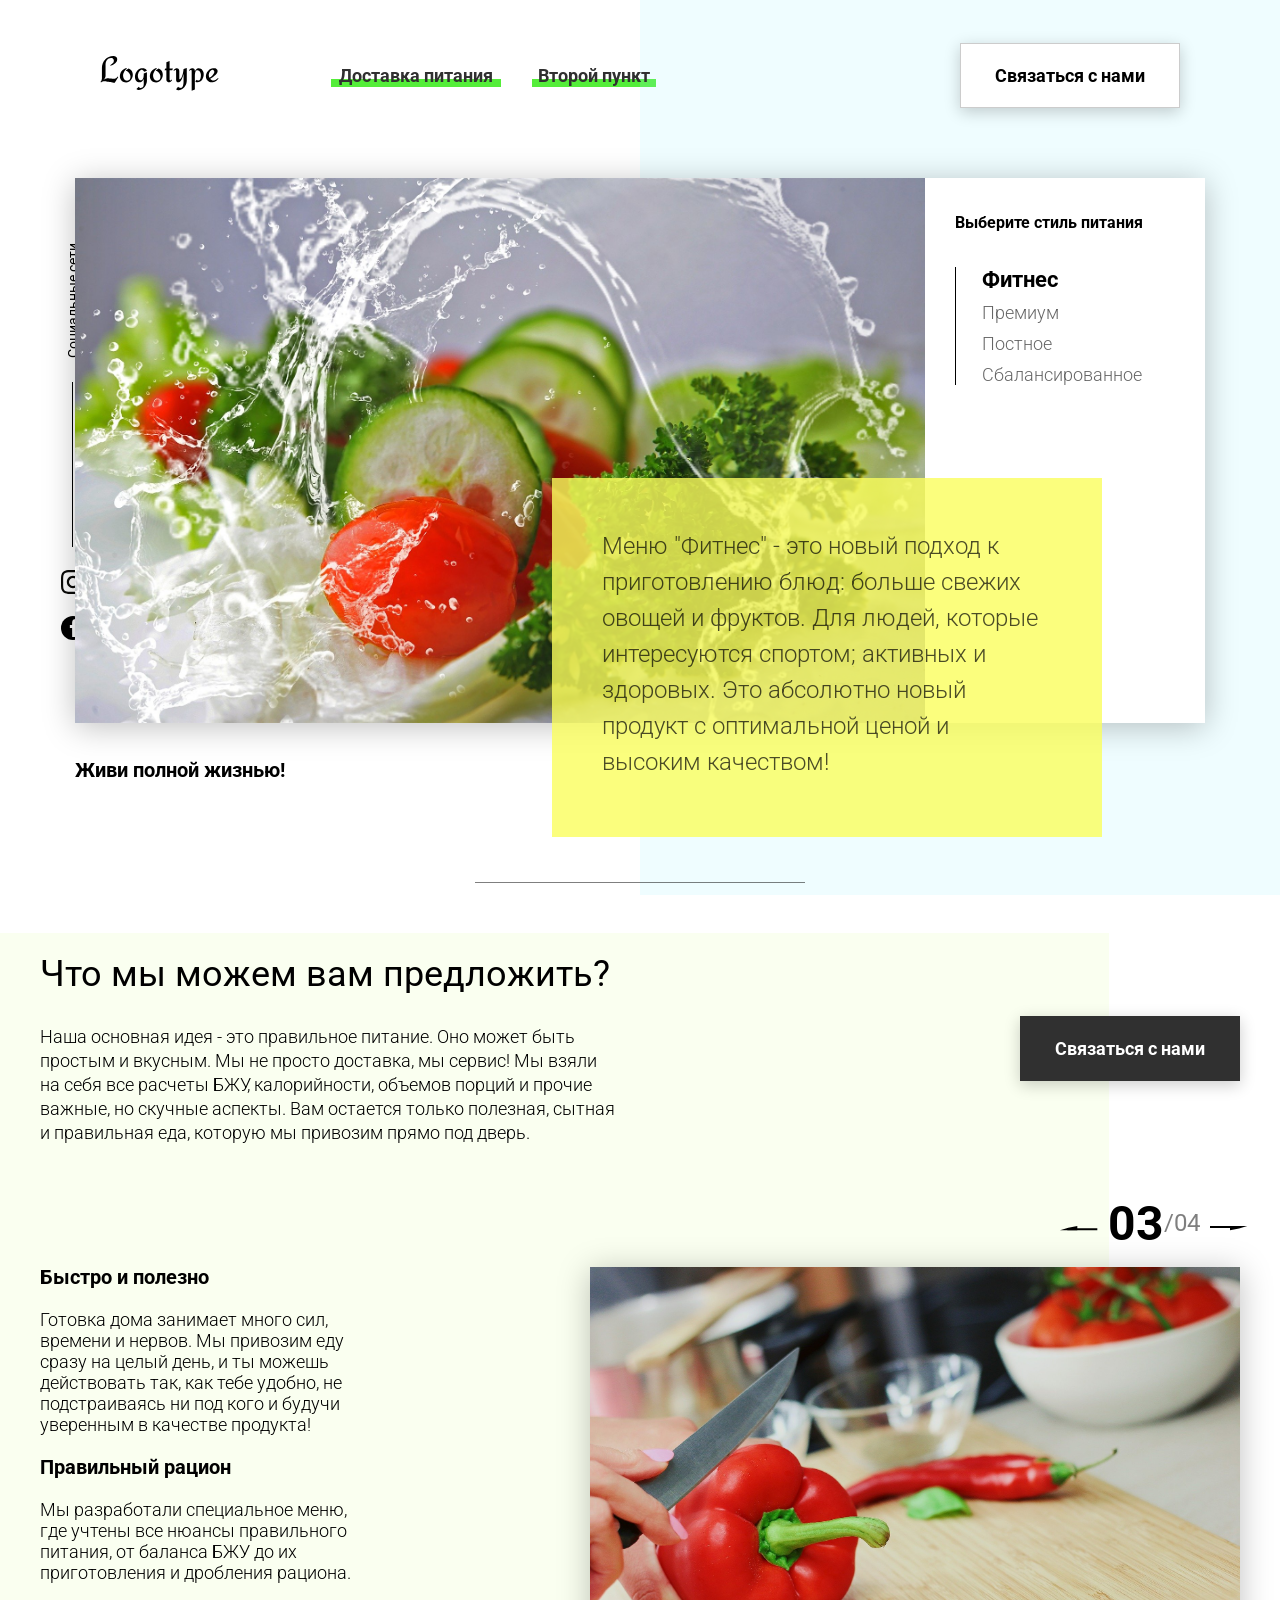
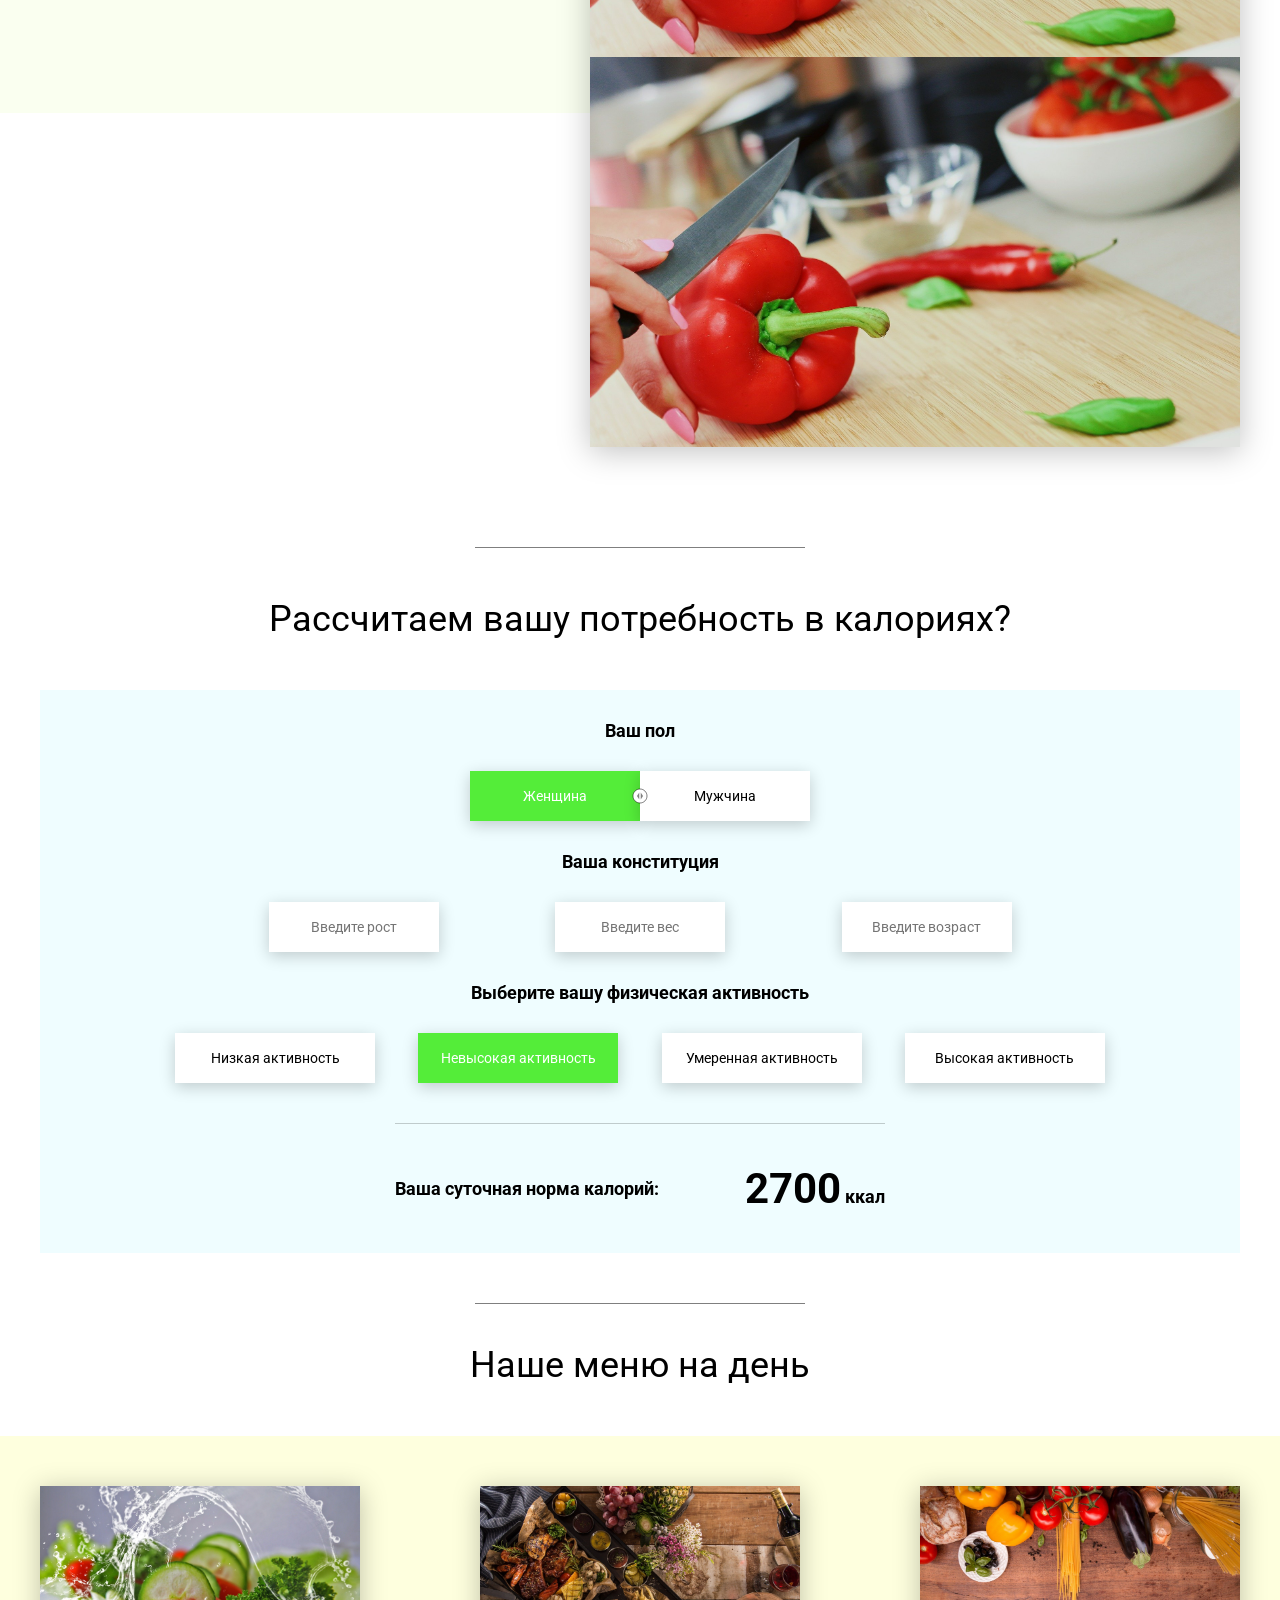
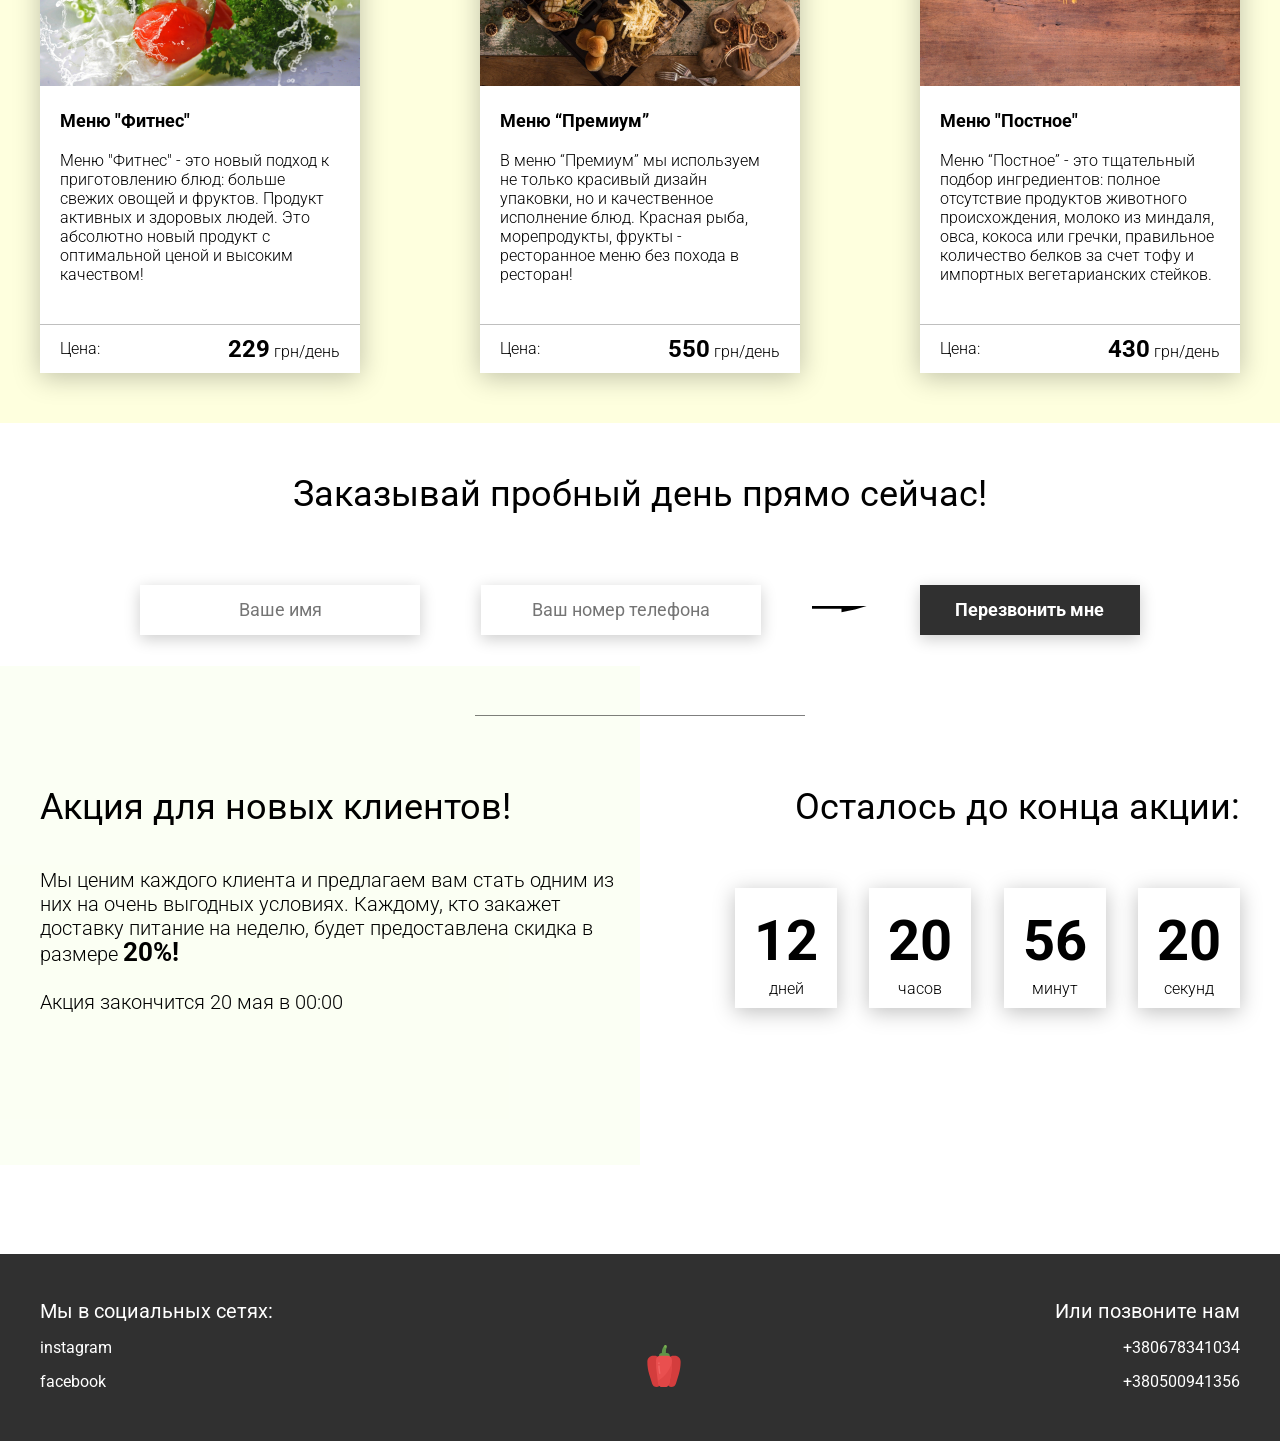
==== index.html @ 1042a73d "12.12 12.12" ====
<!DOCTYPE html>
<html lang="en">
<head>
    <meta charset="UTF-8">
    <meta name="viewport" content="width=device-width, initial-scale=1.0">
    <title>Food</title>
    <link rel="stylesheet" href="css/style.css">
</head>
<body>
    <header class="header">
        <div class="header__left-block">
            <div class="header__logo">
                <img src="icons/logo.svg" alt="Логотип">
            </div>
            <nav class="header__links">
                <a href="#" class="header__link">Доставка питания</a>
                <a href="#" class="header__link">Второй пункт</a>
            </nav>
        </div>
        <div class="header__right-block">
            <button data-modal class="btn btn_white">Связаться с нами</button>
        </div>
    </header>
    <div class="sidepanel">
        <div class="sidepanel__text"><span>Социальные сети</span></div>
        <div class="sidepanel__divider"></div>
        <a href="#" class="sidepanel__icon">
            <img src="icons/instagram.svg" alt="instagram">
        </a>
        <a href="#" class="sidepanel__icon">
            <img src="icons/facebook.svg" alt="facebook">
        </a>
    </div>

    <div class="preview">
        <div class="bgc_blue"></div>
        <div class="container">
            <div class="tabcontainer">
                <div class="tabcontent">
                    <img src="img/tabs/vegy.jpg" alt="vegy">
                    <div class="tabcontent__descr">
                        Меню "Фитнес" - это новый подход к приготовлению блюд: больше свежих овощей и фруктов. Для людей, которые интересуются спортом; активных и здоровых. Это абсолютно новый продукт с оптимальной ценой и высоким качеством!
                    </div>
                </div>
                <div class="tabcontent">
                    <img src="img/tabs/elite.jpg" alt="elite">
                    <div class="tabcontent__descr">
                        Меню “Премиум” - мы используем не только красивый дизайн упаковки, но и качественное исполнение блюд. Красная рыба, морепродукты, фрукты - ресторанное меню без похода в ресторан!                                     
                    </div>
                </div>
                <div class="tabcontent">
                    <img src="img/tabs/post.jpg" alt="post">
                    <div class="tabcontent__descr">
                        Наше специальное “Постное меню” - это тщательный подбор ингредиентов: полное отсутствие продуктов животного происхождения. Полная гармония с собой и природой в каждом элементе! Все будет Ом!                                     
                    </div>
                </div>
                <div class="tabcontent">
                    <img src="img/tabs/vegy.jpg" alt="vegy">
                    <div class="tabcontent__descr">
                        Меню "Сбалансированное" - это соответствие вашего рациона всем научным рекомендациям. Мы тщательно просчитываем вашу потребность в к/б/ж/у и создаем лучшие блюда для вас.
                    </div>
                </div>
                <div class="tabheader">
                    <h3>Выберите стиль питания</h3>
                    <div class="tabheader__items">
                        <div class="tabheader__item tabheader__item_active">Фитнес</div>
                        <div class="tabheader__item">Премиум</div>
                        <div class="tabheader__item">Постное</div>
                        <div class="tabheader__item">Сбалансированное</div>
                    </div>
                </div>
            </div>
            <div class="preview__life">Живи полной жизнью!</div>
        </div>
    </div>

    <div class="divider"></div>

    <div class="offer">
        <div class="bgc_y"></div>
        <div class="container">
            <div class="offer__text">
                <h2 class="title">Что мы можем вам предложить?</h2>
                <div class="offer__descr">
                    Наша основная идея - это правильное питание. Оно может быть простым и вкусным. Мы не просто доставка, мы сервис! Мы взяли на себя все расчеты БЖУ, калорийности, объемов порций и прочие важные, но скучные аспекты. Вам остается только полезная, сытная и правильная еда, которую мы привозим прямо под дверь.
                </div>
            </div>
            <div class="offer__action">
                <button data-modal class="btn btn_dark">Связаться с нами</button>
            </div>
        </div>
        <div class="container">
            <div class="offer__advantages">
                <h2>Быстро и полезно</h2>
                <div class="offer__advantages-text">
                    Готовка дома занимает много сил, времени и нервов. Мы привозим еду сразу на целый день, и ты можешь действовать так, как тебе удобно, не подстраиваясь ни под кого и будучи уверенным в качестве продукта!
                </div>
                <h2>Правильный рацион</h2>
                <div class="offer__advantages-text">
                    Мы разработали специальное меню, где учтены все нюансы правильного питания, от баланса БЖУ до их приготовления и дробления рациона.
                </div>
            </div>
            <div class="offer__slider">
                <div class="offer__slider-counter">
                    <div class="offer__slider-prev">
                        <img src="icons/left.svg" alt="prev">
                    </div>
                    <span id="current">03</span>
                    /
                    <span id="total">04</span>
                    <div class="offer__slider-next">
                        <img src="icons/right.svg" alt="next">
                    </div>
                </div>
                <div class="offer__slider-wrapper">
                    <div class="offer__slide">
                        <img src="img/slider/pepper.jpg" alt="pepper">
                    </div>
                    <div class="offer__slide">
                        <img src="img/slider/pepper.jpg" alt="pepper">
                    </div>
                </div>
            </div>
        </div>
    </div>

    <div class="divider"></div>

    <div class="calculating">
        <div class="container">
            <h2 class="title">Рассчитаем вашу потребность в калориях?
            </h2>
            <div class="calculating__field">
                <div class="calculating__subtitle">
                    Ваш пол
                </div>
                <div class="calculating__choose" id="gender">
                    <div id="female"  class="calculating__choose-item calculating__choose-item_active">Женщина</div>
                    <div id="male" class="calculating__choose-item">Мужчина</div>
                </div>

                <div class="calculating__subtitle">
                    Ваша конституция
                </div>
                <div class="calculating__choose calculating__choose_medium">
                    <input type="text" id="height" placeholder="Введите рост" class="calculating__choose-item">
                    <input type="text" id="weight" placeholder="Введите вес"  class="calculating__choose-item">
                    <input type="text" id="age" placeholder="Введите возраст" class="calculating__choose-item">
                </div>

                <div class="calculating__subtitle">
                    Выберите вашу физическая активность
                </div>
                <div class="calculating__choose calculating__choose_big">
                    <div data-ratio="1.2" id="low" class="calculating__choose-item">Низкая активность </div>
                    <div data-ratio="1.375" id="small"  class="calculating__choose-item calculating__choose-item_active">Невысокая активность</div>
                    <div data-ratio="1.55" id="medium" class="calculating__choose-item">Умеренная активность</div>
                    <div data-ratio="1.725" id="high" class="calculating__choose-item">Высокая активность</div>
                </div>

                <div class="calculating__divider"></div>

                <div class="calculating__total">
                    <div class="calculating__subtitle">
                        Ваша суточная норма калорий:
                    </div>
                    <div class="calculating__result">
                        <span>2700</span> ккал
                    </div>
                </div>
            </div>
        </div>
    </div>

    <div class="divider"></div>

    <div class="menu">
        <h2 class="title">Наше меню на день</h2>

        <div class="menu__field">
            <div class="container">
                <div class="menu__item">
                    <img src="img/tabs/vegy.jpg" alt="vegy">
                    <h3 class="menu__item-subtitle">Меню "Фитнес"</h3>
                    <div class="menu__item-descr">Меню "Фитнес" - это новый подход к приготовлению блюд: больше свежих овощей и фруктов. Продукт активных и здоровых людей. Это абсолютно новый продукт с оптимальной ценой и высоким качеством!</div>
                    <div class="menu__item-divider"></div>
                    <div class="menu__item-price">
                        <div class="menu__item-cost">Цена:</div>
                        <div class="menu__item-total"><span>229</span> грн/день</div>
                    </div>
                </div>
                <div class="menu__item">
                    <img src="img/tabs/elite.jpg" alt="elite">
                    <h3 class="menu__item-subtitle">Меню “Премиум”</h3>
                    <div class="menu__item-descr">В меню “Премиум” мы используем не только красивый дизайн упаковки, но и качественное исполнение блюд. Красная рыба, морепродукты, фрукты - ресторанное меню без похода в ресторан!</div>
                    <div class="menu__item-divider"></div>
                    <div class="menu__item-price">
                        <div class="menu__item-cost">Цена:</div>
                        <div class="menu__item-total"><span>550</span> грн/день</div>
                    </div>
                </div>
                <div class="menu__item">
                    <img src="img/tabs/post.jpg" alt="post">
                    <h3 class="menu__item-subtitle">Меню "Постное"</h3>
                    <div class="menu__item-descr">Меню “Постное” - это тщательный подбор ингредиентов: полное отсутствие продуктов животного происхождения, молоко из миндаля, овса, кокоса или гречки, правильное количество белков за счет тофу и импортных вегетарианских стейков. </div>
                    <div class="menu__item-divider"></div>
                    <div class="menu__item-price">
                        <div class="menu__item-cost">Цена:</div>
                        <div class="menu__item-total"><span>430</span> грн/день</div>
                    </div>
                </div>
            </div>
        </div>
    </div>

    <div class="order">
        <div class="container">
            <div class="title">Заказывай пробный день прямо сейчас!</div>
            <form action="#" class="order__form">
                <input required placeholder="Ваше имя" name="name" type="text" class="order__input">
                <input required placeholder="Ваш номер телефона" name="phone" type="phone" class="order__input">
                <img src="icons/right.svg" alt="right">
                <button class="btn btn_dark btn_min">Перезвонить мне</button>
            </form>
        </div>
    </div>

    <div class="divider"></div>

    <div class="promotion">
        <div class="bgc_y"></div>
        <div class="container">
            <div class="promotion__text">
                <div class="title">Акция для новых клиентов!</div>
                <div class="promotion__descr">
                    Мы ценим каждого клиента и предлагаем вам стать одним из них на очень выгодных условиях. 
                    Каждому, кто закажет доставку питание на неделю, будет предоставлена скидка в размере <span>20%!</span>
                    <br><br>
                    Акция закончится 20 мая в 00:00
                </div>
            </div>
            <div class="promotion__timer">
                <div class="title">Осталось до конца акции:</div>
                <div class="timer">
                    <div class="timer__block">
                        <span id="days">12</span>
                        дней
                    </div>
                    <div class="timer__block">
                        <span id="hours">20</span>
                        часов
                    </div>
                    <div class="timer__block">
                        <span id="minutes">56</span>
                        минут
                    </div>
                    <div class="timer__block">
                        <span id="seconds">20</span>
                        секунд
                    </div>
                </div>
            </div>
        </div>
    </div>

    <footer class="footer">
        <div class="container">
            <div class="social">
                <div class="subtitle">Мы в социальных сетях:</div>
                <a href="#" class="link">instagram</a>
                <a href="#" class="link">facebook</a>
            </div>
            <div class="pepper">
                <img src="icons/veg.svg" alt="pepper">
            </div>
            <div class="call">
                <div class="subtitle">Или позвоните нам</div>
                <a href="#" class="link">+380678341034</a>
                <a href="#" class="link">+380500941356</a>
            </div>
        </div>
    </footer>

    <div class="modal">
        <div class="modal__dialog">
            <div class="modal__content">
                <form action="#">
                    <div data-close class="modal__close">&times;</div>
                    <div class="modal__title">Мы свяжемся с вами как можно быстрее!</div>
                    <input required placeholder="Ваше имя" name="name" type="text" class="modal__input">
                    <input required placeholder="Ваш номер телефона" name="phone" type="phone" class="modal__input">
                    <button class="btn btn_dark btn_min">Перезвонить мне</button>
                </form>
            </div>
        </div>
    </div>
    <script src="js/script.js"></script>
</body>
</html>
---- css/style.css ----
@import url(https://fonts.googleapis.com/css?family=Roboto:300,400,700&display=swap&subset=cyrillic-ext);*{box-sizing:border-box;margin:0;padding:0;font-family:Roboto,sans-serif}a{text-decoration:none}.btn{width:220px;height:65px;display:flex;justify-content:center;align-items:center;background-color:#fff;font-size:18px;font-weight:700;border:1px solid rgba(0,0,0,.2);box-shadow:0 4px 15px rgba(0,0,0,.2);cursor:pointer;transition:.3s all;outline:0}.btn_white{background-color:#fff}.btn_dark{background-color:#303030;color:#fff;border:none}.btn_min{height:50px}.btn:hover{box-shadow:0 4px 30px rgba(0,0,0,.3)}.container{max-width:1200px;margin:0 auto}.divider{width:330px;height:1px;margin:0 auto;background-color:rgba(0,0,0,.5)}.title{font-size:36px;font-weight:400}.header{display:flex;justify-content:space-between;align-items:center;height:150px;padding:0 100px}.header__left-block{display:flex;justify-content:space-between;min-width:550px}.header__logo{max-width:170px}.header__logo img{width:100%}.header__links{display:flex;align-items:center}.header__link{position:relative;margin-right:45px;font-weight:700;font-size:18px;color:#303030}.header__link:after{content:'';position:absolute;display:block;width:110%;left:-5%;bottom:-1px;z-index:-1;height:8px;background:#54ed39}.header__link:last-child{margin-right:0}.sidepanel{position:fixed;left:60px;top:240px;height:400px;width:25px;display:flex;flex-direction:column;justify-content:space-between;align-items:center}.sidepanel__text{width:120px;height:120px;font-size:14px}.sidepanel__text span{display:flex;transform:rotate(-90deg) translateX(-50px)}.sidepanel__divider{width:1px;height:165px;background-color:#000}.sidepanel__icon{width:24px;height:24px}.sidepanel__icon img{width:100%}.preview{padding:28px 0 100px 0;position:relative}.preview__life{font-weight:700;font-size:20px;margin-left:35px;margin-top:35px}.bgc_blue{position:absolute;right:0;top:-155px;width:50vw;height:900px;background:rgba(146,242,255,.15);z-index:-1}.tabcontainer{display:flex;width:1130px;margin:0 auto;box-shadow:0 4px 30px rgba(0,0,0,.25)}.tabcontent{width:850px;position:relative}.tabcontent img{width:100%;height:100%;object-fit:cover}.tabcontent__descr{position:absolute;top:300px;right:-177px;width:550px;height:359px;background:rgba(251,254,93,.8);padding:50px;font-size:24px;font-weight:300;line-height:36px;color:rgba(0,0,0,.7)}.tabheader{width:280px;padding:35px 30px;background-color:#fff}.tabheader h3{font-weight:700;font-size:16px}.tabheader__items{margin-top:35px;padding-left:26px;border-left:1px solid #000}.tabheader__item{font-weight:700;font-size:18px;font-weight:300;margin-top:10px;color:rgba(0,0,0,.6);cursor:pointer;transition:.3s all}.tabheader__item_active{color:#000;font-size:22px;font-weight:700}.offer{padding:70px 0 100px 0;position:relative}.offer .container{display:flex;justify-content:space-between}.offer .bgc_y{position:absolute;width:1109px;height:780px;background:rgba(243,255,222,.45);z-index:-1;top:50px}.offer__text{width:580px}.offer__descr{font-size:18px;margin-top:30px;font-weight:300;line-height:24px}.offer__action{display:flex;align-items:center;justify-content:flex-end}.offer__advantages{width:330px;margin-top:50px}.offer__advantages h2{font-weight:700;font-size:20px;margin-top:20px}.offer__advantages h2:first-child{margin-top:70px}.offer__advantages-text{margin-top:20px;font-size:18px;font-weight:300;line-height:21px}.offer__slider{width:650px;margin-top:50px;display:flex;flex-direction:column;align-items:flex-end}.offer__slider-counter{display:flex;width:180px;align-items:center;font-size:24px;color:rgba(0,0,0,.5)}.offer__slider-wrapper{width:100%;margin-top:15px;box-shadow:0 4px 30px rgba(0,0,0,.25)}.offer__slider-prev{margin-right:10px;cursor:pointer}.offer__slider-next{margin-left:10px;cursor:pointer}.offer__slider #current{font-size:48px;font-weight:700;color:#000}.offer__slide{width:100%;height:390px}.offer__slide img{width:100%;height:100%;object-fit:cover}.calculating{padding:50px 0}.calculating .title{text-align:center}.calculating__field{width:100%;margin-top:50px;background:rgba(146,242,255,.15);padding:30px 0 40px 0}.calculating__subtitle{text-align:center;font-size:18px;font-weight:700;margin-top:30px}.calculating__subtitle:first-child{margin-top:0}.calculating #gender:after{content:'';position:absolute;top:50%;transform:translateY(-50%);display:block;width:16px;height:16px;background:url(../icons/switch.svg) center center/cover no-repeat}.calculating__choose{position:relative;display:flex;margin-top:30px;justify-content:center}.calculating__choose-item{display:flex;align-items:center;justify-content:center;width:170px;height:50px;padding:0 10px;background:#fff;box-shadow:0 4px 15px rgba(0,0,0,.2);border:none;text-align:center;font-size:14px;cursor:pointer;outline:0;transition:.3s all}.calculating__choose-item_active{color:#fff;background-color:#54ed39}.calculating__choose_medium{width:743px;justify-content:space-between;margin:30px auto 0 auto}.calculating__choose_big{width:930px;justify-content:space-between;margin:30px auto 0 auto}.calculating__choose_big .calculating__choose-item{width:200px}.calculating__divider{width:490px;height:1px;margin:40px auto;background-color:rgba(0,0,0,.2)}.calculating__total{width:490px;margin:0 auto;display:flex;justify-content:space-between;align-items:center}.calculating__result{font-size:18px;font-weight:700}.calculating__result span{font-size:42px}.menu{padding:40px 0 50px 0}.menu .container{display:flex;justify-content:space-between;align-items:flex-start}.menu .title{text-align:center}.menu__field{margin-top:50px;padding:50px 0;width:100%;background:rgba(249,254,126,.25)}.menu__item{width:320px;min-height:450px;background:#fff;box-shadow:0 4px 25px rgba(0,0,0,.25);font-size:16px;font-weight:300}.menu__item img{width:100%;height:200px;object-fit:cover}.menu__item-subtitle{font-weight:700;font-size:18px;padding:0 20px;margin-top:20px}.menu__item-descr{margin-top:20px;padding:0 20px}.menu__item-divider{width:100%;height:1px;background-color:rgba(0,0,0,.25);margin-top:40px}.menu__item-price{display:flex;justify-content:space-between;align-items:center;padding:10px 20px}.menu__item-price span{font-size:24px;font-weight:700}.order{padding-bottom:80px}.order .title{text-align:center}.order__form{margin-top:70px;padding:0 100px;display:flex;justify-content:space-between;align-items:center}.order__form img{transform:scale(1.5)}.order__input{width:280px;height:50px;background:#fff;box-shadow:0 4px 15px rgba(0,0,0,.2);border:none;font-size:18px;text-align:center;padding:0 20px;outline:0}.promotion{padding:70px 0 240px 0;position:relative}.promotion .container{display:flex}.promotion .bgc_y{position:absolute;width:50%;height:499px;background:rgba(243,255,222,.35);z-index:-1;top:-50px;left:0}.promotion__text{width:50%}.promotion__descr{margin-top:40px;font-size:20px;line-height:24px;font-weight:300}.promotion__descr span{font-weight:700;font-size:26px}.promotion__timer{width:50%}.promotion__timer .title{text-align:right}.promotion__timer .timer{margin-top:60px;padding-left:95px;display:flex;justify-content:space-between;align-items:center}.promotion__timer .timer__block{width:102px;height:120px;background:#fff;box-shadow:0 4px 20px rgba(0,0,0,.25);font-size:16px;font-weight:300;text-align:center}.promotion__timer .timer__block span{display:block;margin-top:20px;margin-bottom:5px;font-size:56px;font-weight:700}.footer{min-height:180px;background-color:#303030;padding:45px 0 50px 0;color:#fff}.footer .container{height:100%;display:flex;justify-content:space-between;align-items:flex-end}.footer .subtitle{font-size:20px}.footer .link{display:block;margin-top:15px;font-size:16px;color:#fff}.footer .call{text-align:right}.modal{position:fixed;top:0;left:0;z-index:1050;display:none;width:100%;height:100%;overflow:hidden;background-color:rgba(0,0,0,.5)}.modal__dialog{max-width:500px;margin:40px auto}.modal__content{position:relative;width:100%;padding:40px;background-color:#fff;border:1px solid rgba(0,0,0,.2);border-radius:4px;max-height:80vh;overflow-y:auto}.modal__close{position:absolute;top:8px;right:14px;font-size:30px;color:#000;opacity:.5;font-weight:700;border:none;background-color:transparent;cursor:pointer}.modal__title{text-align:center;font-size:22px;text-transform:uppercase}.modal__input{display:block;margin:20px auto 20px auto;width:280px;height:50px;background:#fff;box-shadow:0 4px 15px rgba(0,0,0,.2);border:none;font-size:18px;text-align:center;padding:0 20px;outline:0}.modal .btn{display:block;width:280px;margin:0 auto}
.show{
    display: block;
}
.hide{
    display:none;
}
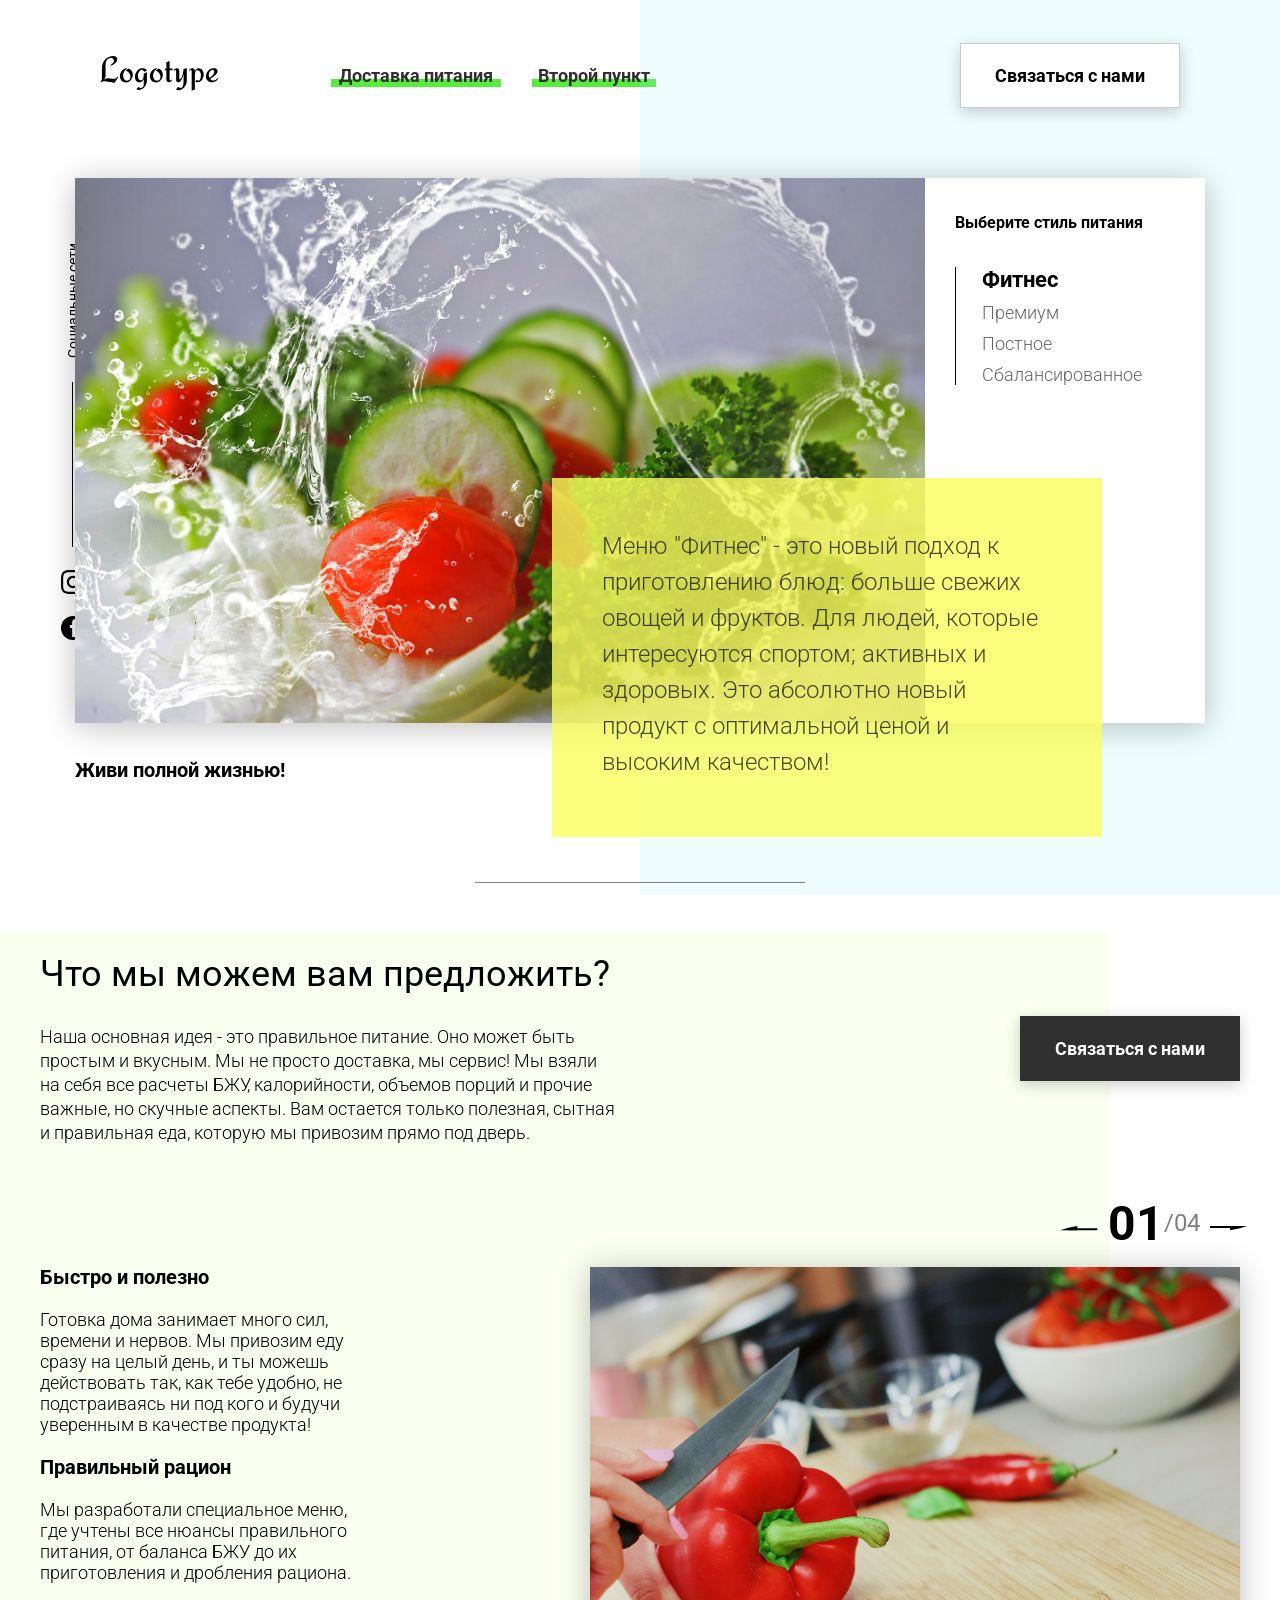
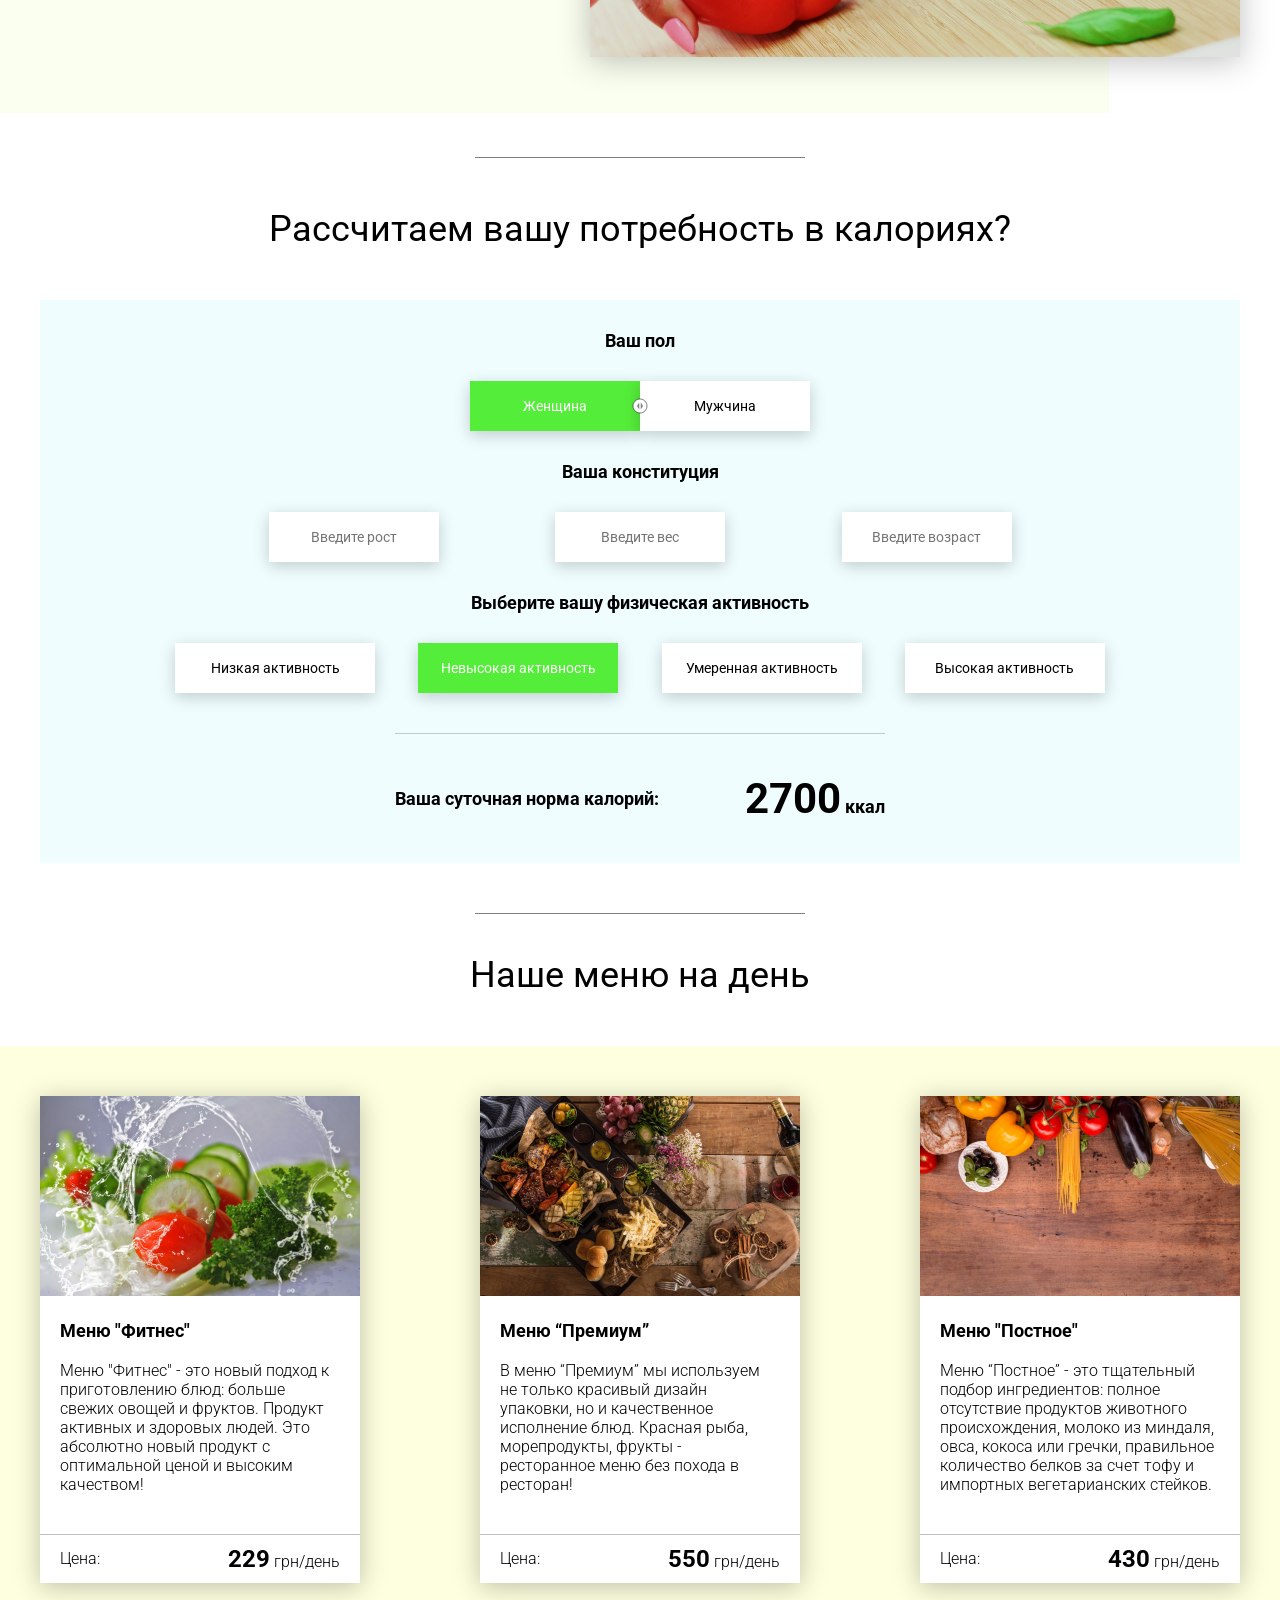
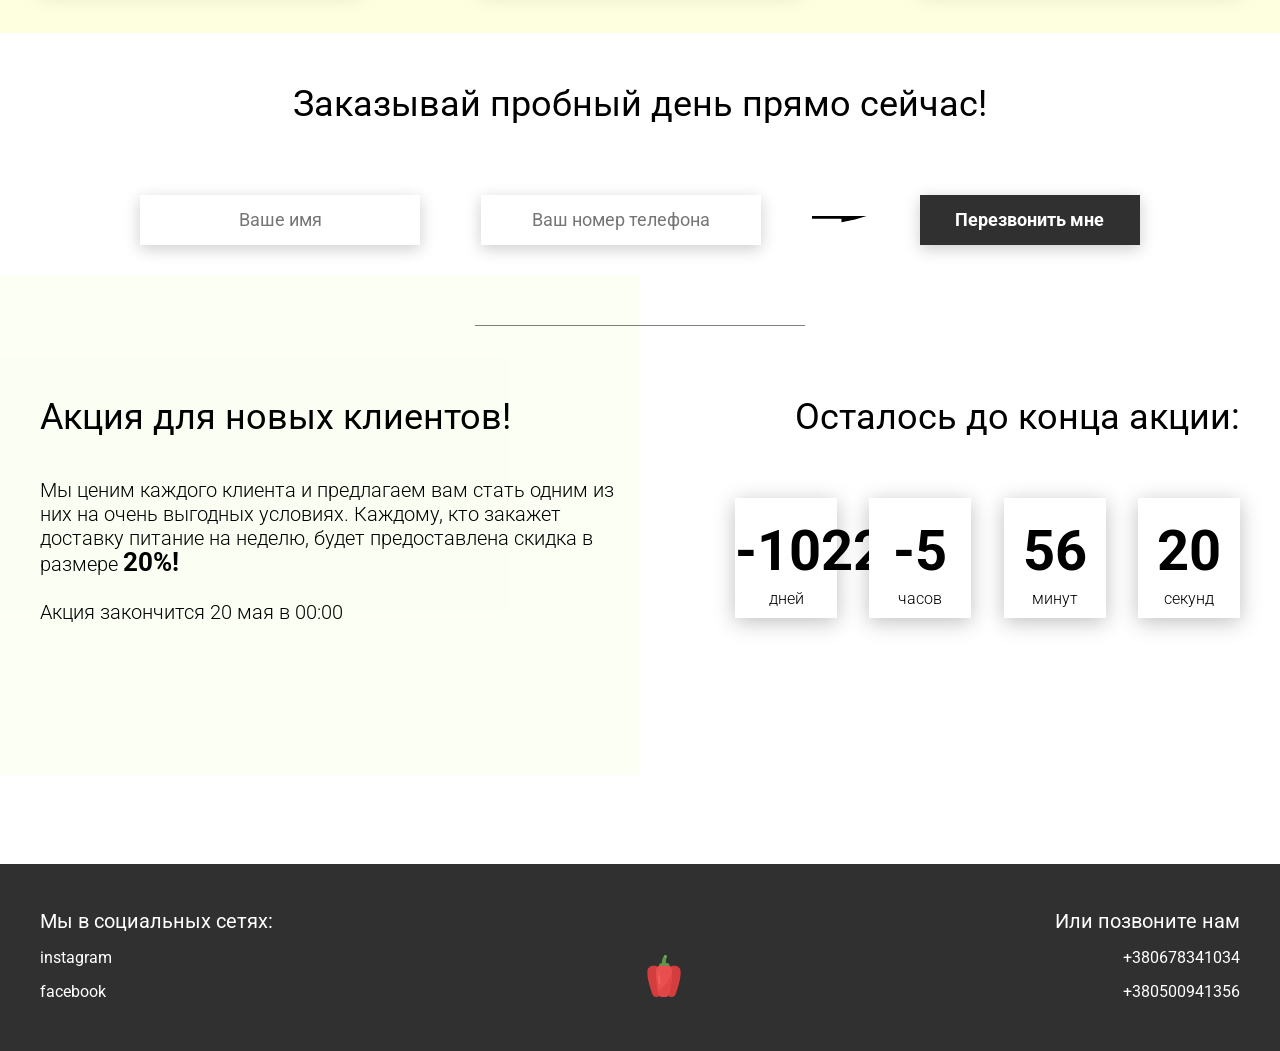
==== commit ce54985a: "фикс по скнинам фикс по скнинам" ====
--- a/index.html
+++ b/index.html
@@ -112,12 +112,18 @@
                         <img src="icons/right.svg" alt="next">
                     </div>
                 </div>
-                <div class="offer__slider-wrapper">
+                 <div class="offer__slider-wrapper">
                     <div class="offer__slide">
-                        <img src="img/slider/pepper.jpg" alt="pepper">
+                        <img src="img/slider/pepper.jpg" alt="расроложение прочитай">
                     </div>
                     <div class="offer__slide">
-                        <img src="img/slider/pepper.jpg" alt="pepper">
+                        <img src="img/slider/food-12.jpg" alt="расроложение прочитай">
+                    </div>
+                    <div class="offer__slide">
+                        <img src="img/slider/olive-oil.jpg" alt="расроложение прочитай">
+                    </div>
+                    <div class="offer__slide">
+                        <img src="img/slider/paprika.jpg" alt="расроложение прочитай">
                     </div>
                 </div>
             </div>
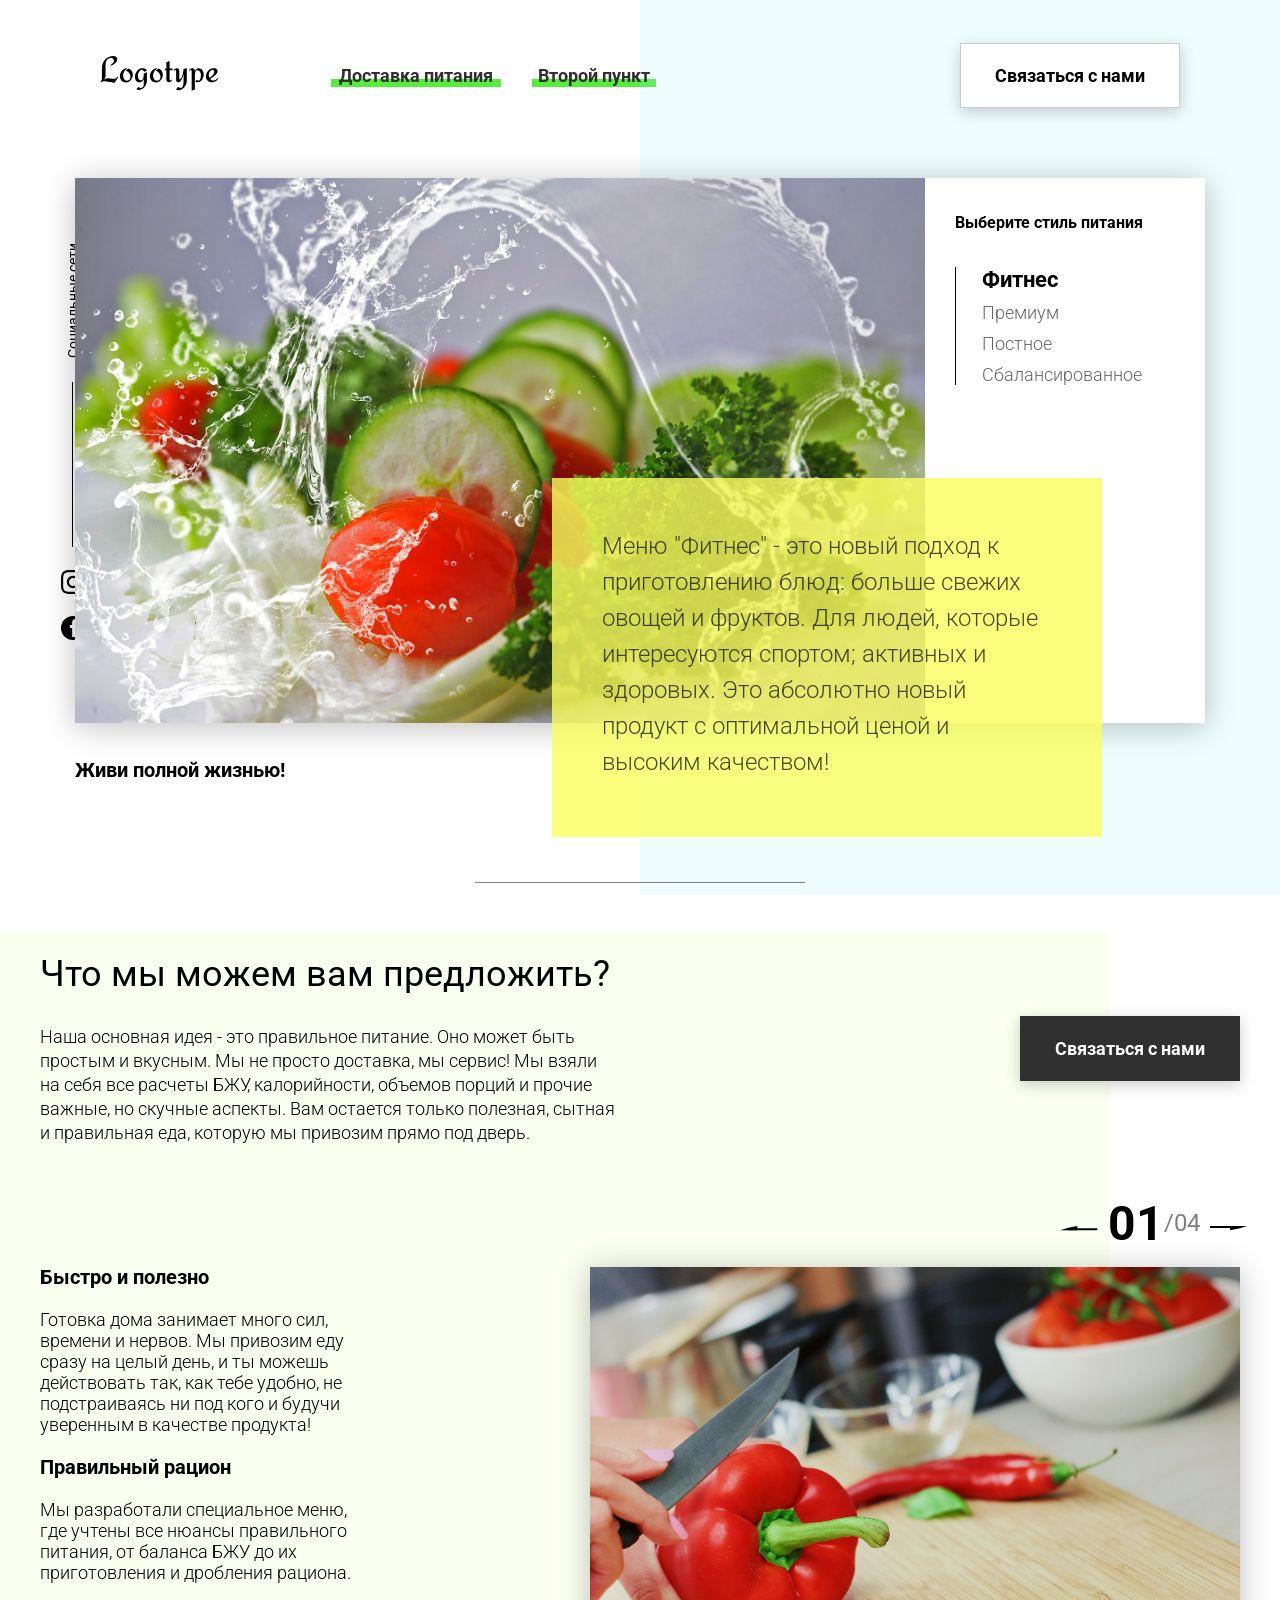
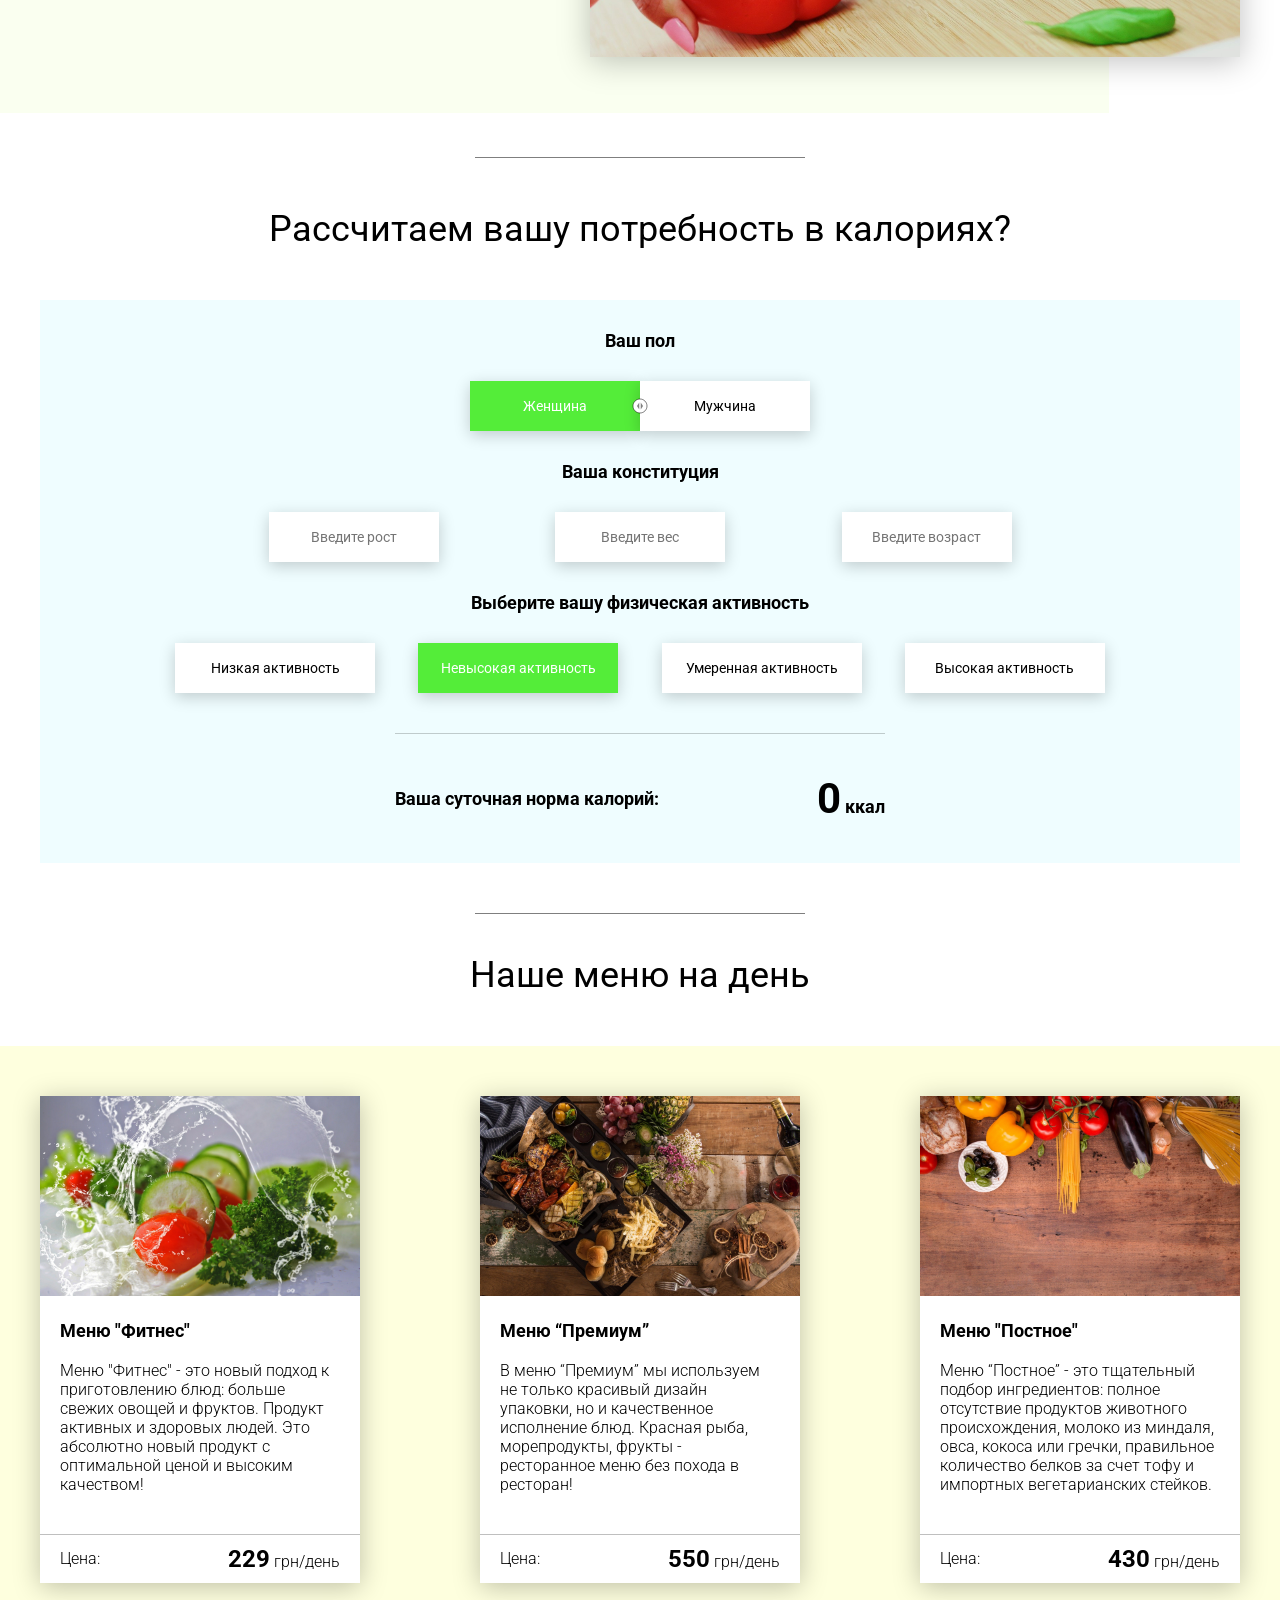
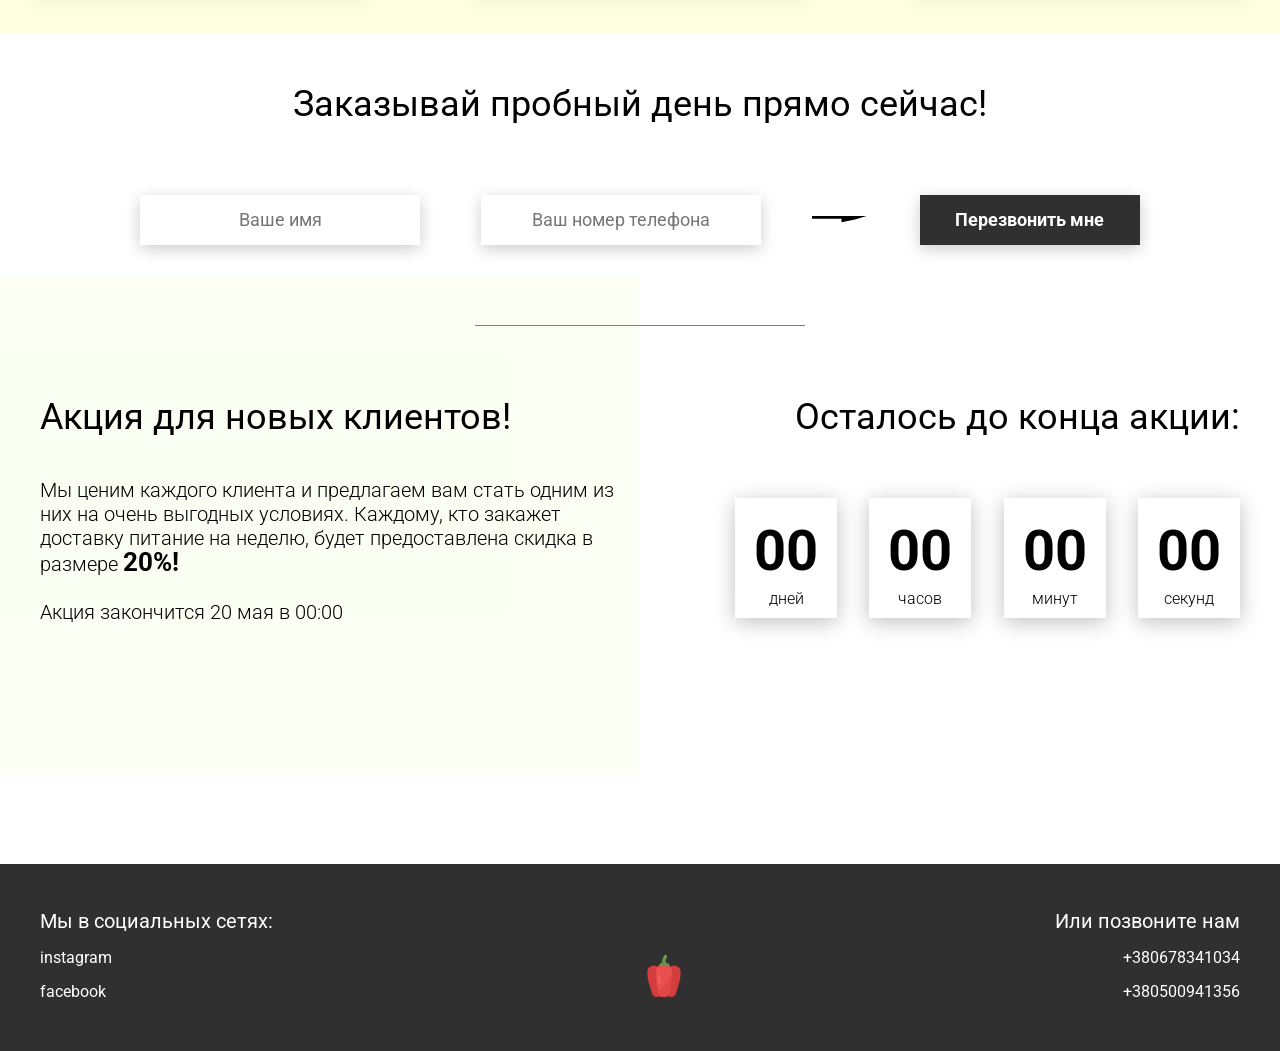
==== commit 55336e8f: "не знаю не играл ааааааааааааааааааааааа" ====
--- a/index.html
+++ b/index.html
@@ -112,18 +112,18 @@
                         <img src="icons/right.svg" alt="next">
                     </div>
                 </div>
-                 <div class="offer__slider-wrapper">
+                <div class="offer__slider-wrapper">
                     <div class="offer__slide">
-                        <img src="img/slider/pepper.jpg" alt="расроложение прочитай">
+                        <img src="img/slider/pepper.jpg" alt="pepper">
                     </div>
                     <div class="offer__slide">
-                        <img src="img/slider/food-12.jpg" alt="расроложение прочитай">
+                        <img src="img/slider/food-12.jpg" alt="food-12">
                     </div>
                     <div class="offer__slide">
-                        <img src="img/slider/olive-oil.jpg" alt="расроложение прочитай">
+                        <img src="img/slider/olive-oil.jpg" alt="olive-oil">
                     </div>
                     <div class="offer__slide">
-                        <img src="img/slider/paprika.jpg" alt="расроложение прочитай">
+                        <img src="img/slider/paprika.jpg" alt="paprika">
                     </div>
                 </div>
             </div>
--- a/css/style.css
+++ b/css/style.css
@@ -1,7 +1,7 @@
-@import url(https://fonts.googleapis.com/css?family=Roboto:300,400,700&display=swap&subset=cyrillic-ext);*{box-sizing:border-box;margin:0;padding:0;font-family:Roboto,sans-serif}a{text-decoration:none}.btn{width:220px;height:65px;display:flex;justify-content:center;align-items:center;background-color:#fff;font-size:18px;font-weight:700;border:1px solid rgba(0,0,0,.2);box-shadow:0 4px 15px rgba(0,0,0,.2);cursor:pointer;transition:.3s all;outline:0}.btn_white{background-color:#fff}.btn_dark{background-color:#303030;color:#fff;border:none}.btn_min{height:50px}.btn:hover{box-shadow:0 4px 30px rgba(0,0,0,.3)}.container{max-width:1200px;margin:0 auto}.divider{width:330px;height:1px;margin:0 auto;background-color:rgba(0,0,0,.5)}.title{font-size:36px;font-weight:400}.header{display:flex;justify-content:space-between;align-items:center;height:150px;padding:0 100px}.header__left-block{display:flex;justify-content:space-between;min-width:550px}.header__logo{max-width:170px}.header__logo img{width:100%}.header__links{display:flex;align-items:center}.header__link{position:relative;margin-right:45px;font-weight:700;font-size:18px;color:#303030}.header__link:after{content:'';position:absolute;display:block;width:110%;left:-5%;bottom:-1px;z-index:-1;height:8px;background:#54ed39}.header__link:last-child{margin-right:0}.sidepanel{position:fixed;left:60px;top:240px;height:400px;width:25px;display:flex;flex-direction:column;justify-content:space-between;align-items:center}.sidepanel__text{width:120px;height:120px;font-size:14px}.sidepanel__text span{display:flex;transform:rotate(-90deg) translateX(-50px)}.sidepanel__divider{width:1px;height:165px;background-color:#000}.sidepanel__icon{width:24px;height:24px}.sidepanel__icon img{width:100%}.preview{padding:28px 0 100px 0;position:relative}.preview__life{font-weight:700;font-size:20px;margin-left:35px;margin-top:35px}.bgc_blue{position:absolute;right:0;top:-155px;width:50vw;height:900px;background:rgba(146,242,255,.15);z-index:-1}.tabcontainer{display:flex;width:1130px;margin:0 auto;box-shadow:0 4px 30px rgba(0,0,0,.25)}.tabcontent{width:850px;position:relative}.tabcontent img{width:100%;height:100%;object-fit:cover}.tabcontent__descr{position:absolute;top:300px;right:-177px;width:550px;height:359px;background:rgba(251,254,93,.8);padding:50px;font-size:24px;font-weight:300;line-height:36px;color:rgba(0,0,0,.7)}.tabheader{width:280px;padding:35px 30px;background-color:#fff}.tabheader h3{font-weight:700;font-size:16px}.tabheader__items{margin-top:35px;padding-left:26px;border-left:1px solid #000}.tabheader__item{font-weight:700;font-size:18px;font-weight:300;margin-top:10px;color:rgba(0,0,0,.6);cursor:pointer;transition:.3s all}.tabheader__item_active{color:#000;font-size:22px;font-weight:700}.offer{padding:70px 0 100px 0;position:relative}.offer .container{display:flex;justify-content:space-between}.offer .bgc_y{position:absolute;width:1109px;height:780px;background:rgba(243,255,222,.45);z-index:-1;top:50px}.offer__text{width:580px}.offer__descr{font-size:18px;margin-top:30px;font-weight:300;line-height:24px}.offer__action{display:flex;align-items:center;justify-content:flex-end}.offer__advantages{width:330px;margin-top:50px}.offer__advantages h2{font-weight:700;font-size:20px;margin-top:20px}.offer__advantages h2:first-child{margin-top:70px}.offer__advantages-text{margin-top:20px;font-size:18px;font-weight:300;line-height:21px}.offer__slider{width:650px;margin-top:50px;display:flex;flex-direction:column;align-items:flex-end}.offer__slider-counter{display:flex;width:180px;align-items:center;font-size:24px;color:rgba(0,0,0,.5)}.offer__slider-wrapper{width:100%;margin-top:15px;box-shadow:0 4px 30px rgba(0,0,0,.25)}.offer__slider-prev{margin-right:10px;cursor:pointer}.offer__slider-next{margin-left:10px;cursor:pointer}.offer__slider #current{font-size:48px;font-weight:700;color:#000}.offer__slide{width:100%;height:390px}.offer__slide img{width:100%;height:100%;object-fit:cover}.calculating{padding:50px 0}.calculating .title{text-align:center}.calculating__field{width:100%;margin-top:50px;background:rgba(146,242,255,.15);padding:30px 0 40px 0}.calculating__subtitle{text-align:center;font-size:18px;font-weight:700;margin-top:30px}.calculating__subtitle:first-child{margin-top:0}.calculating #gender:after{content:'';position:absolute;top:50%;transform:translateY(-50%);display:block;width:16px;height:16px;background:url(../icons/switch.svg) center center/cover no-repeat}.calculating__choose{position:relative;display:flex;margin-top:30px;justify-content:center}.calculating__choose-item{display:flex;align-items:center;justify-content:center;width:170px;height:50px;padding:0 10px;background:#fff;box-shadow:0 4px 15px rgba(0,0,0,.2);border:none;text-align:center;font-size:14px;cursor:pointer;outline:0;transition:.3s all}.calculating__choose-item_active{color:#fff;background-color:#54ed39}.calculating__choose_medium{width:743px;justify-content:space-between;margin:30px auto 0 auto}.calculating__choose_big{width:930px;justify-content:space-between;margin:30px auto 0 auto}.calculating__choose_big .calculating__choose-item{width:200px}.calculating__divider{width:490px;height:1px;margin:40px auto;background-color:rgba(0,0,0,.2)}.calculating__total{width:490px;margin:0 auto;display:flex;justify-content:space-between;align-items:center}.calculating__result{font-size:18px;font-weight:700}.calculating__result span{font-size:42px}.menu{padding:40px 0 50px 0}.menu .container{display:flex;justify-content:space-between;align-items:flex-start}.menu .title{text-align:center}.menu__field{margin-top:50px;padding:50px 0;width:100%;background:rgba(249,254,126,.25)}.menu__item{width:320px;min-height:450px;background:#fff;box-shadow:0 4px 25px rgba(0,0,0,.25);font-size:16px;font-weight:300}.menu__item img{width:100%;height:200px;object-fit:cover}.menu__item-subtitle{font-weight:700;font-size:18px;padding:0 20px;margin-top:20px}.menu__item-descr{margin-top:20px;padding:0 20px}.menu__item-divider{width:100%;height:1px;background-color:rgba(0,0,0,.25);margin-top:40px}.menu__item-price{display:flex;justify-content:space-between;align-items:center;padding:10px 20px}.menu__item-price span{font-size:24px;font-weight:700}.order{padding-bottom:80px}.order .title{text-align:center}.order__form{margin-top:70px;padding:0 100px;display:flex;justify-content:space-between;align-items:center}.order__form img{transform:scale(1.5)}.order__input{width:280px;height:50px;background:#fff;box-shadow:0 4px 15px rgba(0,0,0,.2);border:none;font-size:18px;text-align:center;padding:0 20px;outline:0}.promotion{padding:70px 0 240px 0;position:relative}.promotion .container{display:flex}.promotion .bgc_y{position:absolute;width:50%;height:499px;background:rgba(243,255,222,.35);z-index:-1;top:-50px;left:0}.promotion__text{width:50%}.promotion__descr{margin-top:40px;font-size:20px;line-height:24px;font-weight:300}.promotion__descr span{font-weight:700;font-size:26px}.promotion__timer{width:50%}.promotion__timer .title{text-align:right}.promotion__timer .timer{margin-top:60px;padding-left:95px;display:flex;justify-content:space-between;align-items:center}.promotion__timer .timer__block{width:102px;height:120px;background:#fff;box-shadow:0 4px 20px rgba(0,0,0,.25);font-size:16px;font-weight:300;text-align:center}.promotion__timer .timer__block span{display:block;margin-top:20px;margin-bottom:5px;font-size:56px;font-weight:700}.footer{min-height:180px;background-color:#303030;padding:45px 0 50px 0;color:#fff}.footer .container{height:100%;display:flex;justify-content:space-between;align-items:flex-end}.footer .subtitle{font-size:20px}.footer .link{display:block;margin-top:15px;font-size:16px;color:#fff}.footer .call{text-align:right}.modal{position:fixed;top:0;left:0;z-index:1050;display:none;width:100%;height:100%;overflow:hidden;background-color:rgba(0,0,0,.5)}.modal__dialog{max-width:500px;margin:40px auto}.modal__content{position:relative;width:100%;padding:40px;background-color:#fff;border:1px solid rgba(0,0,0,.2);border-radius:4px;max-height:80vh;overflow-y:auto}.modal__close{position:absolute;top:8px;right:14px;font-size:30px;color:#000;opacity:.5;font-weight:700;border:none;background-color:transparent;cursor:pointer}.modal__title{text-align:center;font-size:22px;text-transform:uppercase}.modal__input{display:block;margin:20px auto 20px auto;width:280px;height:50px;background:#fff;box-shadow:0 4px 15px rgba(0,0,0,.2);border:none;font-size:18px;text-align:center;padding:0 20px;outline:0}.modal .btn{display:block;width:280px;margin:0 auto}
-.show{
-    display: block;
-}
-.hide{
-    display:none;
+@import url(https://fonts.googleapis.com/css?family=Roboto:300,400,700&display=swap&subset=cyrillic-ext);*{box-sizing:border-box;margin:0;padding:0;font-family:Roboto,sans-serif}a{text-decoration:none}.btn{width:220px;height:65px;display:flex;justify-content:center;align-items:center;background-color:#fff;font-size:18px;font-weight:700;border:1px solid rgba(0,0,0,.2);box-shadow:0 4px 15px rgba(0,0,0,.2);cursor:pointer;transition:.3s all;outline:0}.btn_white{background-color:#fff}.btn_dark{background-color:#303030;color:#fff;border:none}.btn_min{height:50px}.btn:hover{box-shadow:0 4px 30px rgba(0,0,0,.3)}.container{max-width:1200px;margin:0 auto}.divider{width:330px;height:1px;margin:0 auto;background-color:rgba(0,0,0,.5)}.title{font-size:36px;font-weight:400}.header{display:flex;justify-content:space-between;align-items:center;height:150px;padding:0 100px}.header__left-block{display:flex;justify-content:space-between;min-width:550px}.header__logo{max-width:170px}.header__logo img{width:100%}.header__links{display:flex;align-items:center}.header__link{position:relative;margin-right:45px;font-weight:700;font-size:18px;color:#303030}.header__link:after{content:'';position:absolute;display:block;width:110%;left:-5%;bottom:-1px;z-index:-1;height:8px;background:#54ed39}.header__link:last-child{margin-right:0}.sidepanel{position:fixed;left:60px;top:240px;height:400px;width:25px;display:flex;flex-direction:column;justify-content:space-between;align-items:center}.sidepanel__text{width:120px;height:120px;font-size:14px}.sidepanel__text span{display:flex;transform:rotate(-90deg) translateX(-50px)}.sidepanel__divider{width:1px;height:165px;background-color:#000}.sidepanel__icon{width:24px;height:24px}.sidepanel__icon img{width:100%}.preview{padding:28px 0 100px 0;position:relative}.preview__life{font-weight:700;font-size:20px;margin-left:35px;margin-top:35px}.bgc_blue{position:absolute;right:0;top:-155px;width:50vw;height:900px;background:rgba(146,242,255,.15);z-index:-1}.tabcontainer{display:flex;width:1130px;margin:0 auto;box-shadow:0 4px 30px rgba(0,0,0,.25)}.tabcontent{width:850px;position:relative}.tabcontent img{width:100%;height:100%;object-fit:cover}.tabcontent__descr{position:absolute;top:300px;right:-177px;width:550px;height:359px;background:rgba(251,254,93,.8);padding:50px;font-size:24px;font-weight:300;line-height:36px;color:rgba(0,0,0,.7)}.tabheader{width:280px;padding:35px 30px;background-color:#fff}.tabheader h3{font-weight:700;font-size:16px}.tabheader__items{margin-top:35px;padding-left:26px;border-left:1px solid #000}.tabheader__item{font-weight:700;font-size:18px;font-weight:300;margin-top:10px;color:rgba(0,0,0,.6);cursor:pointer;transition:.3s all}.tabheader__item_active{color:#000;font-size:22px;font-weight:700}.offer{padding:70px 0 100px 0;position:relative}.offer .container{display:flex;justify-content:space-between}.offer .bgc_y{position:absolute;width:1109px;height:780px;background:rgba(243,255,222,.45);z-index:-1;top:50px}.offer__text{width:580px}.offer__descr{font-size:18px;margin-top:30px;font-weight:300;line-height:24px}.offer__action{display:flex;align-items:center;justify-content:flex-end}.offer__advantages{width:330px;margin-top:50px}.offer__advantages h2{font-weight:700;font-size:20px;margin-top:20px}.offer__advantages h2:first-child{margin-top:70px}.offer__advantages-text{margin-top:20px;font-size:18px;font-weight:300;line-height:21px}.offer__slider{width:650px;margin-top:50px;display:flex;flex-direction:column;align-items:flex-end}.offer__slider-counter{display:flex;width:180px;align-items:center;font-size:24px;color:rgba(0,0,0,.5)}.offer__slider-wrapper{width:100%;margin-top:15px;box-shadow:0 4px 30px rgba(0,0,0,.25)}.offer__slider-prev{margin-right:10px;cursor:pointer}.offer__slider-next{margin-left:10px;cursor:pointer}.offer__slider #current{font-size:48px;font-weight:700;color:#000}.offer__slide{width:100%;height:390px}.offer__slide img{width:100%;height:100%;object-fit:cover}.calculating{padding:50px 0}.calculating .title{text-align:center}.calculating__field{width:100%;margin-top:50px;background:rgba(146,242,255,.15);padding:30px 0 40px 0}.calculating__subtitle{text-align:center;font-size:18px;font-weight:700;margin-top:30px}.calculating__subtitle:first-child{margin-top:0}.calculating #gender:after{content:'';position:absolute;top:50%;transform:translateY(-50%);display:block;width:16px;height:16px;background:url(../icons/switch.svg) center center/cover no-repeat}.calculating__choose{position:relative;display:flex;margin-top:30px;justify-content:center}.calculating__choose-item{display:flex;align-items:center;justify-content:center;width:170px;height:50px;padding:0 10px;background:#fff;box-shadow:0 4px 15px rgba(0,0,0,.2);border:none;text-align:center;font-size:14px;cursor:pointer;outline:0;transition:.3s all}.calculating__choose-item_active{color:#fff;background-color:#54ed39}.calculating__choose_medium{width:743px;justify-content:space-between;margin:30px auto 0 auto}.calculating__choose_big{width:930px;justify-content:space-between;margin:30px auto 0 auto}.calculating__choose_big .calculating__choose-item{width:200px}.calculating__divider{width:490px;height:1px;margin:40px auto;background-color:rgba(0,0,0,.2)}.calculating__total{width:490px;margin:0 auto;display:flex;justify-content:space-between;align-items:center}.calculating__result{font-size:18px;font-weight:700}.calculating__result span{font-size:42px}.menu{padding:40px 0 50px 0}.menu .container{display:flex;justify-content:space-between;align-items:flex-start}.menu .title{text-align:center}.menu__field{margin-top:50px;padding:50px 0;width:100%;background:rgba(249,254,126,.25)}.menu__item{width:320px;min-height:450px;background:#fff;box-shadow:0 4px 25px rgba(0,0,0,.25);font-size:16px;font-weight:300}.menu__item img{width:100%;height:200px;object-fit:cover}.menu__item-subtitle{font-weight:700;font-size:18px;padding:0 20px;margin-top:20px}.menu__item-descr{margin-top:20px;padding:0 20px}.menu__item-divider{width:100%;height:1px;background-color:rgba(0,0,0,.25);margin-top:40px}.menu__item-price{display:flex;justify-content:space-between;align-items:center;padding:10px 20px}.menu__item-price span{font-size:24px;font-weight:700}.order{padding-bottom:80px}.order .title{text-align:center}.order__form{margin-top:70px;padding:0 100px;display:flex;justify-content:space-between;align-items:center}.order__form img{transform:scale(1.5)}.order__input{width:280px;height:50px;background:#fff;box-shadow:0 4px 15px rgba(0,0,0,.2);border:none;font-size:18px;text-align:center;padding:0 20px;outline:0}.promotion{padding:70px 0 240px 0;position:relative}.promotion .container{display:flex}.promotion .bgc_y{position:absolute;width:50%;height:499px;background:rgba(243,255,222,.35);z-index:-1;top:-50px;left:0}.promotion__text{width:50%}.promotion__descr{margin-top:40px;font-size:20px;line-height:24px;font-weight:300}.promotion__descr span{font-weight:700;font-size:26px}.promotion__timer{width:50%}.promotion__timer .title{text-align:right}.promotion__timer .timer{margin-top:60px;padding-left:95px;display:flex;justify-content:space-between;align-items:center}.promotion__timer .timer__block{width:102px;height:120px;background:#fff;box-shadow:0 4px 20px rgba(0,0,0,.25);font-size:16px;font-weight:300;text-align:center}.promotion__timer .timer__block span{display:block;margin-top:20px;margin-bottom:5px;font-size:56px;font-weight:700}.footer{min-height:180px;background-color:#303030;padding:45px 0 50px 0;color:#fff}.footer .container{height:100%;display:flex;justify-content:space-between;align-items:flex-end}.footer .subtitle{font-size:20px}.footer .link{display:block;margin-top:15px;font-size:16px;color:#fff}.footer .call{text-align:right}.modal{position:fixed;top:0;left:0;z-index:1050;display:none;width:100%;height:100%;overflow:hidden;background-color:rgba(0,0,0,.5)}.modal__dialog{max-width:500px;margin:40px auto}.modal__content{position:relative;width:100%;padding:40px;background-color:#fff;border:1px solid rgba(0,0,0,.2);border-radius:4px;max-height:80vh;overflow-y:auto}.modal__close{position:absolute;top:8px;right:14px;font-size:30px;color:#000;opacity:.5;font-weight:700;border:none;background-color:transparent;cursor:pointer}.modal__title{text-align:center;font-size:22px;text-transform:uppercase}.modal__input{display:block;margin:20px auto 20px auto;width:280px;height:50px;background:#fff;box-shadow:0 4px 15px rgba(0,0,0,.2);border:none;font-size:18px;text-align:center;padding:0 20px;outline:0}.modal .btn{display:block;width:280px;margin:0 auto}
+.show{
+    display: block;
+}
+.hide{
+    display:none;
 } 
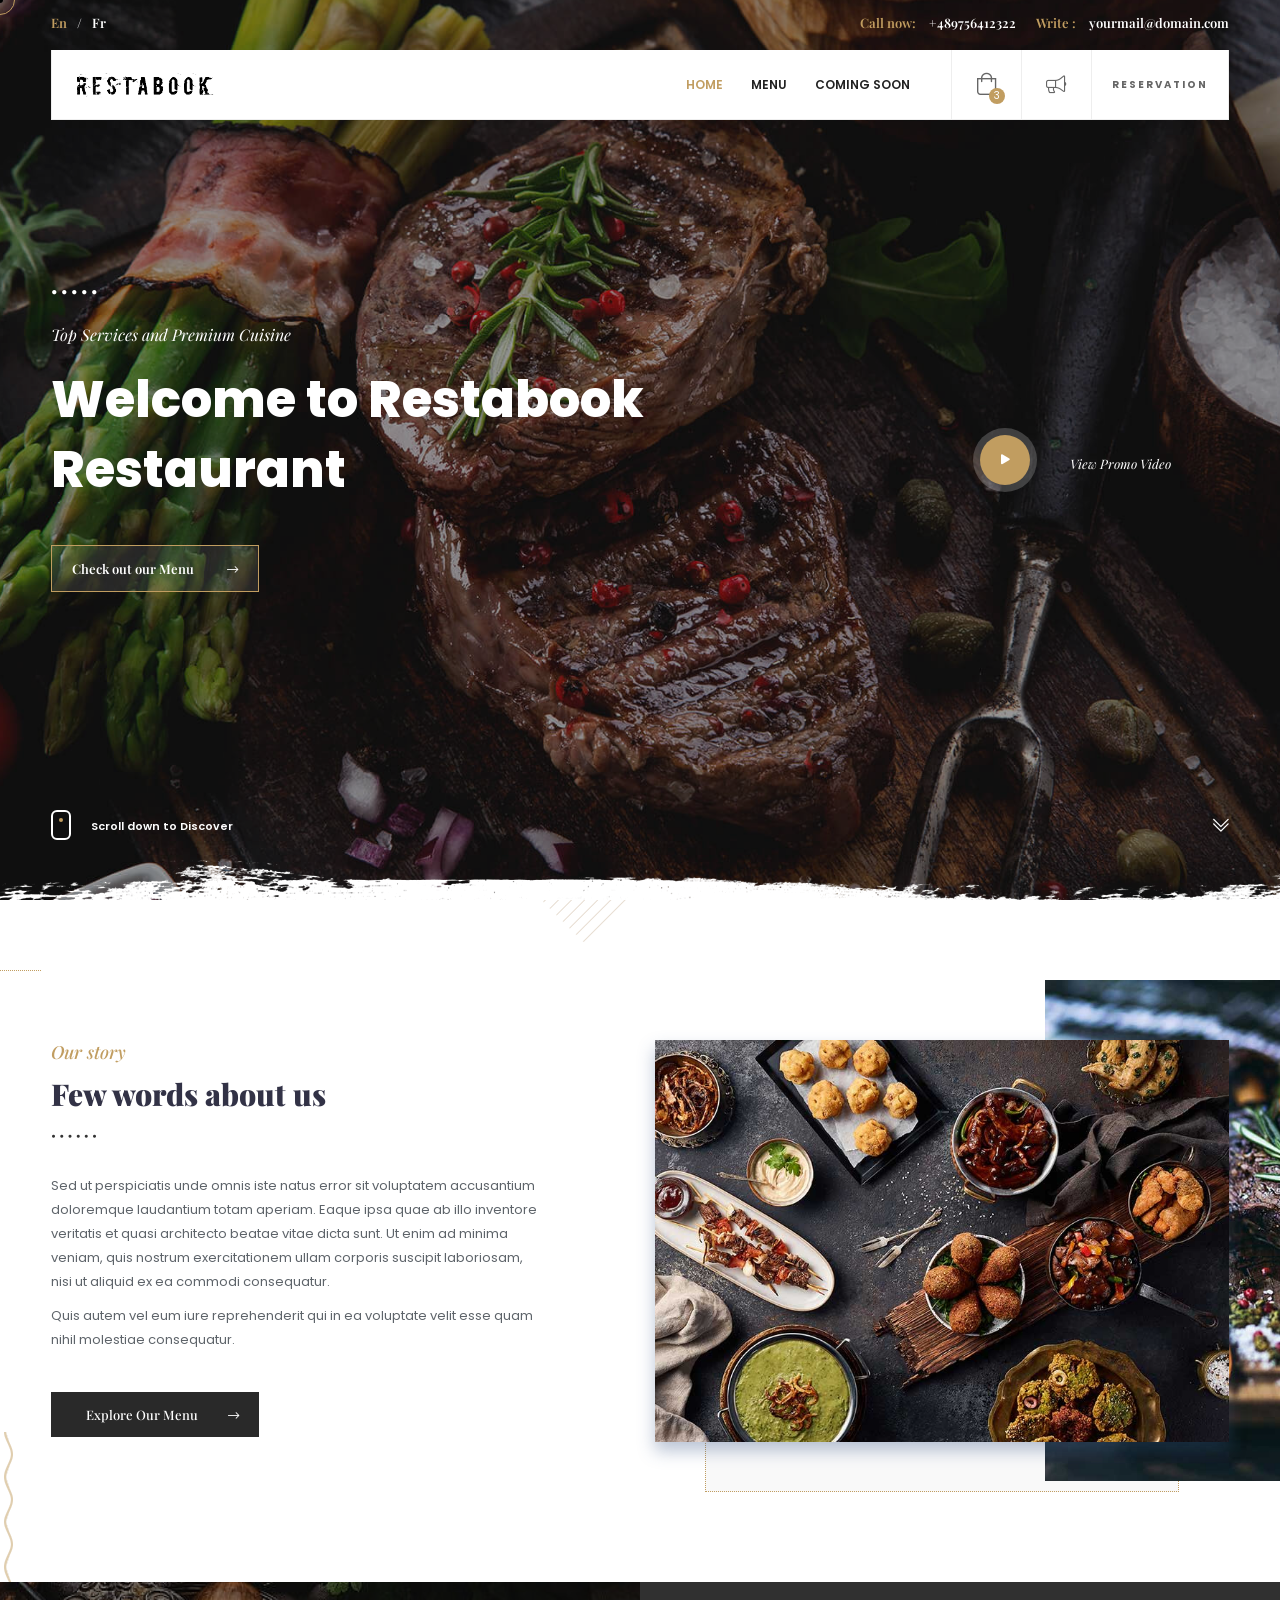
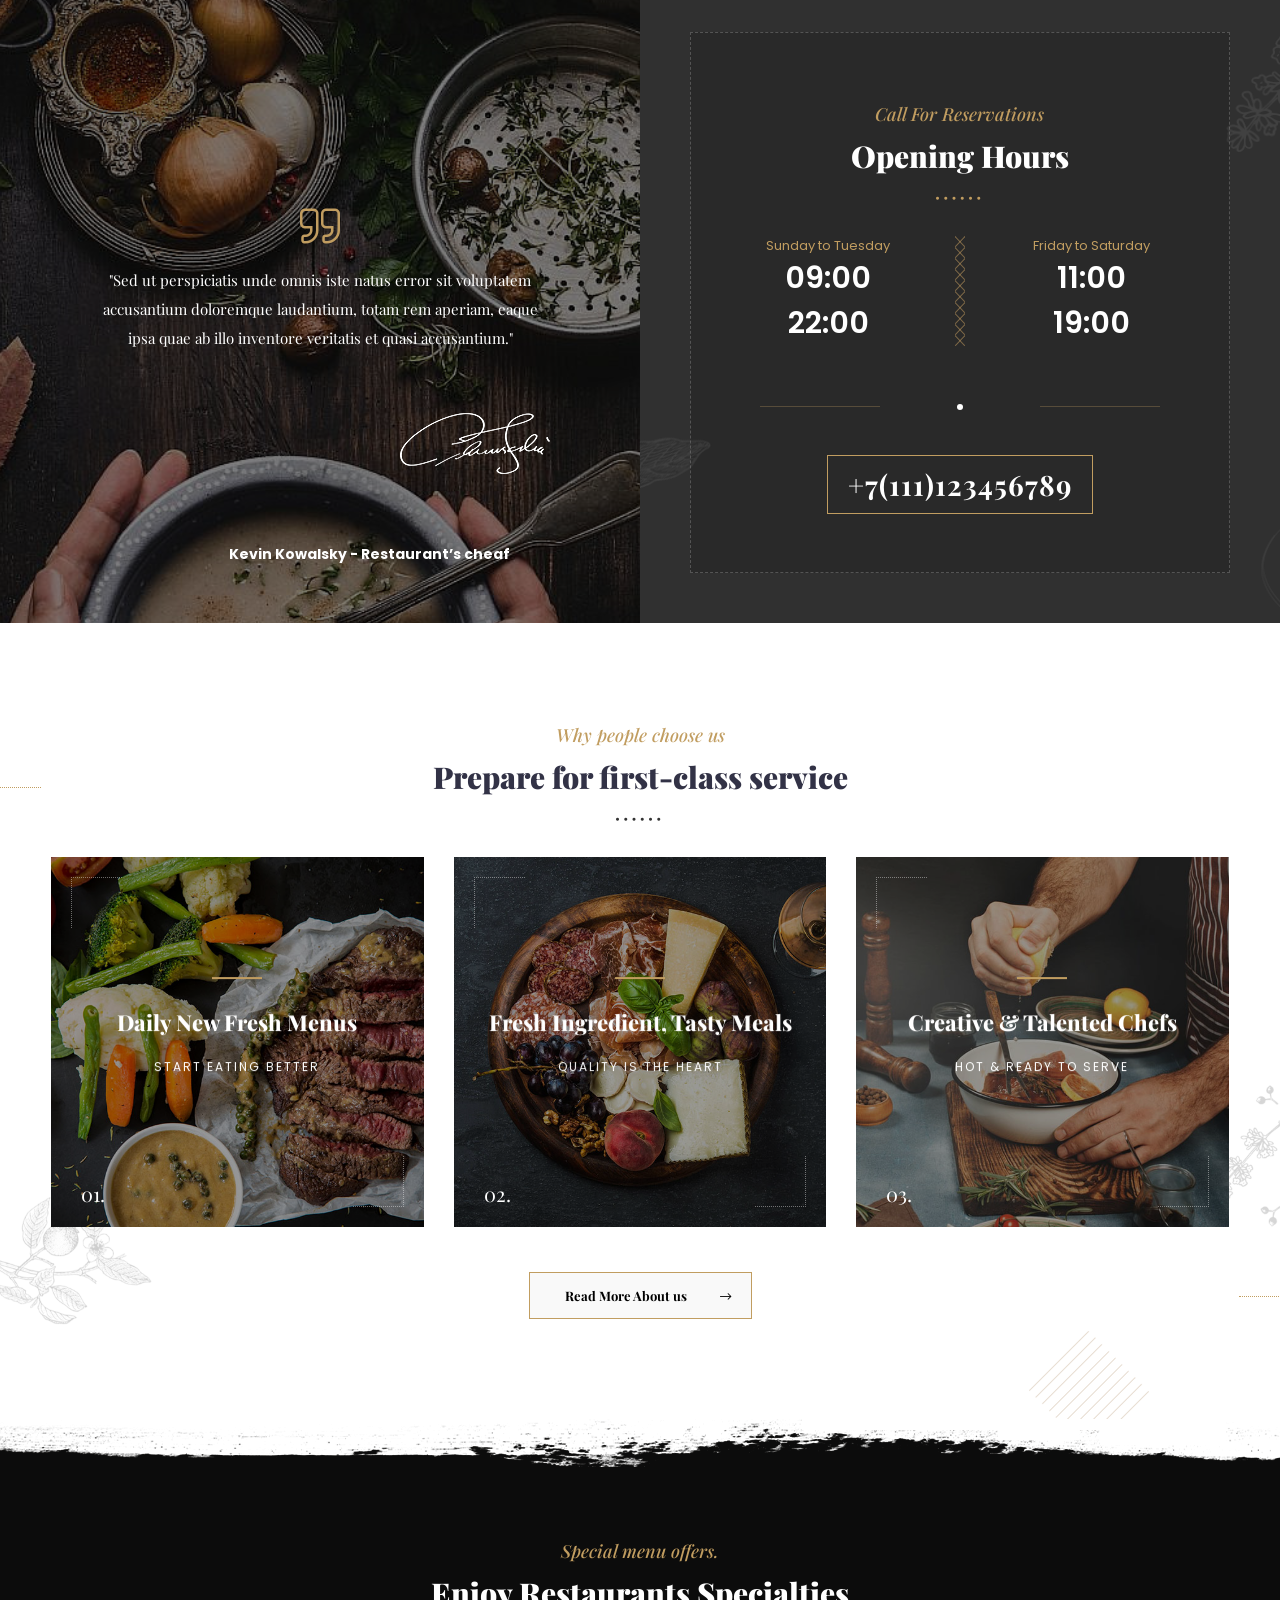
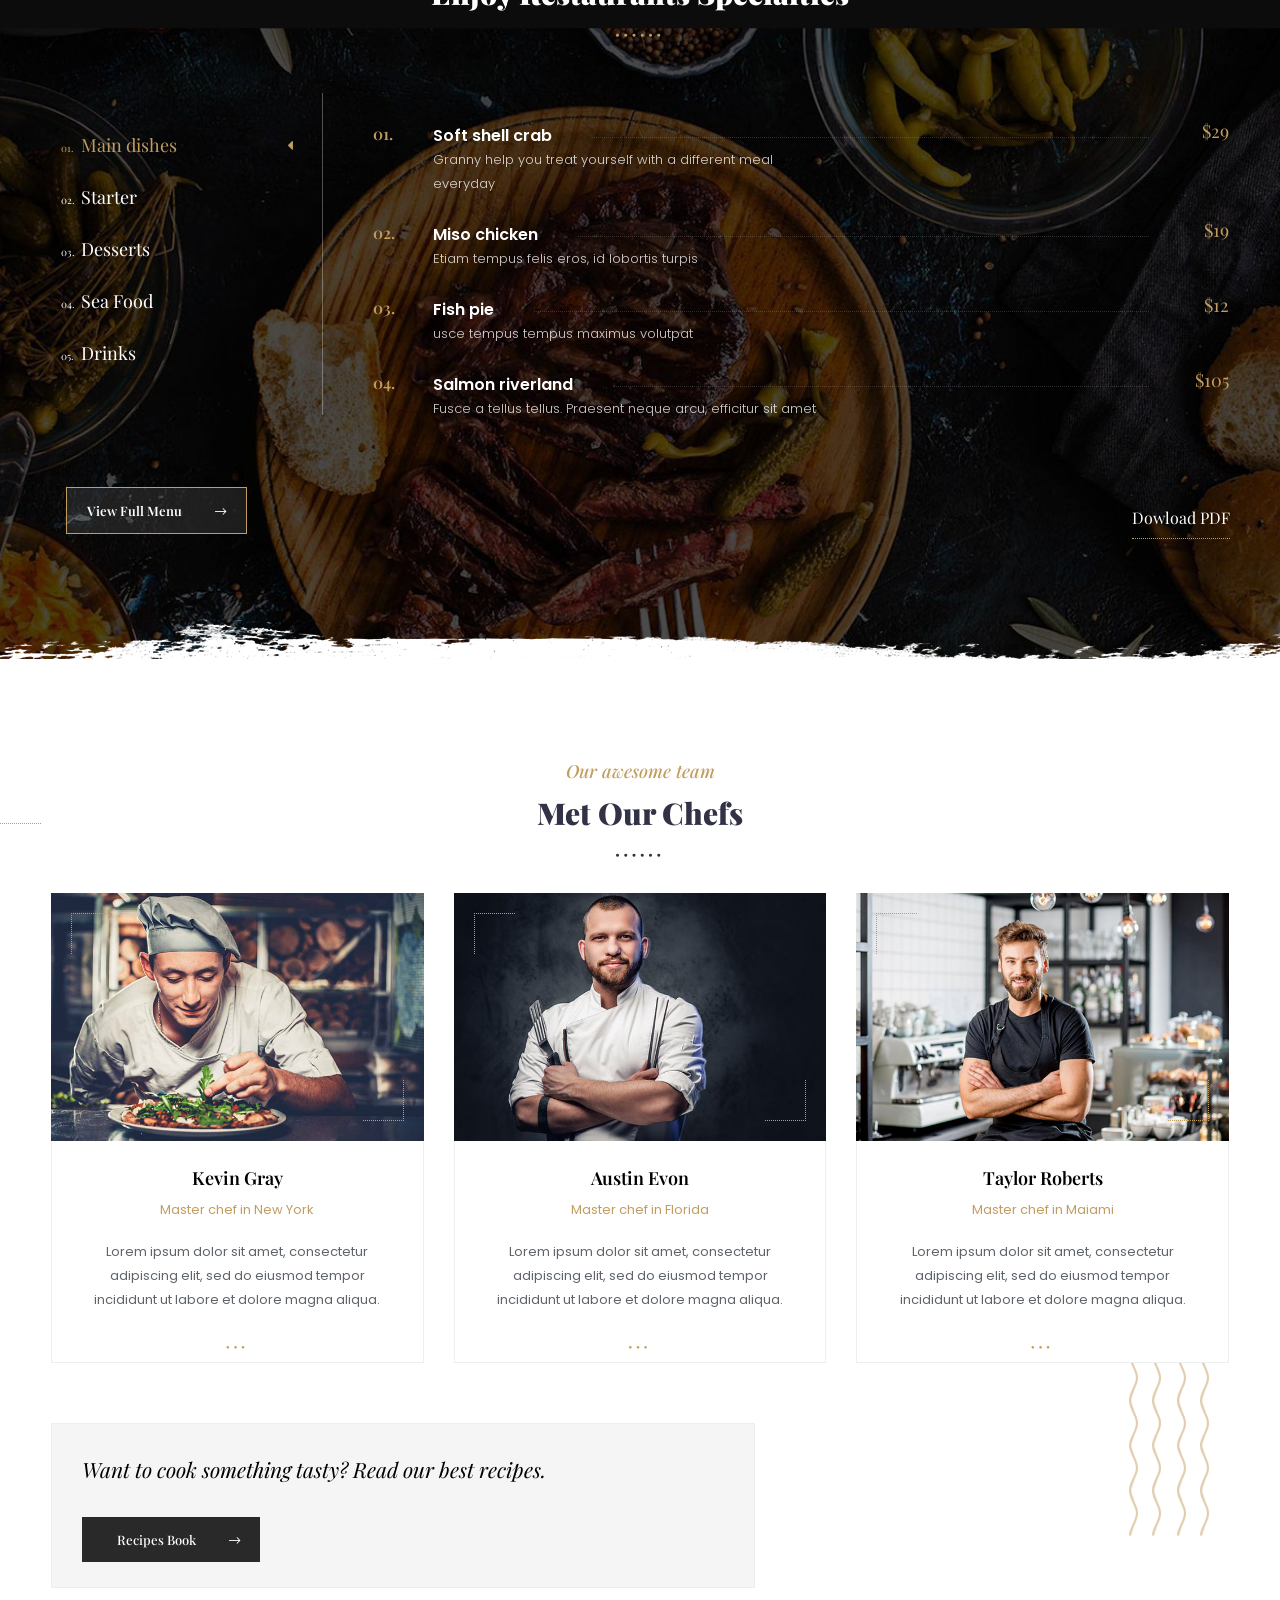
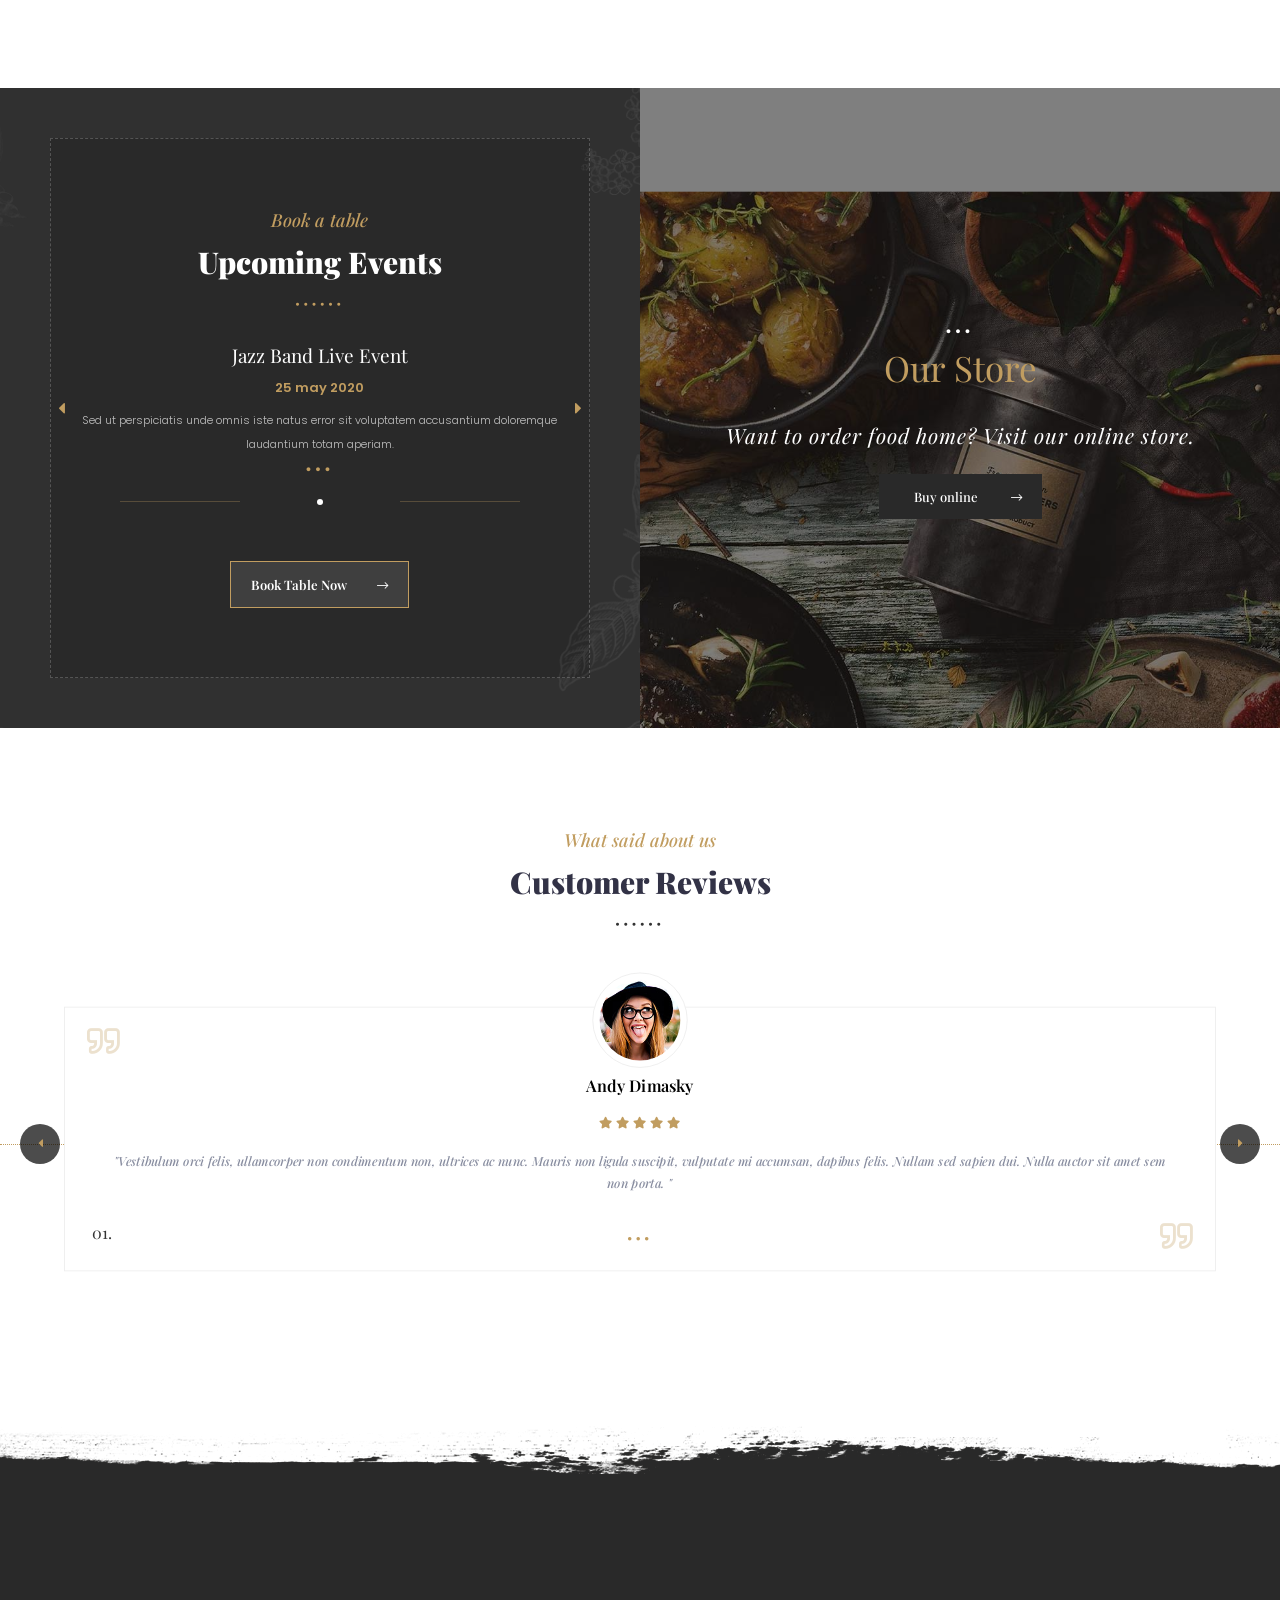
==== commit 120615b4: "ссср ссср" ====
--- a/index.html
+++ b/index.html
@@ -1,305 +1,1075 @@
-<!DOCTYPE html>
-<html lang="en">
-<head>
-    <meta charset="UTF-8">
-    <meta name="viewport" content="width=device-width, initial-scale=1.0">
-    <title>Food</title>
-    <link rel="stylesheet" href="css/style.css">
-</head>
-<body>
-    <header class="header">
-        <div class="header__left-block">
-            <div class="header__logo">
-                <img src="icons/logo.svg" alt="Логотип">
-            </div>
-            <nav class="header__links">
-                <a href="#" class="header__link">Доставка питания</a>
-                <a href="#" class="header__link">Второй пункт</a>
-            </nav>
-        </div>
-        <div class="header__right-block">
-            <button data-modal class="btn btn_white">Связаться с нами</button>
-        </div>
-    </header>
-    <div class="sidepanel">
-        <div class="sidepanel__text"><span>Социальные сети</span></div>
-        <div class="sidepanel__divider"></div>
-        <a href="#" class="sidepanel__icon">
-            <img src="icons/instagram.svg" alt="instagram">
-        </a>
-        <a href="#" class="sidepanel__icon">
-            <img src="icons/facebook.svg" alt="facebook">
-        </a>
-    </div>
-
-    <div class="preview">
-        <div class="bgc_blue"></div>
-        <div class="container">
-            <div class="tabcontainer">
-                <div class="tabcontent">
-                    <img src="img/tabs/vegy.jpg" alt="vegy">
-                    <div class="tabcontent__descr">
-                        Меню "Фитнес" - это новый подход к приготовлению блюд: больше свежих овощей и фруктов. Для людей, которые интересуются спортом; активных и здоровых. Это абсолютно новый продукт с оптимальной ценой и высоким качеством!
-                    </div>
-                </div>
-                <div class="tabcontent">
-                    <img src="img/tabs/elite.jpg" alt="elite">
-                    <div class="tabcontent__descr">
-                        Меню “Премиум” - мы используем не только красивый дизайн упаковки, но и качественное исполнение блюд. Красная рыба, морепродукты, фрукты - ресторанное меню без похода в ресторан!                                     
-                    </div>
-                </div>
-                <div class="tabcontent">
-                    <img src="img/tabs/post.jpg" alt="post">
-                    <div class="tabcontent__descr">
-                        Наше специальное “Постное меню” - это тщательный подбор ингредиентов: полное отсутствие продуктов животного происхождения. Полная гармония с собой и природой в каждом элементе! Все будет Ом!                                     
-                    </div>
-                </div>
-                <div class="tabcontent">
-                    <img src="img/tabs/vegy.jpg" alt="vegy">
-                    <div class="tabcontent__descr">
-                        Меню "Сбалансированное" - это соответствие вашего рациона всем научным рекомендациям. Мы тщательно просчитываем вашу потребность в к/б/ж/у и создаем лучшие блюда для вас.
-                    </div>
-                </div>
-                <div class="tabheader">
-                    <h3>Выберите стиль питания</h3>
-                    <div class="tabheader__items">
-                        <div class="tabheader__item tabheader__item_active">Фитнес</div>
-                        <div class="tabheader__item">Премиум</div>
-                        <div class="tabheader__item">Постное</div>
-                        <div class="tabheader__item">Сбалансированное</div>
-                    </div>
-                </div>
-            </div>
-            <div class="preview__life">Живи полной жизнью!</div>
-        </div>
-    </div>
-
-    <div class="divider"></div>
-
-    <div class="offer">
-        <div class="bgc_y"></div>
-        <div class="container">
-            <div class="offer__text">
-                <h2 class="title">Что мы можем вам предложить?</h2>
-                <div class="offer__descr">
-                    Наша основная идея - это правильное питание. Оно может быть простым и вкусным. Мы не просто доставка, мы сервис! Мы взяли на себя все расчеты БЖУ, калорийности, объемов порций и прочие важные, но скучные аспекты. Вам остается только полезная, сытная и правильная еда, которую мы привозим прямо под дверь.
-                </div>
-            </div>
-            <div class="offer__action">
-                <button data-modal class="btn btn_dark">Связаться с нами</button>
-            </div>
-        </div>
-        <div class="container">
-            <div class="offer__advantages">
-                <h2>Быстро и полезно</h2>
-                <div class="offer__advantages-text">
-                    Готовка дома занимает много сил, времени и нервов. Мы привозим еду сразу на целый день, и ты можешь действовать так, как тебе удобно, не подстраиваясь ни под кого и будучи уверенным в качестве продукта!
-                </div>
-                <h2>Правильный рацион</h2>
-                <div class="offer__advantages-text">
-                    Мы разработали специальное меню, где учтены все нюансы правильного питания, от баланса БЖУ до их приготовления и дробления рациона.
-                </div>
-            </div>
-            <div class="offer__slider">
-                <div class="offer__slider-counter">
-                    <div class="offer__slider-prev">
-                        <img src="icons/left.svg" alt="prev">
-                    </div>
-                    <span id="current">03</span>
-                    /
-                    <span id="total">04</span>
-                    <div class="offer__slider-next">
-                        <img src="icons/right.svg" alt="next">
-                    </div>
-                </div>
-                <div class="offer__slider-wrapper">
-                    <div class="offer__slide">
-                        <img src="img/slider/pepper.jpg" alt="pepper">
-                    </div>
-                    <div class="offer__slide">
-                        <img src="img/slider/food-12.jpg" alt="food-12">
-                    </div>
-                    <div class="offer__slide">
-                        <img src="img/slider/olive-oil.jpg" alt="olive-oil">
-                    </div>
-                    <div class="offer__slide">
-                        <img src="img/slider/paprika.jpg" alt="paprika">
-                    </div>
-                </div>
-            </div>
-        </div>
-    </div>
-
-    <div class="divider"></div>
-
-    <div class="calculating">
-        <div class="container">
-            <h2 class="title">Рассчитаем вашу потребность в калориях?
-            </h2>
-            <div class="calculating__field">
-                <div class="calculating__subtitle">
-                    Ваш пол
-                </div>
-                <div class="calculating__choose" id="gender">
-                    <div id="female"  class="calculating__choose-item calculating__choose-item_active">Женщина</div>
-                    <div id="male" class="calculating__choose-item">Мужчина</div>
-                </div>
-
-                <div class="calculating__subtitle">
-                    Ваша конституция
-                </div>
-                <div class="calculating__choose calculating__choose_medium">
-                    <input type="text" id="height" placeholder="Введите рост" class="calculating__choose-item">
-                    <input type="text" id="weight" placeholder="Введите вес"  class="calculating__choose-item">
-                    <input type="text" id="age" placeholder="Введите возраст" class="calculating__choose-item">
-                </div>
-
-                <div class="calculating__subtitle">
-                    Выберите вашу физическая активность
-                </div>
-                <div class="calculating__choose calculating__choose_big">
-                    <div data-ratio="1.2" id="low" class="calculating__choose-item">Низкая активность </div>
-                    <div data-ratio="1.375" id="small"  class="calculating__choose-item calculating__choose-item_active">Невысокая активность</div>
-                    <div data-ratio="1.55" id="medium" class="calculating__choose-item">Умеренная активность</div>
-                    <div data-ratio="1.725" id="high" class="calculating__choose-item">Высокая активность</div>
-                </div>
-
-                <div class="calculating__divider"></div>
-
-                <div class="calculating__total">
-                    <div class="calculating__subtitle">
-                        Ваша суточная норма калорий:
-                    </div>
-                    <div class="calculating__result">
-                        <span>2700</span> ккал
-                    </div>
-                </div>
-            </div>
-        </div>
-    </div>
-
-    <div class="divider"></div>
-
-    <div class="menu">
-        <h2 class="title">Наше меню на день</h2>
-
-        <div class="menu__field">
-            <div class="container">
-                <div class="menu__item">
-                    <img src="img/tabs/vegy.jpg" alt="vegy">
-                    <h3 class="menu__item-subtitle">Меню "Фитнес"</h3>
-                    <div class="menu__item-descr">Меню "Фитнес" - это новый подход к приготовлению блюд: больше свежих овощей и фруктов. Продукт активных и здоровых людей. Это абсолютно новый продукт с оптимальной ценой и высоким качеством!</div>
-                    <div class="menu__item-divider"></div>
-                    <div class="menu__item-price">
-                        <div class="menu__item-cost">Цена:</div>
-                        <div class="menu__item-total"><span>229</span> грн/день</div>
-                    </div>
-                </div>
-                <div class="menu__item">
-                    <img src="img/tabs/elite.jpg" alt="elite">
-                    <h3 class="menu__item-subtitle">Меню “Премиум”</h3>
-                    <div class="menu__item-descr">В меню “Премиум” мы используем не только красивый дизайн упаковки, но и качественное исполнение блюд. Красная рыба, морепродукты, фрукты - ресторанное меню без похода в ресторан!</div>
-                    <div class="menu__item-divider"></div>
-                    <div class="menu__item-price">
-                        <div class="menu__item-cost">Цена:</div>
-                        <div class="menu__item-total"><span>550</span> грн/день</div>
-                    </div>
-                </div>
-                <div class="menu__item">
-                    <img src="img/tabs/post.jpg" alt="post">
-                    <h3 class="menu__item-subtitle">Меню "Постное"</h3>
-                    <div class="menu__item-descr">Меню “Постное” - это тщательный подбор ингредиентов: полное отсутствие продуктов животного происхождения, молоко из миндаля, овса, кокоса или гречки, правильное количество белков за счет тофу и импортных вегетарианских стейков. </div>
-                    <div class="menu__item-divider"></div>
-                    <div class="menu__item-price">
-                        <div class="menu__item-cost">Цена:</div>
-                        <div class="menu__item-total"><span>430</span> грн/день</div>
-                    </div>
-                </div>
-            </div>
-        </div>
-    </div>
-
-    <div class="order">
-        <div class="container">
-            <div class="title">Заказывай пробный день прямо сейчас!</div>
-            <form action="#" class="order__form">
-                <input required placeholder="Ваше имя" name="name" type="text" class="order__input">
-                <input required placeholder="Ваш номер телефона" name="phone" type="phone" class="order__input">
-                <img src="icons/right.svg" alt="right">
-                <button class="btn btn_dark btn_min">Перезвонить мне</button>
-            </form>
-        </div>
-    </div>
-
-    <div class="divider"></div>
-
-    <div class="promotion">
-        <div class="bgc_y"></div>
-        <div class="container">
-            <div class="promotion__text">
-                <div class="title">Акция для новых клиентов!</div>
-                <div class="promotion__descr">
-                    Мы ценим каждого клиента и предлагаем вам стать одним из них на очень выгодных условиях. 
-                    Каждому, кто закажет доставку питание на неделю, будет предоставлена скидка в размере <span>20%!</span>
-                    <br><br>
-                    Акция закончится 20 мая в 00:00
-                </div>
-            </div>
-            <div class="promotion__timer">
-                <div class="title">Осталось до конца акции:</div>
-                <div class="timer">
-                    <div class="timer__block">
-                        <span id="days">12</span>
-                        дней
-                    </div>
-                    <div class="timer__block">
-                        <span id="hours">20</span>
-                        часов
-                    </div>
-                    <div class="timer__block">
-                        <span id="minutes">56</span>
-                        минут
-                    </div>
-                    <div class="timer__block">
-                        <span id="seconds">20</span>
-                        секунд
-                    </div>
-                </div>
-            </div>
-        </div>
-    </div>
-
-    <footer class="footer">
-        <div class="container">
-            <div class="social">
-                <div class="subtitle">Мы в социальных сетях:</div>
-                <a href="#" class="link">instagram</a>
-                <a href="#" class="link">facebook</a>
-            </div>
-            <div class="pepper">
-                <img src="icons/veg.svg" alt="pepper">
-            </div>
-            <div class="call">
-                <div class="subtitle">Или позвоните нам</div>
-                <a href="#" class="link">+380678341034</a>
-                <a href="#" class="link">+380500941356</a>
-            </div>
-        </div>
-    </footer>
-
-    <div class="modal">
-        <div class="modal__dialog">
-            <div class="modal__content">
-                <form action="#">
-                    <div data-close class="modal__close">&times;</div>
-                    <div class="modal__title">Мы свяжемся с вами как можно быстрее!</div>
-                    <input required placeholder="Ваше имя" name="name" type="text" class="modal__input">
-                    <input required placeholder="Ваш номер телефона" name="phone" type="phone" class="modal__input">
-                    <button class="btn btn_dark btn_min">Перезвонить мне</button>
-                </form>
-            </div>
-        </div>
-    </div>
-    <script src="js/script.js"></script>
-</body>
+<!DOCTYPE HTML>
+<html lang="ru">
+    <head>
+        <!--=============== basic  ===============-->
+        <meta charset="UTF-8">
+        <title>Restabook -   Responsive Restaurant / Cafe / Pub Template</title>
+        <meta name="viewport" content="width=device-width, initial-scale=1.0, minimum-scale=1.0, maximum-scale=1.0, user-scalable=no">
+        <meta name="robots" content="index, follow"/>
+        <meta name="keywords" content=""/>
+        <meta name="description" content=""/>
+        <!--=============== css  ===============-->	
+        <link type="text/css" rel="stylesheet" href="css/reset.css">
+        <link type="text/css" rel="stylesheet" href="css/plugins.css">
+        <link type="text/css" rel="stylesheet" href="css/style.css">
+        <link type="text/css" rel="stylesheet" href="css/color.css">
+        <!--=============== favicons ===============-->
+        <link rel="shortcut icon" href="images/favicon.ico">
+    </head>
+    <body>
+        <!-- lodaer  -->
+        <div class="loader-wrap">
+            <div class="loader-item">
+                <div class="cd-loader-layer" data-frame="25">
+                    <div class="loader-layer"></div>
+                </div>
+                <span class="loader"></span>
+            </div>
+        </div>
+        <!-- loader end  -->
+        <!-- main start  -->
+        <div id="main">
+            <!-- header  -->
+            <header class="main-header">
+                <!-- header-top  -->
+                <div class="header-top">
+                    <div class="container">
+                        <div class="lang-wrap"><a href="#" class="act-lang">En</a><span>/</span><a href="#">Fr</a></div>
+                        <div class="header-top_contacts"><a href="#"><span>Call now:</span> +489756412322</a><a href="#"><span>Write :</span> yourmail@domain.com</a></div>
+                    </div>
+                </div>
+                <!--header-top end -->
+                <!-- header-inner -->
+                <div class="header-inner  fl-wrap">
+                    <div class="container">
+                        <div class="header-container fl-wrap">
+                            <a href="index.html" class="logo-holder"><img src="images/logo.png" alt=""></a>
+                            <div class="show-reserv_button show-rb"><span>Reservation</span> <i class="fal fa-bookmark"></i></div>
+                            <div class="show-share-btn showshare htact"><i class="fal fa-bullhorn"></i> <span class="header-tooltip">Share</span></div>
+                            <div class="show-cart sc_btn htact"><i class="fal fa-shopping-bag"></i><span class="show-cart_count">3</span><span class="header-tooltip">Your Cart</span></div>
+                            <!-- nav-button-wrap-->
+                            <div class="nav-button-wrap">
+                                <div class="nav-button">
+                                    <span></span><span></span><span></span>
+                                </div>
+                            </div>
+                            <!-- nav-button-wrap end-->
+                            <!--  navigation -->
+                            <div class="nav-holder main-menu">
+                                <nav>
+                                    <ul>
+                                        <li>
+                                            <a href="index.html" class="act-link">Home</a>
+                                        </li>
+                                        <li>
+                                            <a href="menu.html">Menu</a>
+                                        </li>
+                                        <li>
+                                            <a href="coming-soon.html">Coming Soon</a>
+                                        </li>
+                                    </ul>
+                                </nav>
+                            </div>
+                            <!-- navigation  end -->                        
+                            <!-- header-cart_wrap  -->
+                            <div class="header-cart_wrap novis_cart">
+                                <div class="header-cart_title">Your Cart <span>4 items</span></div>
+                                <div class="header-cart_wrap_container fl-wrap">
+                                    <div class="box-widget-content">
+                                        <div class="widget-posts fl-wrap">
+                                            <ol>
+                                                <li class="clearfix">
+                                                    <a href="#"  class="widget-posts-img"><img src="images/menu/1.jpg" class="respimg" alt=""></a>
+                                                    <div class="widget-posts-descr">
+                                                        <a href="#" title="">Grilled Steaks</a>
+                                                        <div class="widget-posts-descr_calc clearfix">1 <span>x</span> $45</div>
+                                                    </div>
+                                                    <div class="clear-cart_button"><i class="fal fa-times"></i></div>
+                                                </li>
+                                                <li class="clearfix">
+                                                    <a href="#"  class="widget-posts-img"><img src="images/menu/2.jpg" class="respimg" alt=""></a>
+                                                    <div class="widget-posts-descr">
+                                                        <a href="#" title="">Cripsy Lobster & Shrimp Bites</a>
+                                                        <div class="widget-posts-descr_calc clearfix">2 <span>x</span> $22</div>
+                                                    </div>
+                                                    <div class="clear-cart_button"><i class="fal fa-times"></i></div>
+                                                </li>
+                                                <li class="clearfix">
+                                                    <a href="#"  class="widget-posts-img"><img src="images/menu/3.jpg" class="respimg" alt=""></a>
+                                                    <div class="widget-posts-descr">
+                                                        <a href="#" title="">Chicken tortilla soup</a>
+                                                        <div class="widget-posts-descr_calc clearfix">1 <span>x</span> $37</div>
+                                                    </div>
+                                                    <div class="clear-cart_button"><i class="fal fa-times"></i></div>
+                                                </li>
+                                            </ol>
+                                        </div>
+                                    </div>
+                                </div>
+                                <div class="header-cart_wrap_total fl-wrap">
+                                    <div class="header-cart_wrap_total_item">Subtotal : <span>$147</span></div>
+                                </div>
+                                <div class="header-cart_wrap_footer fl-wrap">
+                                    <a href="cart.html"> View Cart</a>
+                                    <a href="checkout.html">  Checkout</a>
+                                </div>
+                            </div>
+                            <!-- header-cart_wrap end  -->
+                            <!-- share-wrapper -->
+                            <div class="share-wrapper isShare">
+                                <div class="share-container fl-wrap"></div>
+                            </div>
+                            <!-- share-wrapper-end -->
+                        </div>
+                    </div>
+                </div>
+                <!-- header-inner end  -->
+            </header>
+            <!--header end -->	
+            <!-- wrapper  -->	
+            <div id="wrapper">
+                <!-- hero-wrap-->	
+                <div class="hero-wrap fl-wrap full-height" data-scrollax-parent="true">
+                    <div class="bg par-elem "  data-bg="images/bg/2.jpg" data-scrollax="properties: { translateY: '30%' }"></div>
+                    <div class="overlay"></div>
+                    <div class="hero-title-wrap fl-wrap">
+                        <div class="container">
+                            <div class="hero-title">
+                                <h4>Top Services and Premium Cuisine </h4>
+                                <h2>Welcome to Restabook Restaurant</h2>
+                                <a href="menu.html" class="hero_btn">Check out our Menu <i class="fal fa-long-arrow-right"></i></a>
+                            </div>
+                        </div>
+                    </div>
+                    <!--hero_promo-wrap-->
+                    <div class="hero_promo-wrap bot-element2">
+                        <div class="hero_promo-button">
+                            <a href="https://vimeo.com/903385275" class="image-popup"><i class="fas fa-play"></i></a>
+                        </div>
+                        <div class="hero_promo-title">
+                            <h4>View Promo Video</h4>
+                        </div>
+                    </div>
+                    <!--hero_promo-wrap end--> 
+                    <!--hero-social-->
+                    <div class="hero-social">
+                        <ul>
+                            <li><a href="#" target="_blank"><i class="fab fa-facebook-f"></i></a></li>
+                            <li><a href="#" target="_blank"><i class="fab fa-instagram"></i></a></li>
+                            <li><a href="#" target="_blank"><i class="fab fa-twitter"></i></a></li>
+                            <li><a href="#" target="_blank"><i class="fab fa-vk"></i></a></li>
+                        </ul>
+                    </div>
+                    <!--hero-social end--> 
+                    <!-- hero-bottom-container -->	
+                    <div class="hero-bottom-container">
+                        <div class="container">
+                            <div class="scroll-down-wrap">
+                                <div class="mousey">
+                                    <div class="scroller"></div>
+                                </div>
+                                <span>Scroll down to Discover</span>
+                            </div>
+                            <a href="#sec2" class="sd_btn custom-scroll-link"><i class="fal fa-chevron-double-down"></i></a>
+                        </div>
+                    </div>
+                    <!-- hero-bottom-container -->	
+                    <div class="hero-dec_top"></div>
+                    <div class="hero-dec_bottom"></div>
+                    <div class="brush-dec"></div>
+                </div>
+                <!-- hero-wrap  end -->	
+                <!-- content  -->	
+                <div class="content">
+                    <section class="hidden-section big-padding" data-scrollax-parent="true" id="sec2">
+                        <div class="container">
+                            <div class="row">
+                                <div class="col-md-6">
+                                    <div class="section-title text-align_left">
+                                        <h4>Our story</h4>
+                                        <h2>Few words about us</h2>
+                                        <div class="dots-separator fl-wrap"><span></span></div>
+                                    </div>
+                                    <div class="text-block ">
+                                        <p>Sed ut perspiciatis unde omnis iste natus error sit voluptatem accusantium doloremque laudantium totam aperiam. Eaque ipsa quae ab illo inventore veritatis et quasi architecto beatae vitae dicta sunt.
+                                            Ut enim ad minima veniam, quis nostrum exercitationem ullam corporis suscipit laboriosam, nisi ut aliquid ex ea commodi consequatur.
+                                        </p>
+                                        <p> Quis autem vel eum iure reprehenderit qui in ea voluptate velit esse quam nihil molestiae consequatur.</p>
+                                        <a href="menu.html" class="btn fl-btn">Explore Our Menu<i class="fal fa-long-arrow-right"></i></a>
+                                    </div>
+                                </div>
+                                <div class="col-md-6">
+                                    <div class="image-collge-wrap fl-wrap">
+                                        <div class="main-iamge">
+                                            <img src="images/all/3.jpg"   alt="">
+                                        </div>
+                                        <div class="images-collage-item" style="width:65%" data-position-left="68" data-position-top="-15" data-zindex="2" data-opacity="1.0"><img src="images/all/8.jpg" alt=""></div>
+                                        <div class="images-collage-item col_par" style="width:120px" data-position-left="-23" data-position-top="-17" data-zindex="9" data-scrollax="properties: { translateY: '150px' }"><img src="images/cube.png" alt=""></div>
+                                    </div>
+                                </div>
+                            </div>
+                            <div class="section-dec sec-dec_top"></div>
+                        <div class="wave-bg" data-scrollax="properties: { translateY: '-150px' }"></div>                            
+                        </div>
+                    </section>
+                    <!--  section end  -->   
+                    <!-- section   -->
+                    <section class="column-section no-padding hidden-section" data-scrollax-parent="true" id="sec4">
+                        <div class="column-wrap-bg left-wrap">
+                            <div class="bg par-elem "  data-bg="images/bg/12.jpg" data-scrollax="properties: { translateY: '30%' }"></div>
+                            <div class="overlay"></div>
+                            <div class="quote-box">
+                                <i class="fal fa-quote-right"></i>
+                                <p>"Sed ut perspiciatis unde omnis iste natus error sit voluptatem accusantium doloremque laudantium, totam rem aperiam, eaque ipsa quae ab illo inventore veritatis et quasi accusantium."</p>
+                                <div class="signature"><img src="images/signature.png" alt=""></div>
+                                <h4>Kevin  Kowalsky - Restaurant’s cheaf</h4>
+                            </div>
+                        </div>
+                        <div class="column-section-wrap dark-bg" >
+                            <div class="container"  >
+                                <div class="column-text">
+                                    <div class="section-title">
+                                        <h4>Call For Reservations</h4>
+                                        <h2>Opening Hours</h2>
+                                        <div class="dots-separator fl-wrap"><span></span></div>
+                                    </div>
+                                    <div class="work-time fl-wrap">
+                                        <div class="row">
+                                            <div class="col-sm-6">
+                                                <h3>Sunday to Tuesday</h3>
+                                                <div class="hours">
+                                                    09:00<br>
+                                                    22:00
+                                                </div>
+                                            </div>
+                                            <div class="col-sm-6">
+                                                <h3>Friday to Saturday</h3>
+                                                <div class="hours">
+                                                    11:00<br>
+                                                    19:00
+                                                </div>
+                                            </div>
+                                        </div>
+                                    </div>
+                                    <div class="clearfix"></div>
+                                    <div class="bold-separator"><span></span></div>
+                                    <div class="big-number"><a href="#">+7(111)123456789</a></div>
+                                </div>
+                            </div>
+                            <div class="illustration_bg">
+                                <div class="bg"  data-bg="images/bg/dec/7.png"></div>
+                            </div>
+                        </div>
+                    </section>
+                    <!-- section end -->
+                    <!--  section    -->   
+                    <section data-scrollax-parent="true">
+                        <div class="container">
+                            <div class="section-title">
+                                <h4>Why people choose us</h4>
+                                <h2>Prepare for first-class service</h2>
+                                <div class="dots-separator fl-wrap"><span></span></div>
+                            </div>
+                            <div class="cards-wrap fl-wrap">
+                                <div class="row">
+                                    <!--card item --> 
+                                    <div class="col-md-4">
+                                        <div class="content-inner fl-wrap">
+                                            <div class="content-front">
+                                                <div class="cf-inner">
+                                                    <div class="bg "  data-bg="images/services/1.jpg"></div>
+                                                    <div class="overlay"></div>
+                                                    <div class="inner">
+                                                        <h2>Daily New Fresh Menus</h2>
+                                                        <h4>Start eating better</h4>
+                                                    </div>
+                                                    <div class="serv-num">01.</div>
+                                                </div>
+                                            </div>
+                                            <div class="content-back">
+                                                <div class="cf-inner">
+                                                    <div class="inner">
+                                                        <div class="dec-icon">
+                                                            <i class="fal fa-fish"></i>
+                                                        </div>
+                                                        <p>Lorem ipsum dolor sit amet, consectetur adipiscing elit. Maecenas in pulvinar neque. Nulla finibus lobortis pulvinar.</p>
+                                                    </div>
+                                                </div>
+                                            </div>
+                                        </div>
+                                    </div>
+                                    <!--card item end -->
+                                    <!--card item --> 
+                                    <div class="col-md-4">
+                                        <div class="content-inner fl-wrap">
+                                            <div class="content-front">
+                                                <div class="cf-inner">
+                                                    <div class="bg "  data-bg="images/services/2.jpg"></div>
+                                                    <div class="overlay"></div>
+                                                    <div class="inner">
+                                                        <h2>Fresh Ingredient, Tasty Meals</h2>
+                                                        <h4>Quality is the heart</h4>
+                                                    </div>
+                                                    <div class="serv-num">02.</div>
+                                                </div>
+                                            </div>
+                                            <div class="content-back">
+                                                <div class="cf-inner">
+                                                    <div class="inner">
+                                                        <div class="dec-icon">
+                                                            <i class="fal fa-carrot"></i>
+                                                        </div>
+                                                        <p>Lorem ipsum dolor sit amet, consectetur adipiscing elit. Maecenas in pulvinar neque. Nulla finibus lobortis pulvinar.</p>
+                                                    </div>
+                                                </div>
+                                            </div>
+                                        </div>
+                                    </div>
+                                    <!--card item end -->
+                                    <!--card item --> 
+                                    <div class="col-md-4">
+                                        <div class="content-inner fl-wrap">
+                                            <div class="content-front">
+                                                <div class="cf-inner">
+                                                    <div class="bg "  data-bg="images/services/3.jpg"></div>
+                                                    <div class="overlay"></div>
+                                                    <div class="inner">
+                                                        <h2>Creative & Talented Chefs</h2>
+                                                        <h4>Hot & ready to serve</h4>
+                                                    </div>
+                                                    <div class="serv-num">03.</div>
+                                                </div>
+                                            </div>
+                                            <div class="content-back">
+                                                <div class="cf-inner">
+                                                    <div class="inner">
+                                                        <div class="dec-icon">
+                                                            <i class="fal fa-utensils-alt"></i>
+                                                        </div>
+                                                        <p>Lorem ipsum dolor sit amet, consectetur adipiscing elit. Maecenas in pulvinar neque. Nulla finibus lobortis pulvinar.</p>
+                                                    </div>
+                                                </div>
+                                            </div>
+                                        </div>
+                                    </div>
+                                    <!--card item end -->                                                 
+                                </div>
+                                <div class="section-dec sec-dec_top"></div>
+                                <div class="section-dec sec-dec_bottom"></div>
+                            </div>
+                            <a href="about.html" class="btn fl-btn border-btn">Read More About us <i class="fal fa-long-arrow-right"></i></a>
+                            <div class="images-collage-item col_par" style="width:120px" data-position-left="83" data-position-top="87" data-zindex="1" data-scrollax="properties: { translateY: '150px' }"><img src="images/cube.png" alt=""></div>
+                        </div>
+                        <div class="section-bg">
+                            <div class="bg"  data-bg="images/bg/dec/section-bg.png"></div>
+                        </div>
+                    </section>
+                    <!--  section end  --> 
+                    <!--  section  -->
+                    <section class="parallax-section dark-bg hidden-section" data-scrollax-parent="true">
+                        <div class="brush-dec2"></div>
+                        <div class="brush-dec"></div>
+                        <div class="bg par-elem bg_tabs"  data-bg="images/bg/4.jpg" data-scrollax="properties: { translateY: '30%' }"></div>
+                        <div class="cd-tabs-layer" data-frame="10">
+                            <div class="tabs-layer"></div>
+                        </div>
+                        <div class="overlay op7"></div>
+                        <div class="container">
+                            <div class="section-title">
+                                <h4>Special menu offers.</h4>
+                                <h2>Enjoy Restaurants Specialties</h2>
+                                <div class="dots-separator fl-wrap"><span></span></div>
+                            </div>
+                            <!--  hero-menu_header  end-->
+                            <div class="hero-menu tabs-act fl-wrap">
+                                <div class="row">
+                                    <!--  hero-menu_header-->
+                                    <div class="col-md-3">
+                                        <div class="hero-menu_header fl-wrap">
+                                            <ul class="tabs-menu     no-list-style change_bg">
+                                                <li class="current"><a href="#tab-1" data-bgtab="images/bg/4.jpg"><span>01.</span>Main dishes</a></li>
+                                                <li><a href="#tab-2" data-bgtab="images/bg/6.jpg"><span>02.</span>Starter</a></li>
+                                                <li><a href="#tab-3" data-bgtab="images/bg/7.jpg"><span>03.</span>Desserts</a></li>
+                                                <li><a href="#tab-4" data-bgtab="images/bg/5.jpg"><span>04.</span>Sea Food</a></li>
+                                                <li><a href="#tab-5" data-bgtab="images/bg/9.jpg"><span>05.</span>Drinks</a></li>
+                                            </ul>
+                                        </div>
+                                    </div>
+                                    <!--  hero-menu_header  end-->
+                                    <!--  hero-menu_content   -->
+                                    <div class="col-md-9">
+                                        <div class="hero-menu_content fl-wrap">
+                                            <div class="tabs-container">
+                                                <div class="tab">
+                                                    <!--tab -->
+                                                    <div id="tab-1" class="tab-content first-tab">
+                                                        <!-- header-menu-item-->
+                                                        <div class="hero-menu-item">
+                                                            <div class="hero-menu-item-title fl-wrap">
+                                                                <h6><span>01.</span>Soft shell crab</h6>
+                                                                <div class="hmi-dec"></div>
+                                                                <span class="hero-menu-item-price">$29</span>
+                                                            </div>
+                                                            <div class="hero-menu-item-details">
+                                                                <p>Granny help you treat yourself with a different meal everyday</p>
+                                                            </div>
+                                                        </div>
+                                                        <!-- header-menu-item end-->
+                                                        <!-- header-menu-item-->
+                                                        <div class="hero-menu-item">
+                                                            <div class="hero-menu-item-title fl-wrap">
+                                                                <h6><span>02.</span>Miso chicken</h6>
+                                                                <div class="hmi-dec"></div>
+                                                                <span class="hero-menu-item-price">$19</span>
+                                                            </div>
+                                                            <div class="hero-menu-item-details">
+                                                                <p>Etiam tempus felis eros, id lobortis turpis</p>
+                                                            </div>
+                                                        </div>
+                                                        <!-- header-menu-item end-->                                                         
+                                                        <!-- header-menu-item-->
+                                                        <div class="hero-menu-item">
+                                                            <div class="hero-menu-item-title fl-wrap">
+                                                                <h6><span>03.</span>Fish pie</h6>
+                                                                <div class="hmi-dec"></div>
+                                                                <span class="hero-menu-item-price">$12</span>
+                                                            </div>
+                                                            <div class="hero-menu-item-details">
+                                                                <p>usce tempus tempus maximus volutpat</p>
+                                                            </div>
+                                                        </div>
+                                                        <!-- header-menu-item end-->                                                         
+                                                        <!-- header-menu-item-->
+                                                        <div class="hero-menu-item">
+                                                            <div class="hero-menu-item-title fl-wrap">
+                                                                <h6><span>04.</span>Salmon riverland</h6>
+                                                                <div class="hmi-dec"></div>
+                                                                <span class="hero-menu-item-price">$105</span>
+                                                            </div>
+                                                            <div class="hero-menu-item-details">
+                                                                <p>Fusce a tellus tellus. Praesent neque arcu, efficitur sit amet</p>
+                                                            </div>
+                                                        </div>
+                                                        <!-- header-menu-item end-->                                                         
+                                                    </div>
+                                                    <!--tab end -->
+                                                    <!--tab 2-->
+                                                    <div class="tab">
+                                                        <div id="tab-2" class="tab-content">
+                                                            <!-- header-menu-item-->
+                                                            <div class="hero-menu-item">
+                                                                <div class="hero-menu-item-title fl-wrap">
+                                                                    <h6><span>01.</span>Fried Potatoes</h6>
+                                                                    <div class="hmi-dec"></div>
+                                                                    <span class="hero-menu-item-price">$29</span>
+                                                                </div>
+                                                                <div class="hero-menu-item-details">
+                                                                    <p>Granny help you treat yourself with a different meal everyday</p>
+                                                                </div>
+                                                            </div>
+                                                            <!-- header-menu-item end-->
+                                                            <!-- header-menu-item-->
+                                                            <div class="hero-menu-item">
+                                                                <div class="hero-menu-item-title fl-wrap">
+                                                                    <h6><span>02.</span>Doner Burger</h6>
+                                                                    <div class="hmi-dec"></div>
+                                                                    <span class="hero-menu-item-price">$19</span>
+                                                                </div>
+                                                                <div class="hero-menu-item-details">
+                                                                    <p>Etiam tempus felis eros, id lobortis turpis</p>
+                                                                </div>
+                                                            </div>
+                                                            <!-- header-menu-item end-->                                                         
+                                                            <!-- header-menu-item-->
+                                                            <div class="hero-menu-item">
+                                                                <div class="hero-menu-item-title fl-wrap">
+                                                                    <h6><span>03.</span>Steak Filet</h6>
+                                                                    <div class="hmi-dec"></div>
+                                                                    <span class="hero-menu-item-price">$12</span>
+                                                                </div>
+                                                                <div class="hero-menu-item-details">
+                                                                    <p>usce tempus tempus maximus volutpat</p>
+                                                                </div>
+                                                            </div>
+                                                            <!-- header-menu-item end-->                                                         
+                                                            <!-- header-menu-item-->
+                                                            <div class="hero-menu-item">
+                                                                <div class="hero-menu-item-title fl-wrap">
+                                                                    <h6><span>04.</span>Cayenne Shrimp</h6>
+                                                                    <div class="hmi-dec"></div>
+                                                                    <span class="hero-menu-item-price">$37</span>
+                                                                </div>
+                                                                <div class="hero-menu-item-details">
+                                                                    <p>usce tempus tempus maximus volutpat</p>
+                                                                </div>
+                                                            </div>
+                                                            <!-- header-menu-item end-->                                                          
+                                                        </div>
+                                                    </div>
+                                                    <!--tab end -->
+                                                    <!--tab 3-->
+                                                    <div class="tab">
+                                                        <div id="tab-3" class="tab-content">
+                                                            <!-- header-menu-item-->
+                                                            <div class="hero-menu-item">
+                                                                <div class="hero-menu-item-title fl-wrap">
+                                                                    <h6><span>01.</span>Soft shell crab</h6>
+                                                                    <div class="hmi-dec"></div>
+                                                                    <span class="hero-menu-item-price">$29</span>
+                                                                </div>
+                                                                <div class="hero-menu-item-details">
+                                                                    <p>Granny help you treat yourself with a different meal everyday</p>
+                                                                </div>
+                                                            </div>
+                                                            <!-- header-menu-item end-->
+                                                            <!-- header-menu-item-->
+                                                            <div class="hero-menu-item">
+                                                                <div class="hero-menu-item-title fl-wrap">
+                                                                    <h6><span>02.</span>Tarte Tatin</h6>
+                                                                    <div class="hmi-dec"></div>
+                                                                    <span class="hero-menu-item-price">$25</span>
+                                                                </div>
+                                                                <div class="hero-menu-item-details">
+                                                                    <p>Etiam tempus felis eros, id lobortis turpis</p>
+                                                                </div>
+                                                            </div>
+                                                            <!-- header-menu-item end-->                                                         
+                                                            <!-- header-menu-item-->
+                                                            <div class="hero-menu-item">
+                                                                <div class="hero-menu-item-title fl-wrap">
+                                                                    <h6><span>03.</span>Creme Brulee</h6>
+                                                                    <div class="hmi-dec"></div>
+                                                                    <span class="hero-menu-item-price">$64</span>
+                                                                </div>
+                                                                <div class="hero-menu-item-details">
+                                                                    <p>usce tempus tempus maximus volutpat</p>
+                                                                </div>
+                                                            </div>
+                                                            <!-- header-menu-item end-->                                                         
+                                                            <!-- header-menu-item-->
+                                                            <div class="hero-menu-item">
+                                                                <div class="hero-menu-item-title fl-wrap">
+                                                                    <h6><span>04.</span>Lemon Meringue</h6>
+                                                                    <div class="hmi-dec"></div>
+                                                                    <span class="hero-menu-item-price">$12</span>
+                                                                </div>
+                                                                <div class="hero-menu-item-details">
+                                                                    <p>usce tempus tempus maximus volutpat</p>
+                                                                </div>
+                                                            </div>
+                                                            <!-- header-menu-item end-->                                                          
+                                                        </div>
+                                                    </div>
+                                                    <!--tab end -->                                                    
+                                                    <!--tab 4-->
+                                                    <div class="tab">
+                                                        <div id="tab-4" class="tab-content">
+                                                            <!-- header-menu-item-->
+                                                            <div class="hero-menu-item">
+                                                                <div class="hero-menu-item-title fl-wrap">
+                                                                    <h6><span>01.</span> Lobster with melted mozarella</h6>
+                                                                    <div class="hmi-dec"></div>
+                                                                    <span class="hero-menu-item-price">$156</span>
+                                                                </div>
+                                                                <div class="hero-menu-item-details">
+                                                                    <p>Granny help you treat yourself with a different meal everyday</p>
+                                                                </div>
+                                                            </div>
+                                                            <!-- header-menu-item end-->
+                                                            <!-- header-menu-item-->
+                                                            <div class="hero-menu-item">
+                                                                <div class="hero-menu-item-title fl-wrap">
+                                                                    <h6><span>02.</span> Butterfly fried shrimps platter</h6>
+                                                                    <div class="hmi-dec"></div>
+                                                                    <span class="hero-menu-item-price">$98</span>
+                                                                </div>
+                                                                <div class="hero-menu-item-details">
+                                                                    <p>Etiam tempus felis eros, id lobortis turpis</p>
+                                                                </div>
+                                                            </div>
+                                                            <!-- header-menu-item end-->                                                         
+                                                        </div>
+                                                    </div>
+                                                    <!--tab end -->                                                     
+                                                    <!--tab 5-->
+                                                    <div class="tab">
+                                                        <div id="tab-5" class="tab-content">
+                                                            <!-- header-menu-item-->
+                                                            <div class="hero-menu-item">
+                                                                <div class="hero-menu-item-title fl-wrap">
+                                                                    <h6><span>01.</span>Kiwi Coctail</h6>
+                                                                    <div class="hmi-dec"></div>
+                                                                    <span class="hero-menu-item-price">$12</span>
+                                                                </div>
+                                                                <div class="hero-menu-item-details">
+                                                                    <p>Granny help you treat yourself with a different meal everyday</p>
+                                                                </div>
+                                                            </div>
+                                                            <!-- header-menu-item end-->
+                                                            <!-- header-menu-item-->
+                                                            <div class="hero-menu-item">
+                                                                <div class="hero-menu-item-title fl-wrap">
+                                                                    <h6><span>02.</span>Summer Beer</h6>
+                                                                    <div class="hmi-dec"></div>
+                                                                    <span class="hero-menu-item-price">$21</span>
+                                                                </div>
+                                                                <div class="hero-menu-item-details">
+                                                                    <p>Etiam tempus felis eros, id lobortis turpis</p>
+                                                                </div>
+                                                            </div>
+                                                            <!-- header-menu-item end-->                                                         
+                                                            <!-- header-menu-item-->
+                                                            <div class="hero-menu-item">
+                                                                <div class="hero-menu-item-title fl-wrap">
+                                                                    <h6><span>03.</span>Red Mojitos</h6>
+                                                                    <div class="hmi-dec"></div>
+                                                                    <span class="hero-menu-item-price">$17</span>
+                                                                </div>
+                                                                <div class="hero-menu-item-details">
+                                                                    <p>usce tempus tempus maximus volutpat</p>
+                                                                </div>
+                                                            </div>
+                                                            <!-- header-menu-item end-->                                                         
+                                                            <!-- header-menu-item-->
+                                                            <div class="hero-menu-item">
+                                                                <div class="hero-menu-item-title fl-wrap">
+                                                                    <h6><span>04.</span>Cabernet Sauvignon</h6>
+                                                                    <div class="hmi-dec"></div>
+                                                                    <span class="hero-menu-item-price">$40</span>
+                                                                </div>
+                                                                <div class="hero-menu-item-details">
+                                                                    <p>usce tempus tempus maximus volutpat</p>
+                                                                </div>
+                                                            </div>
+                                                            <!-- header-menu-item end-->                                                         
+                                                        </div>
+                                                    </div>
+                                                    <!--tab end -->                                                    
+                                                </div>
+                                                <!--tabs end -->
+                                            </div>
+                                        </div>
+                                    </div>
+                                    <!--  hero-menu_content end  -->
+                                    <div class="clearfix"></div>
+                                    <a href="menu.html" class="hero_btn" style="margin-left:30px;">View Full Menu <i class="fal fa-long-arrow-right"></i></a>
+                                    <a href="#" class="pdf-link">Dowload PDF</a>
+                                </div>
+                            </div>
+                            <!--  hero-menu  end-->
+                        </div>
+                    </section>
+                    <!--  section  end-->
+                    <section data-scrollax-parent="true">
+                        <div class="container">
+                            <div class="section-title">
+                                <h4>Our awesome team</h4>
+                                <h2>Met Our Chefs</h2>
+                                <div class="dots-separator fl-wrap"><span></span></div>
+                            </div>
+                            <div class="about-wrap  fl-wrap">
+                                <div class="row">
+                                    <div class="col-md-4">
+                                        <!-- team-item -->
+                                        <div class="team-box">
+                                            <div class="team-photo">
+                                                <img src="images/team/1.jpg" alt="" class="respimg">
+                                                <div class="overlay"></div>
+                                                <div class="team-social">
+                                                    <span class="ts_title">Follow</span>
+                                                    <ul class="no-list-style">
+                                                        <li><a href="#" target="_blank"><i class="fab fa-facebook-f"></i></a></li>
+                                                        <li><a href="#" target="_blank"><i class="fab fa-twitter"></i></a></li>
+                                                        <li><a href="#" target="_blank"><i class="fab fa-instagram"></i></a></li>
+                                                        <li><a href="#" target="_blank"><i class="fab fa-vk"></i></a></li>
+                                                    </ul>
+                                                </div>
+                                            </div>
+                                            <div class="team-info fl-wrap">
+                                                <h3> Kevin  Gray </h3>
+                                                <h4>Master chef in New York</h4>
+                                                <p>Lorem ipsum dolor sit amet, consectetur adipiscing elit, sed do eiusmod tempor incididunt ut labore et dolore magna aliqua.  </p>
+                                            </div>
+                                        </div>
+                                    </div>
+                                    <!-- team-item  end-->
+                                    <!-- team-item -->
+                                    <div class="col-md-4">
+                                        <div class="team-box">
+                                            <div class="team-photo">
+                                                <img src="images/team/2.jpg" alt="" class="respimg">
+                                                <div class="overlay"></div>
+                                                <div class="team-social">
+                                                    <span class="ts_title">Follow</span>
+                                                    <ul class="no-list-style">
+                                                        <li><a href="#" target="_blank"><i class="fab fa-facebook-f"></i></a></li>
+                                                        <li><a href="#" target="_blank"><i class="fab fa-twitter"></i></a></li>
+                                                        <li><a href="#" target="_blank"><i class="fab fa-instagram"></i></a></li>
+                                                        <li><a href="#" target="_blank"><i class="fab fa-vk"></i></a></li>
+                                                    </ul>
+                                                </div>
+                                            </div>
+                                            <div class="team-info fl-wrap">
+                                                <h3> Austin Evon </h3>
+                                                <h4>Master chef in Florida</h4>
+                                                <p>Lorem ipsum dolor sit amet, consectetur adipiscing elit, sed do eiusmod tempor incididunt ut labore et dolore magna aliqua.  </p>
+                                            </div>
+                                        </div>
+                                    </div>
+                                    <!-- team-item end  -->
+                                    <!-- team-item -->
+                                    <div class="col-md-4">
+                                        <div class="team-box">
+                                            <div class="team-photo">
+                                                <img src="images/team/3.jpg" alt="" class="respimg">
+                                                <div class="overlay"></div>
+                                                <div class="team-social">
+                                                    <span class="ts_title">Follow</span>
+                                                    <ul class="no-list-style">
+                                                        <li><a href="#" target="_blank"><i class="fab fa-facebook-f"></i></a></li>
+                                                        <li><a href="#" target="_blank"><i class="fab fa-twitter"></i></a></li>
+                                                        <li><a href="#" target="_blank"><i class="fab fa-instagram"></i></a></li>
+                                                        <li><a href="#" target="_blank"><i class="fab fa-vk"></i></a></li>
+                                                    </ul>
+                                                </div>
+                                            </div>
+                                            <div class="team-info fl-wrap">
+                                                <h3> Taylor Roberts </h3>
+                                                <h4>Master chef in Maiami</h4>
+                                                <p>Lorem ipsum dolor sit amet, consectetur adipiscing elit, sed do eiusmod tempor incididunt ut labore et dolore magna aliqua.  </p>
+                                            </div>
+                                        </div>
+                                    </div>
+                                    <!-- team-item end  -->
+                                    <div class="col-md-8">
+                                        <div class="align-text-block">
+                                            <h4>Want to cook something tasty? Read our best recipes.</h4>
+                                            <a href="blog.html" class="btn">Recipes Book <i class="fal fa-long-arrow-right"></i></a>
+                                        </div>
+                                    </div>
+                                </div>
+                                <div class="section-dec sec-dec_top"></div>
+                            </div>
+                            <div class="wave-bg wave-bg_right " data-scrollax="properties: { translateY: '-150px' }"></div>
+                        </div>
+                    </section>
+                    <!-- section end  --> 
+                    <!-- section   -->
+                    <section class="column-section no-padding hidden-section" data-scrollax-parent="true">
+                        <div class="column-wrap-bg right-wrap">
+                            <div class="bg par-elem "  data-bg="images/bg/10.jpg" data-scrollax="properties: { translateY: '30%' }"></div>
+                            <div class="overlay"></div>
+                            <div class="column-wrap-bg-text">
+                                <h3>Our Store</h3>
+                                <h4>Want to order food home? Visit our online store.</h4>
+                                <a href="about.html" class="btn">Buy online <i class="fal fa-long-arrow-right"></i></a>
+                            </div>
+                        </div>
+                        <div class="column-section-wrap left-column-section dark-bg" >
+                            <div class="container"  >
+                                <div class="column-text">
+                                    <div class="section-title">
+                                        <h4>Book a table</h4>
+                                        <h2>Upcoming  Events</h2>
+                                        <div class="dots-separator fl-wrap"><span></span></div>
+                                    </div>
+                                    <!-- events-carousel-wrap -->
+                                    <div class="events-carousel-wrap fl-wrap">
+                                        <div class="events-carousel fl-wrap">
+                                            <div class="swiper-container">
+                                                <div class="swiper-wrapper">
+                                                    <!-- swiper-slide -->
+                                                    <div class="swiper-slide">
+                                                        <div class="event-carousel-item">
+                                                            <h4>Jazz Band Live Event</h4>
+                                                            <span class="event-date">25 may 2020</span>
+                                                            <p>Sed ut perspiciatis unde omnis iste natus error sit voluptatem accusantium doloremque laudantium totam aperiam. </p>
+                                                        </div>
+                                                    </div>
+                                                    <!-- swiper-slide end -->
+                                                    <!-- swiper-slide -->
+                                                    <div class="swiper-slide">
+                                                        <div class="event-carousel-item">
+                                                            <h4>Wine and Steak Day</h4>
+                                                            <span class="event-date">19 June 2020</span>
+                                                            <p>In ut odio libero, at vulputate urna. Nulla tristique mi a massa convallis cursus. Nulla eu mi magna. Etiam suscipit   gravida. </p>
+                                                        </div>
+                                                    </div>
+                                                    <!-- swiper-slide end -->
+                                                    <!-- swiper-slide -->
+                                                    <div class="swiper-slide">
+                                                        <div class="event-carousel-item">
+                                                            <h4>Freedom Day Celebration</h4>
+                                                            <span class="event-date">14 October 2020</span>
+                                                            <p>Lorem Ipsum generators on the Internet king this the first true generator laudantium totam aperiam. </p>
+                                                        </div>
+                                                    </div>
+                                                    <!-- swiper-slide end -->                                                        
+                                                </div>
+                                            </div>
+                                        </div>
+                                        <div class="ec-button ec-button-prev"><i class="fas fa-caret-left"></i></div>
+                                        <div class="ec-button ec-button-next"><i class="fas fa-caret-right"></i></div>
+                                    </div>
+                                    <div class="clearfix"></div>
+                                    <div class="bold-separator"><span></span></div>
+                                    <!-- events-carousel-wrap end -->
+                                    <a href="#" class="hero_btn no-align show-rb">Book Table Now<i class="fal fa-long-arrow-right"></i></a>
+                                </div>
+                            </div>
+                            <div class="illustration_bg">
+                                <div class="bg"  data-bg="images/bg/dec/6.png"></div>
+                            </div>
+                        </div>
+                    </section>
+                    <!-- section end  --> 
+                    <!-- section   -->                        
+                    <section>
+                        <div class="brush-dec2 brush-dec_bottom"></div>
+                        <div class="container">
+                            <div class="section-title">
+                                <h4>What said about us</h4>
+                                <h2>Customer Reviews</h2>
+                                <div class="dots-separator fl-wrap"><span></span></div>
+                            </div>
+                        </div>
+                        <div class="clearfix"></div>
+                        <div class="testimonilas-carousel-wrap fl-wrap">
+                            <div class="tc-button tc-button-next"><i class="fas fa-caret-right"></i></div>
+                            <div class="tc-button tc-button-prev"><i class="fas fa-caret-left"></i></div>
+                            <div class="testimonilas-carousel">
+                                <div class="swiper-container">
+                                    <div class="swiper-wrapper">
+                                        <!--testi-item-->
+                                        <div class="swiper-slide">
+                                            <div class="testi-item fl-wrap">
+                                                <div class="testi-avatar"><img src="images/avatar/2.jpg" alt=""></div>
+                                                <div class="testimonilas-text fl-wrap">
+                                                    <h3>Andy Dimasky</h3>
+                                                    <div class="star-rating" data-starrating="5"> </div>
+                                                    <p>"Vestibulum orci felis, ullamcorper non condimentum non, ultrices ac nunc. Mauris non ligula suscipit, vulputate mi accumsan, dapibus felis. Nullam sed sapien dui. Nulla auctor sit amet sem non porta. "</p>
+                                                    <span class="testi-number">01.</span>
+                                                </div>
+                                            </div>
+                                        </div>
+                                        <!--testi-item end-->
+                                        <!--testi-item-->
+                                        <div class="swiper-slide">
+                                            <div class="testi-item fl-wrap">
+                                                <div class="testi-avatar"><img src="images/avatar/3.jpg" alt=""></div>
+                                                <div class="testimonilas-text fl-wrap">
+                                                    <h3>Frank Dellov</h3>
+                                                    <div class="star-rating" data-starrating="4"> </div>
+                                                    <p>"Vestibulum orci felis, ullamcorper non condimentum non, ultrices ac nunc. Mauris non ligula suscipit, vulputate mi accumsan, dapibus felis. Nullam sed sapien dui. Nulla auctor sit amet sem non porta. "</p>
+                                                    <span class="testi-number">02.</span>
+                                                </div>
+                                            </div>
+                                        </div>
+                                        <!--testi-item end-->
+                                        <!--testi-item-->
+                                        <div class="swiper-slide">
+                                            <div class="testi-item fl-wrap">
+                                                <div class="testi-avatar"><img src="images/avatar/4.jpg" alt=""></div>
+                                                <div class="testimonilas-text fl-wrap">
+                                                    <h3>Centa Simpson</h3>
+                                                    <div class="star-rating" data-starrating="5"> </div>
+                                                    <p>"Vestibulum orci felis, ullamcorper non condimentum non, ultrices ac nunc. Mauris non ligula suscipit, vulputate mi accumsan, dapibus felis. Nullam sed sapien dui. Nulla auctor sit amet sem non porta. "</p>
+                                                    <span class="testi-number">03.</span>
+                                                </div>
+                                            </div>
+                                        </div>
+                                        <!--testi-item end-->
+                                        <!--testi-item-->
+                                        <div class="swiper-slide">
+                                            <div class="testi-item fl-wrap">
+                                                <div class="testi-avatar"><img src="images/avatar/5.jpg" alt=""></div>
+                                                <div class="testimonilas-text fl-wrap">
+                                                    <h3>Nicolo Svensky</h3>
+                                                    <div class="star-rating" data-starrating="5"> </div>
+                                                    <p>"Vestibulum orci felis, ullamcorper non condimentum non, ultrices ac nunc. Mauris non ligula suscipit, vulputate mi accumsan, dapibus felis. Nullam sed sapien dui. Nulla auctor sit amet sem non porta. "</p>
+                                                    <span class="testi-number">04.</span>
+                                                </div>
+                                            </div>
+                                        </div>
+                                        <!--testi-item end-->
+                                    </div>
+                                </div>
+                            </div>
+                            <div class="tc-pagination"></div>
+                        </div>
+                    </section>
+                    <!-- section end  --> 
+                </div>
+                <!-- content end  -->
+                <!-- footer -->
+                <div class="height-emulator fl-wrap"></div>
+                <footer class="fl-wrap dark-bg fixed-footer">
+                    <div class="container">
+                        <div class="footer-top fl-wrap">
+                            <a href="index.html" class="footer-logo"><img src="images/logo2.png" alt=""></a>
+                            <div class="lang-wrap"><a href="#" class="act-lang">En</a><span>/</span><a href="#">Fr</a></div>
+                            <div class="footer-social">
+                                <span class="footer-social-title">Follow us :</span>
+                                <ul>
+                                    <li><a href="#" target="_blank"><i class="fab fa-facebook-f"></i></a></li>
+                                    <li><a href="#" target="_blank"><i class="fab fa-twitter"></i></a></li>
+                                    <li><a href="#" target="_blank"><i class="fab fa-instagram"></i></a></li>
+                                    <li><a href="#" target="_blank"><i class="fab fa-vk"></i></a></li>
+                                </ul>
+                            </div>
+                        </div>
+                        <!-- footer-widget-wrap -->
+                        <div class="footer-widget-wrap fl-wrap">
+                            <div class="row">
+                                <!-- footer-widget -->
+                                <div class="col-md-4">
+                                    <div class="footer-widget">
+                                        <div class="footer-widget-title">About us</div>
+                                        <div class="footer-widget-content">
+                                            <p>Lorem ipsum dolor sit amet, consectetur adipiscing elit, sed do eiusmod tempor incididunt ut labore et dolore magna aliqua. Eaque ipsa quae ab illo inventore veritatis et quasi architecto. </p>
+                                            <a href="about.html" class="footer-widget-content-link">Read more</a>                                                    	
+                                        </div>
+                                    </div>
+                                </div>
+                                <!-- footer-widget  end-->
+                                <!-- footer-widget -->
+                                <div class="col-md-4">
+                                    <div class="footer-widget">
+                                        <div class="footer-widget-title">Contact info  </div>
+                                        <div class="footer-widget-content">
+                                            <div class="footer-contacts footer-box fl-wrap">
+                                                <ul>
+                                                    <li><span>Call :</span><a href="#">+489756412322</a> , <a href="#">+56897456123</a></li>
+                                                    <li><span>Write  :</span><a href="#">yourmail@domain.com</a></li>
+                                                    <li><span>Find us : </span><a href="#">USA 27TH Brooklyn NY</a></li>
+                                                </ul>
+                                            </div>
+                                            <a href="contacts.html" class="footer-widget-content-link">Get in Touch</a>                                                    	
+                                        </div>
+                                    </div>
+                                </div>
+                                <!-- footer-widget  end-->
+                                <!-- footer-widget -->
+                                <div class="col-md-4">
+                                    <div class="footer-widget">
+                                        <div class="footer-widget-title">Subscribe</div>
+                                        <div class="footer-widget-content">
+                                            <div class="subcribe-form fl-wrap">
+                                                <p>Want to be notified when we launch a new template or an udpate. Just sign up and we'll send you a notification by email.</p>
+                                                <form id="subscribe" class="fl-wrap">
+                                                    <input class="enteremail" name="email" id="subscribe-email" placeholder="Your Email" spellcheck="false" type="text">
+                                                    <button type="submit" id="subscribe-button" class="subscribe-button color-bg">Send </button>
+                                                    <label for="subscribe-email" class="subscribe-message"></label>
+                                                </form>
+                                            </div>
+                                        </div>
+                                    </div>
+                                </div>
+                                <!-- footer-widget  end-->
+                            </div>
+                        </div>
+                        <!-- footer-widget-wrap end-->
+                        <div class="footer-bottom fl-wrap">
+                            <div class="copyright">&#169; Restabook 2020 . All rights reserved. </div>
+                            <div class="to-top"><span>Back To Top </span><i class="fal fa-angle-double-up"></i></div>
+                        </div>
+                    </div>
+                </footer>
+                <!-- footer end-->                               
+            </div>
+            <!-- wrapper end -->
+            <!-- reservation-modal-wrap-->          
+            <div class="reservation-modal-wrap">
+                <div class="reserv-overlay crm">
+                    <div class="cd-reserv-overlay-layer" data-frame="25">
+                        <div class="reserv-overlay-layer"></div>
+                    </div>
+                </div>
+                <div class="reservation-modal-container bot-element">
+                    <div class="reservation-modal-item fl-wrap">
+                        <div class="close-reservation-modal crm"><i class="fal fa-times"></i></div>
+                        <div class="reservation-bg"></div>
+                        <div class="section-title">
+                            <h4>Don't forget to book a table</h4>
+                            <h2>Table Reservations</h2>
+                            <div class="dots-separator fl-wrap"><span></span></div>
+                        </div>
+                        <div class="reservation-wrap">
+                            <div id="reserv-message"></div>
+                            <form  class="custom-form" action="php/reservation.php" name="reservationform" id="reservationform">
+                                <fieldset>
+                                    <div class="row">
+                                        <div class="col-sm-6">
+                                            <input type="text" name="name" id="name" placeholder="Your Name *" value=""/>
+                                        </div>
+                                        <div class="col-sm-6">
+                                            <input type="text"  name="email" id="email" placeholder="Email Address *" value=""/>
+                                        </div>
+                                        <div class="col-sm-6">
+                                            <input type="text"  name="phone" id="phone" placeholder="Phone *" value=""/>
+                                        </div>
+                                        <div class="col-sm-6">
+                                            <div class="fl-wrap">
+                                                <select name="numperson" id="persons" data-placeholder="Persons" class="chosen-select no-search-select">
+                                                    <option data-display="Persons">Any</option>
+                                                    <option value="1">1 Person</option>
+                                                    <option value="2">2 People</option>
+                                                    <option value="3">3 People</option>
+                                                    <option value="4">4 People</option>
+                                                    <option value="5">5 People</option>
+                                                    <option value="Banquet">Banquet</option>
+                                                </select>
+                                            </div>
+                                        </div>
+                                        <div class="clearfix"></div>
+                                        <div class="col-sm-6">
+                                            <div class="date-container2 fl-wrap">
+                                                <input type="text" placeholder="Date" id="res_date"     name="resdate"   value=""/>
+                                            </div>
+                                        </div>
+                                        <div class="col-sm-6">
+                                            <div class="fl-wrap">
+                                                <select name="restime" id="resrv-time" data-placeholder="Time" class="chosen-select no-search-select">
+                                                    <option data-display="Time">Any</option>
+                                                    <option value="10:00am">10:00 am</option>
+                                                    <option value="11:00am">11:00 am</option>
+                                                    <option value="12:00pm">12:00 pm</option>
+                                                    <option value="1:00pm">1:00 pm</option>
+                                                    <option value="2:00pm">2:00 pm</option>
+                                                    <option value="3:00pm">3:00 pm</option>
+                                                    <option value="4:00pm">4:00 pm</option>
+                                                    <option value="5:00pm">5:00 pm</option>
+                                                    <option value="6:00pm">6:00 pm</option>
+                                                    <option value="7:00pm">7:00 pm</option>
+                                                    <option value="8:00pm">8:00 pm</option>
+                                                    <option value="9:00pm">9:00 pm</option>
+                                                    <option value="10:00pm">10:00 pm</option>
+                                                </select>
+                                            </div>
+                                        </div>
+                                    </div>
+                                    <textarea name="comments"  id="comments" cols="30" rows="3" placeholder="Your Message:"></textarea>
+                                    <div class="clearfix"></div>
+                                    <button class="btn color-bg" id="reservation-submit">Reserve Table  <i class="fal fa-long-arrow-right"></i></button>
+                                </fieldset>
+                            </form>
+                        </div>
+                        <!-- reservation-wrap end-->
+                    </div>
+                </div>
+            </div>
+            <!-- reservation-modal-wrap end-->     
+            <!-- cursor-->
+            <div class="element">
+                <div class="element-item"></div>
+            </div>
+            <!-- cursor end-->                                                    
+        </div>
+        <!-- Main end -->
+        <!--=============== scripts  ===============-->
+        <script src="js/jquery.min.js"></script>
+        <script src="js/plugins.js"></script>
+        <script src="js/scripts.js"></script>
+        <script src="js/main.js"></script>
+    </body>
 </html>
--- a/css/style.css
+++ b/css/style.css
@@ -1,7 +1,4774 @@
-@import url(https://fonts.googleapis.com/css?family=Roboto:300,400,700&display=swap&subset=cyrillic-ext);*{box-sizing:border-box;margin:0;padding:0;font-family:Roboto,sans-serif}a{text-decoration:none}.btn{width:220px;height:65px;display:flex;justify-content:center;align-items:center;background-color:#fff;font-size:18px;font-weight:700;border:1px solid rgba(0,0,0,.2);box-shadow:0 4px 15px rgba(0,0,0,.2);cursor:pointer;transition:.3s all;outline:0}.btn_white{background-color:#fff}.btn_dark{background-color:#303030;color:#fff;border:none}.btn_min{height:50px}.btn:hover{box-shadow:0 4px 30px rgba(0,0,0,.3)}.container{max-width:1200px;margin:0 auto}.divider{width:330px;height:1px;margin:0 auto;background-color:rgba(0,0,0,.5)}.title{font-size:36px;font-weight:400}.header{display:flex;justify-content:space-between;align-items:center;height:150px;padding:0 100px}.header__left-block{display:flex;justify-content:space-between;min-width:550px}.header__logo{max-width:170px}.header__logo img{width:100%}.header__links{display:flex;align-items:center}.header__link{position:relative;margin-right:45px;font-weight:700;font-size:18px;color:#303030}.header__link:after{content:'';position:absolute;display:block;width:110%;left:-5%;bottom:-1px;z-index:-1;height:8px;background:#54ed39}.header__link:last-child{margin-right:0}.sidepanel{position:fixed;left:60px;top:240px;height:400px;width:25px;display:flex;flex-direction:column;justify-content:space-between;align-items:center}.sidepanel__text{width:120px;height:120px;font-size:14px}.sidepanel__text span{display:flex;transform:rotate(-90deg) translateX(-50px)}.sidepanel__divider{width:1px;height:165px;background-color:#000}.sidepanel__icon{width:24px;height:24px}.sidepanel__icon img{width:100%}.preview{padding:28px 0 100px 0;position:relative}.preview__life{font-weight:700;font-size:20px;margin-left:35px;margin-top:35px}.bgc_blue{position:absolute;right:0;top:-155px;width:50vw;height:900px;background:rgba(146,242,255,.15);z-index:-1}.tabcontainer{display:flex;width:1130px;margin:0 auto;box-shadow:0 4px 30px rgba(0,0,0,.25)}.tabcontent{width:850px;position:relative}.tabcontent img{width:100%;height:100%;object-fit:cover}.tabcontent__descr{position:absolute;top:300px;right:-177px;width:550px;height:359px;background:rgba(251,254,93,.8);padding:50px;font-size:24px;font-weight:300;line-height:36px;color:rgba(0,0,0,.7)}.tabheader{width:280px;padding:35px 30px;background-color:#fff}.tabheader h3{font-weight:700;font-size:16px}.tabheader__items{margin-top:35px;padding-left:26px;border-left:1px solid #000}.tabheader__item{font-weight:700;font-size:18px;font-weight:300;margin-top:10px;color:rgba(0,0,0,.6);cursor:pointer;transition:.3s all}.tabheader__item_active{color:#000;font-size:22px;font-weight:700}.offer{padding:70px 0 100px 0;position:relative}.offer .container{display:flex;justify-content:space-between}.offer .bgc_y{position:absolute;width:1109px;height:780px;background:rgba(243,255,222,.45);z-index:-1;top:50px}.offer__text{width:580px}.offer__descr{font-size:18px;margin-top:30px;font-weight:300;line-height:24px}.offer__action{display:flex;align-items:center;justify-content:flex-end}.offer__advantages{width:330px;margin-top:50px}.offer__advantages h2{font-weight:700;font-size:20px;margin-top:20px}.offer__advantages h2:first-child{margin-top:70px}.offer__advantages-text{margin-top:20px;font-size:18px;font-weight:300;line-height:21px}.offer__slider{width:650px;margin-top:50px;display:flex;flex-direction:column;align-items:flex-end}.offer__slider-counter{display:flex;width:180px;align-items:center;font-size:24px;color:rgba(0,0,0,.5)}.offer__slider-wrapper{width:100%;margin-top:15px;box-shadow:0 4px 30px rgba(0,0,0,.25)}.offer__slider-prev{margin-right:10px;cursor:pointer}.offer__slider-next{margin-left:10px;cursor:pointer}.offer__slider #current{font-size:48px;font-weight:700;color:#000}.offer__slide{width:100%;height:390px}.offer__slide img{width:100%;height:100%;object-fit:cover}.calculating{padding:50px 0}.calculating .title{text-align:center}.calculating__field{width:100%;margin-top:50px;background:rgba(146,242,255,.15);padding:30px 0 40px 0}.calculating__subtitle{text-align:center;font-size:18px;font-weight:700;margin-top:30px}.calculating__subtitle:first-child{margin-top:0}.calculating #gender:after{content:'';position:absolute;top:50%;transform:translateY(-50%);display:block;width:16px;height:16px;background:url(../icons/switch.svg) center center/cover no-repeat}.calculating__choose{position:relative;display:flex;margin-top:30px;justify-content:center}.calculating__choose-item{display:flex;align-items:center;justify-content:center;width:170px;height:50px;padding:0 10px;background:#fff;box-shadow:0 4px 15px rgba(0,0,0,.2);border:none;text-align:center;font-size:14px;cursor:pointer;outline:0;transition:.3s all}.calculating__choose-item_active{color:#fff;background-color:#54ed39}.calculating__choose_medium{width:743px;justify-content:space-between;margin:30px auto 0 auto}.calculating__choose_big{width:930px;justify-content:space-between;margin:30px auto 0 auto}.calculating__choose_big .calculating__choose-item{width:200px}.calculating__divider{width:490px;height:1px;margin:40px auto;background-color:rgba(0,0,0,.2)}.calculating__total{width:490px;margin:0 auto;display:flex;justify-content:space-between;align-items:center}.calculating__result{font-size:18px;font-weight:700}.calculating__result span{font-size:42px}.menu{padding:40px 0 50px 0}.menu .container{display:flex;justify-content:space-between;align-items:flex-start}.menu .title{text-align:center}.menu__field{margin-top:50px;padding:50px 0;width:100%;background:rgba(249,254,126,.25)}.menu__item{width:320px;min-height:450px;background:#fff;box-shadow:0 4px 25px rgba(0,0,0,.25);font-size:16px;font-weight:300}.menu__item img{width:100%;height:200px;object-fit:cover}.menu__item-subtitle{font-weight:700;font-size:18px;padding:0 20px;margin-top:20px}.menu__item-descr{margin-top:20px;padding:0 20px}.menu__item-divider{width:100%;height:1px;background-color:rgba(0,0,0,.25);margin-top:40px}.menu__item-price{display:flex;justify-content:space-between;align-items:center;padding:10px 20px}.menu__item-price span{font-size:24px;font-weight:700}.order{padding-bottom:80px}.order .title{text-align:center}.order__form{margin-top:70px;padding:0 100px;display:flex;justify-content:space-between;align-items:center}.order__form img{transform:scale(1.5)}.order__input{width:280px;height:50px;background:#fff;box-shadow:0 4px 15px rgba(0,0,0,.2);border:none;font-size:18px;text-align:center;padding:0 20px;outline:0}.promotion{padding:70px 0 240px 0;position:relative}.promotion .container{display:flex}.promotion .bgc_y{position:absolute;width:50%;height:499px;background:rgba(243,255,222,.35);z-index:-1;top:-50px;left:0}.promotion__text{width:50%}.promotion__descr{margin-top:40px;font-size:20px;line-height:24px;font-weight:300}.promotion__descr span{font-weight:700;font-size:26px}.promotion__timer{width:50%}.promotion__timer .title{text-align:right}.promotion__timer .timer{margin-top:60px;padding-left:95px;display:flex;justify-content:space-between;align-items:center}.promotion__timer .timer__block{width:102px;height:120px;background:#fff;box-shadow:0 4px 20px rgba(0,0,0,.25);font-size:16px;font-weight:300;text-align:center}.promotion__timer .timer__block span{display:block;margin-top:20px;margin-bottom:5px;font-size:56px;font-weight:700}.footer{min-height:180px;background-color:#303030;padding:45px 0 50px 0;color:#fff}.footer .container{height:100%;display:flex;justify-content:space-between;align-items:flex-end}.footer .subtitle{font-size:20px}.footer .link{display:block;margin-top:15px;font-size:16px;color:#fff}.footer .call{text-align:right}.modal{position:fixed;top:0;left:0;z-index:1050;display:none;width:100%;height:100%;overflow:hidden;background-color:rgba(0,0,0,.5)}.modal__dialog{max-width:500px;margin:40px auto}.modal__content{position:relative;width:100%;padding:40px;background-color:#fff;border:1px solid rgba(0,0,0,.2);border-radius:4px;max-height:80vh;overflow-y:auto}.modal__close{position:absolute;top:8px;right:14px;font-size:30px;color:#000;opacity:.5;font-weight:700;border:none;background-color:transparent;cursor:pointer}.modal__title{text-align:center;font-size:22px;text-transform:uppercase}.modal__input{display:block;margin:20px auto 20px auto;width:280px;height:50px;background:#fff;box-shadow:0 4px 15px rgba(0,0,0,.2);border:none;font-size:18px;text-align:center;padding:0 20px;outline:0}.modal .btn{display:block;width:280px;margin:0 auto}
-.show{
+@charset "utf-8";
+
+/*======================================
+ [ -Main Stylesheet-
+  Theme: Restabook
+  Version: 1.0
+  Last change: 31/05/2020 ]
+++ Fonts ++
+++ loader ++
+++ Typography ++
+++ General ++
+++ share ++
+++ navigation ++
+++ footer ++
+++ button ++
+++ hero ++
+++ section ++
+++ about ++
+++ menu ++
+++ team ++
+++ testimonilas ++
+++ forms ++
+++ blog ++
+++ responsive ++
+/*-------------Fonts---------------------------------------*/
+@import url('https://fonts.googleapis.com/css2?family=Playfair+Display:wght@400;500;700&family=Poppins:wght@200;300;400;500;600;700;800&display=swap');
+/*-------------General Style---------------------------------------*/
+html {
+	overflow-x: hidden !important;
+	height: 100%;
+	overflow-y: auto;
+ 
+}
+body {
+	margin: 0;
+	padding: 0;
+	font-weight: 400;
+	font-size: 13px;
+	height: 100%;
+	text-align: center;
+	background: #292929;
+	color: #000;
+	overflow-y: auto;
+	font-family: 'Poppins', sans-serif;
+ 
+}
+@-o-viewport {
+	width: device-width;
+}
+@-ms-viewport {
+	width: device-width;
+}
+@viewport {
+	width: device-width;
+}
+/* ---------Page preload--------------------------------------*/
+.loader-wrap {
+	position: fixed;
+	top:0;
+	bottom:0;
+	left:0;
+	right:0;
+	overflow:hidden;
+	z-index:100;
+}
+.loader {
+	position: absolute;
+	top:50%;
+	left:50%;
+	width:40px;
+	height:40px;
+	margin:-20px 0 0 -20px;
+	z-index:20;
+    transform: scale(1.0);
+}
+.loader:before{
+	content:'';
+	position:absolute;
+	top:50%;
+	left:50%;
+	width:40px;
+	height:40px;
+	margin:-20px 0 0 -20px;
+	border: 2px solid rgba(255, 255, 255, 0.2);
+	border-top: 2px  solid;
+	border-radius: 50%;
+	animation: spin2 0.5s infinite linear;
+	border-radius:100%;
+	z-index:1;
+}
+@keyframes spin2 {
+	from {
+		transform: rotate(0deg);
+	}
+	to {
+		transform: rotate(359deg);
+	}
+}
+.cd-tabs-layer  , .cd-reserv-overlay-layer {
+	position: absolute;
+	top: 0;
+	left: 0;
+	z-index: 2;
+	height: 100%;
+	width: 100%;
+	opacity: 0;
+	visibility: hidden;
+	overflow: hidden;
+}
+.cd-loader-layer {
+	position: absolute;
+	top: 0;
+	left: 0;
+	z-index: 2;
+	height: 100%;
+	width: 100%;
+	opacity: 1;
+	visibility: visible;
+	overflow: hidden;
+}
+.cd-loader-layer .loader-layer , .cd-tabs-layer .tabs-layer , .cd-reserv-overlay-layer .reserv-overlay-layer {
+	position: absolute;
+	left: 50%;
+	top: 50%;
+	transform: translateY(-50%) translateX(-98%);
+	height: 100%;
+	width: 2500%;
+	background: url(../images/ink2.png) no-repeat 0 0;
+	background-size: 100% 100%;
+}
+.cd-tabs-layer.visible, .cd-loader-layer.visible , .cd-reserv-overlay-layer.visible {
+	opacity: 1;
+	visibility: visible;
+}
+.cd-tabs-layer.opening .tabs-layer , .cd-loader-layer.opening .loader-layer , .cd-reserv-overlay-layer.opening .reserv-overlay-layer  {
+	animation: cd-sequence 0.8s steps(24);
+	animation-fill-mode: forwards;
+}
+.cd-tabs-layer.closing .tabs-layer   , .cd-reserv-overlay-layer.closing .reserv-overlay-layer {
+	animation: cd-sequence-reverse 0.8s steps(24);
+	animation-fill-mode: forwards;
+}
+.cd-loader-layer.closing .loader-layer{
+	animation: cd-sequence-reverse 0.8s steps(24);
+	animation-fill-mode: forwards;
+} 
+@keyframes cd-sequence {
+  0% {
+    transform: translateY(-50%) translateX(-2%);
+  }
+  100% {
+    transform: translateY(-50%) translateX(-98%);
+  }
+}
+@keyframes cd-sequence-reverse {
+  0% {
+    transform: translateY(-50%) translateX(-98%);
+  }
+  100% {
+    transform: translateY(-50%) translateX(-2%);
+  }
+}
+/*--------------Typography--------------------------------------*/
+p {
+	font-size: 13px;
+	line-height: 24px;
+	padding-bottom: 10px;
+	font-weight: 400;
+	color: #5e646a;
+}
+blockquote {
+	float: left;
+	padding: 10px 20px;
+	margin: 0 0 20px;
+	font-size: 17.5px;
+	border-left: 15px solid #eee;
+	position: relative;
+}
+blockquote:before {
+	font-family: Font Awesome\ 5 Pro;
+	content: "\f10e";
+	position: absolute;
+	color: #ccc;
+	bottom: 3px;
+	font-size: 43px;
+	right: 6px;
+	opacity: 0.4
+}
+blockquote p {
+	font-family: Georgia, "Times New Roman", Times, serif;
+	font-style: italic;
+	color: #666;
+}
+.bold-title {
+	margin: 15px 0;
+	font-size: 24px;
+	text-align: left;
+	font-weight: 600;
+}
+/*--------------General--------------------------------------*/
+#main {
+	height: 100%;
+	width: 100%;
+	position: absolute;
+	top: 0;
+	left: 0;
+	z-index: 2;
+	opacity:0;
+}
+.fl-wrap {
+	float: left;
+	width: 100%;
+	position: relative;
+}
+.content {
+	float: left;
+	width: 100%;
+	position: relative;
+	z-index: 5;
+}
+.container {
+	max-width: 1224px;
+	width: 92%;
+	margin: 0 auto;
+	position: relative;
+	z-index: 5;
+}
+#wrapper {
+	position: absolute;
+	top: 0;
+	left: 0;
+	right: 0;
+	bottom: 0;
+	z-index: 3;
+}
+.full-height {
+	height:100%;
+} 
+.respimg {
+	width: 100%;
+	height: auto;
+}
+.bg {
+	position: absolute;
+	top: 0;
+	left: 0;
+	width: 100%;
+	height: 100%;
+	z-index: 1;
+	background-size: cover;
+	background-attachment: scroll;
+	background-position: center;
+	background-repeat: repeat;
+	background-origin: content-box;
+}
+.par-elem {
+	height:130%;
+	top:-15%;
+}
+.overlay {
+	position: absolute;
+	top: 0;
+	left: 0;
+	width: 100%;
+	height: 100%;
+	background: #000;
+	opacity: 0.4;
+	z-index: 3;
+}
+.op7 {
+	opacity:0.7;
+}
+/* ------header------------------------------------------------------------ */
+.main-header {
+	position:fixed;
+	top:0;
+	left:0;
+	right:0;
+	z-index:100;
+	-webkit-transform: translate3d(0,0,0); 
+}
+.logo-holder {
+	float:left;
+	height:25px;
+	position:relative;
+	top:23px;
+	left:25px;
+}
+.logo-holder img {
+	width:auto;
+	height:25px;
+}
+.header-inner {
+	top:50px;
+	transition: all .2s ease-in-out;
+	z-index:2;
+}
+.header-top {
+	position:absolute;
+	top:14px;
+	left:0;
+	right:0;
+	z-index:1;
+}
+.header-top_contacts {
+	float:right;
+}
+.header-top_contacts a {
+	float: left;
+	color:#fff;
+	font-family: 'Playfair Display', cursive;
+	margin-left:20px;
+	font-weight:600;
+	transition: all .2s ease-in-out;
+}
+.header-top_contacts a:hover  span{
+	color:#fff;
+}
+.header-top_contacts a span {
+	padding-right:10px;
+}
+.header-container {
+	background:#fff;
+	height:70px;
+	border:1px solid #eee;
+	border-top:none;
+}
+.lang-wrap {
+	float:left;
+	color:#fff;
+}
+.lang-wrap a  , .lang-wrap span{
+	font-family: 'Playfair Display', cursive;
+	color:#fff;
+	font-weight:600;
+	margin-right:10px;
+	font-size:13px;
+}
+.main-header.scroll-sticky .header-inner {
+	top:0;
+}
+.show-cart , .show-share-btn  {
+	float:right;
+	font-size:22px;
+	color:#666;
+	cursor:pointer;
+	position:relative;
+	width:70px;
+	height:70px;
+	line-height:70px;
+	margin-left:24px;
+	border-left:1px solid #eee;
+	text-align:center;
+	box-sizing:border-box;
+}
+.show-share-btn {
+	margin-left:0;
+	font-size:18px;
+} 
+.header-tooltip {
+	position:absolute;
+	top:100%;
+	right:0;
+	width:140px;
+	height:50px;
+	line-height:50px;
+	background:#fff;
+	font-weight:600;
+	transition: all .3s ease-in-out;
+	font-family: 'Playfair Display', cursive;
+	font-size:12px;
+	opacity:0;
+	visibility:hidden;
+	border:1px solid #eee;
+	border-top:none;
+}
+.htact:hover .header-tooltip {
+	opacity:1;
+	visibility:visible;
+}
+.show-cart_count {
+	position:absolute;
+	bottom:16px;
+	width:16px;
+	height:16px;
+	line-height:16px;
+	border-radius:100%;
+	color:#fff;
+	right:16px;
+	z-index:10;
+	font-size:10px;
+}
+.show-cart i , .show-cart_count  , .header-cart_wrap{
+	transition: all .3s ease-in-out;
+}
+.show-cart:before {
+    content: "";
     display: block;
-}
-.hide{
-    display:none;
-} +    width: 1px;
+    height: 16.8px;
+    position: absolute;
+    top: 50%;
+    left: -20px;
+	background:rgba(255,255,255,0.51);
+    margin-top: -8.4px;
+    transform: rotate(45deg);
+} 
+.show-reserv_button {
+	float:right;
+	position:relative;
+	color: #666;
+    font-size: 10px;
+    font-weight: 700;
+    text-transform: uppercase;
+    letter-spacing: 2px;
+	padding:0 20px;
+	height:70px;
+	line-height:70px;
+	border-left:1px solid #eee;
+	cursor:pointer;
+	transition: all .2s ease-in-out;
+}
+.show-reserv_button span , .show-reserv_button i {
+	position:relative;
+	z-index:2;
+}
+.show-reserv_button i {
+	display:none;
+}
+.show-reserv_button:before {
+	content:'';
+	position:absolute;
+	bottom:0;
+	left:0;
+	right:-1px;
+	z-index:1;
+	height:0;
+	transition: all .2s ease-in-out;
+}
+.show-reserv_button:hover:before {
+	height:100%;
+}
+.show-reserv_button:hover {
+	background:#fff;
+	color:#fff;
+}
+.sc_btn.scwllink i:before  , .showshare.vis-shar i:before{
+	font-family: Font Awesome\ 5 Pro;
+	content: "\f00d";
+}
+.sc_btn.scwllink .show-cart_count{
+	transform: scale(0);
+} 
+.header-cart_wrap {
+	position:absolute;
+	top:70px;
+	right:-20px;
+	padding:25px 20px 15px;
+	width: 400px;
+	background:#fff;
+	opacity: 0;
+    visibility: visible;
+    display: none;
+	border:1px solid #eee;
+	border-top:none;
+}
+.vis-cart {
+	opacity:1;
+	visibility:visible;
+	right:-1px;
+}
+.header-cart_title {
+	font-family: 'Playfair Display', cursive;
+	font-size:19px;
+	font-weight:600;
+	color:#292929;
+	padding: 0 0 20px 0;
+	text-align:left;
+	margin-bottom:10px;
+	border-bottom:1px solid #eee;
+}
+.header-cart_wrap_container {
+	max-height:220px;
+	float:left;
+	width:100%;
+	overflow:auto;
+	padding-right:10px;
+}
+.header-cart_wrap_total {
+	padding:18px 0;
+	text-align:left;
+	border-bottom:1px solid #eee;
+	margin-top:10px;
+}
+.header-cart_wrap_total:before {
+	content:'';
+	position:absolute;
+	top:0;
+	left:0;
+	right:0;
+	height:1px;
+	border-top:1px solid #eee;
+	box-sizing:border-box;
+}
+.header-cart_wrap_total_item {
+	color:#292929;
+	font-size:16px;
+    font-weight: 600;
+	font-family: 'Playfair Display', cursive;
+}
+.header-cart_wrap_total_item span , .header-cart_title span {
+	float: right; 
+	font-family: 'Poppins', sans-serif;
+}
+.header-cart_title span {
+	font-size:12px;
+	font-weight:600;
+	position:relative;
+	top:6px;
+	color:#555;
+} 
+.box-widget-content .widget-posts ol {
+	counter-reset: my-awesome-counter;
+	padding:0 10px 0 20px;
+} 
+.box-widget-content .widget-posts li {
+	position:relative;
+	counter-increment: my-awesome-counter;
+	border-bottom:1px  dotted #ccc;
+	padding: 10px 0;
+}
+.box-widget-content .widget-posts li:before {
+	content: counter(my-awesome-counter);
+	font-size: 12px;
+	font-weight: 600;
+	position: absolute;
+	font-family: 'Playfair Display', cursive;
+	left: -20px;
+	top: 30px;
+}
+.box-widget-content .widget-posts li:last-child {
+	margin-bottom:0;
+	border-bottom:none;
+}
+.box-widget-content .widget-posts-img , .cart-details_header  .widget-posts-img  {
+	float:left;
+	width:30%;
+}
+.box-widget-content  .widget-posts-descr  {
+	float:left;
+	width:70%;
+	padding:0 30px 0 20px;
+	text-align:left;
+	position:relative;
+}
+.box-widget-content  .widget-posts-descr a   {
+	color:#111;
+	font-weight:500;
+	font-size:13px;
+}
+.widget-posts-descr_calc {
+	width:100%;
+	font-weight:400;
+	color:#666;
+	padding-top:6px;
+	font-size:12px;
+}
+.widget-posts-descr_calc  span{
+	padding:0 4px;
+}
+.clear-cart_button {
+	cursor:pointer;
+	border-radius:100%;
+	text-align:center;
+	position:absolute;
+	right:6px;
+	top:50%;
+	margin-top:-10px;
+}
+.header-cart_wrap_footer {
+	padding-top:15px;
+}
+.header-cart_wrap_footer:before {
+    content: "";
+    display: block;
+    width: 1px;
+    height: 16.8px;
+    position: absolute;
+    top: 34px;
+    left:50%;
+    background: #ccc;
+    margin-top: -8.4px;
+    -webkit-transform: rotate(45deg);
+    transform: rotate(45deg);
+}
+.header-cart_wrap_footer a{
+	width:45%;
+	float:left;
+	padding:12px 0;
+	color:#fff;
+	background:#292929;
+  	font-family: 'Playfair Display', cursive;
+	font-size:12px;
+	font-weight:600;
+}
+.header-cart_wrap_footer a:last-child {
+	float:right;
+}
+/*------ share------------------------------------------------*/
+.share-wrapper {
+	position:absolute;
+	left:-1px;
+	right:-1px;
+	top:100%;
+	margin-top:1px;
+	background:#fff;
+	padding:0 20px;
+	background:#f9f9f9;
+	overflow:hidden;
+	height:0;
+	line-height:110px;
+}
+.share-wrapper:before {
+	content:'';
+	position:absolute;
+	top:1px;
+	left:1px;
+	bottom:1px;
+	right:1px;
+	border:1px solid #eee;
+	z-index:1;
+	border-top:none;
+}
+.share-container {
+	z-index:2;
+}
+.share-container  a{
+	display:inline-block;
+	position:relative;
+	opacity:0;
+	top:-20px;
+	margin:0 20px;
+	font-size:14px;
+	font-weight:600;
+ 	font-family: 'Playfair Display', cursive;
+}
+.share-container  a:hover {
+	text-decoration:underline;
+} 
+.share-icon-digg:before {
+    content: "igg";
+}
+.share-icon-email:before  {
+    content: "email";
+}
+.share-icon-flickr:before  {
+    content: "Flickr";
+}
+.share-icon-foursquare:before  {
+    content: "foursquare";
+}
+.share-icon-rss:before {
+    content: "rss";
+}
+.share-icon-facebook:before  {
+    content: "Facebook";
+}
+.share-icon-twitter:before {
+    content: "Twitter";
+}
+.share-icon-tumblr:before {
+   content: "Tumblr";
+}
+.share-icon-linkedin:before {
+   content: "Linkedin";
+}
+.share-icon-instagram:before {
+    content: "Instagram";
+}
+.share-icon-pinterest:before {
+    content: "Pinterest";
+}
+/*------ navigation  ------------------------------------------------*/
+.nav-holder {
+	float:right;
+	position:relative;
+	opacity:1;
+	top:17px;
+ 
+	visibility:visible;
+	z-index:20;
+}
+.nav-holder nav {
+	position:relative;
+	float: right;
+}
+.nav-holder nav li{
+	float:left;
+	position:relative;
+	margin-right:6px;
+	height:50px;
+}
+.nav-holder nav li ul {
+	margin: 30px 0 0 0;
+	opacity: 0;
+	visibility: hidden;
+	position: absolute;
+	min-width:150px;
+	top: 52px;
+	left: 0;
+	z-index: 1;
+	padding:10px 0;
+	background:#fff;
+	border:1px solid #eee;
+	transition: all .2s ease-in-out;
+}
+.nav-holder nav li:hover > ul {
+	opacity: 1;
+	visibility: visible;
+	margin: 0;
+}
+.nav-holder nav li ul li ul {
+	top: -10px  ;
+	left: 100%;
+	margin-left:25px;
+	margin-top:0;
+	max-width:150px;
+}
+.nav-holder nav li ul li:hover  > ul  {
+	opacity: 1;
+	visibility: visible;
+	margin-right:0px;
+}
+.nav-holder nav li ul li {
+	width:100%;
+	float:left;
+	height:auto;
+	position:relative;
+}
+.nav-holder nav li a {
+	float: left;
+	padding: 5px 11px;
+    color: #222;
+    font-size: 12px;
+    font-weight: 600;
+    text-transform: uppercase;
+    line-height: 25px;
+    transition: all 100ms linear;
+	position:relative;
+}
+.nav-holder nav li a i {
+	padding-left:6px;
+    transition: all 200ms linear;
+}
+.nav-holder nav li a:hover i {
+    transform: rotateX(180deg);
+}
+.nav-holder nav li ul a {
+	float:left;
+	width:100%;
+	text-align:left;
+	padding:5px 15px;
+	font-size: 12px;
+}
+.dark-header .nav-holder nav li ul a{
+	color:#000;
+}
+nav li ul a:before , nav li ul a:after {
+	display:none;
+}
+/*------ footer - ------------------------------------------------*/
+footer.fixed-footer {
+	left:0;
+	bottom:0;
+	z-index:2;
+	position:fixed;
+	padding:70px 20px 0;
+}
+footer.fixed-footer:before {
+	content:'';
+	position:absolute;
+	right:0;
+	width:100%;
+	height:80px;
+	background:#222;
+	bottom:0;
+}
+.height-emulator {
+	z-index:1;
+}
+.footer-top {
+	margin:30px 0;
+	padding-bottom:30px;
+	border-bottom:1px  dotted rgba(255,255,255,0.2);
+}
+.footer-logo {
+	float:left;
+	position:relative;
+	top:4px;
+}
+.footer-logo img {
+	height:25px;
+	width:auto;
+}
+.footer-top .lang-wrap {
+	margin-left:50px;
+	position:relative;
+	top:10px;
+}
+.footer-social {
+	float:right;
+}
+.footer-social li , .footer-social ul {
+	float:left;
+}
+.footer-social li a {
+	width:36px;
+	height:36px;
+	line-height:36px;
+	float:left;
+	border:1px solid rgba(255,255,255,0.1);
+	border-left:none;
+	background:rgba(255,255,255,0.05);
+    transition: all 200ms linear;
+}
+.footer-social li:first-child a {
+	border-left:1px solid rgba(255,255,255,0.1);
+}
+.footer-social li a:hover {
+	background:#fff;
+}
+.footer-social-title {
+	float:left;
+ 	font-family: 'Playfair Display', cursive;
+	color:#fff;
+	position:relative;
+	margin-right:20px;
+	top:10px;
+}
+.footer-widget-wrap {
+	padding:30px 0 70px;
+}
+.footer-widget-title {
+	text-align:left;
+ 	font-family: 'Playfair Display', cursive;
+	font-size:19px;
+	padding-bottom:26px;
+}
+.subcribe-form input.enteremail{
+	border: 1px solid rgba(255, 255, 255, 0.1);
+	background: rgba(255, 255, 255, 0.05);
+	padding: 0 20px;
+	height:50px;
+	line-height:50px;
+	box-sizing:border-box;
+	position: relative;
+	z-index: 1;
+	color: #fff;
+	width:70%;
+	outline:none;
+	float:left;
+	box-sizing:border-box;
+ 	font-family: 'Poppins', sans-serif;
+} 
+.subcribe-form .subscribe-button {
+	float:right;
+  	font-family: 'Playfair Display', cursive;
+	width: 28%;
+	z-index: 2;
+	height:50px;
+	line-height:50px;
+	color: #fff;
+	outline:none;
+	border: none;
+	cursor: pointer;
+}
+.subcribe-form .subscribe-button:hover {
+	background:#fff;
+} 
+.subscribe-message {
+	position:absolute;
+	bottom:-30px;
+	left:0;
+	width:100%;
+	text-align:left;
+	color:#fff;
+	font-size:11px;
+	font-weight:400;
+}
+.footer-widget-content p {
+	text-align:left;
+	margin-bottom:15px;
+	color: rgba(255,255,255,0.7);
+	font-size:12px;
+}
+.footer-widget-content-link {
+	float:left;
+ 	font-family: 'Playfair Display', cursive;
+	font-size:14px;
+	margin-top:6px;
+	position:relative;
+	border-bottom:1px dotted  rgba(255,255,255,0.3);
+	padding-bottom:4px;
+    transition: all 200ms linear;
+}
+.footer-widget-content-link:hover {
+	color:#fff;
+}
+.footer-contacts {
+	margin-bottom:16px;
+	padding-top:4px;
+} 
+.footer-contacts li{
+	float:left;
+	width:100%;
+	text-align:left;
+	margin-bottom:10px;
+	color:#fff;
+}
+.footer-contacts li:last-child {
+	margin-bottom:0;
+}
+.footer-contacts li span {
+	margin-right:20px;
+	width:80px;
+	float:left;
+}
+.footer-contacts li a  , .footer-contacts li span{
+	color:#fff;
+    transition: all 200ms linear;
+}
+.copyright {
+	float:left;
+	position:relative;
+ 	font-family: 'Playfair Display', cursive;
+	color:#fff;
+ 	top:30px;
+	font-size:13px;
+}
+.footer-bottom {
+	height:80px;
+	background:#222;
+}
+.to-top  {
+	float:right;
+	cursor:pointer;
+	overflow:hidden;
+	position:relative;
+	top:30px;
+}
+.to-top span {
+	position:relative;
+	display:inline-table;
+	font-size:14px;
+	top:0;
+  	font-family: 'Playfair Display', cursive;
+    transition: all 200ms linear;
+}
+.to-top i {
+	position:absolute;
+	top:0;
+	left:0;
+	width:100%;
+	height:100%;
+	font-size:18px;
+	line-height:18px;
+	top:-100%;
+	opacity:0;
+    transition: all 400ms linear;
+}
+.to-top:hover span  {
+	opacity:0;
+}
+.to-top:hover i  {
+	opacity:1;
+	top:0;
+}
+.gray-bg {
+	background:#f6f6f6;
+}
+/*------Button ------------------------------------------------*/
+.btn {
+	padding:14px 20px 14px 35px;
+	display:inline-block;
+	position:relative;
+   	font-family: 'Playfair Display', cursive;
+	color:#fff;
+	margin-top:15px;
+	background:#292929;
+	font-weight:500;
+    transition: all 200ms linear;
+}
+.btn:hover , .btn.border-btn:hover {
+	color:#fff;
+}
+.btn i {
+    margin-left: 30px;
+    transition: all 400ms linear;
+	position:relative;
+}
+.btn:hover i {
+	transform: rotateX(360deg);
+}
+.btn.border-btn {
+	background:#fff;
+	border:1px solid;
+	color:#000;
+	font-weight:700;
+	background:#f9f9f9;
+}
+/*--------------hero--------------------------------------*/
+.hero-wrap {
+	z-index:20;
+	overflow:hidden;
+}
+.hero-title-wrap {
+	z-index:10;
+	top:36%;
+}
+.hero-title {
+	float:left;
+	max-width:800px;
+	text-align:left;
+}
+.hero-title h2 {
+	color:#fff;
+	font-weight:800;
+	font-size:50px;
+	line-height:70px;
+}
+.hero-title h4 {
+	font-size:16px;
+ 	font-family: 'Playfair Display', cursive;
+	font-style:italic;
+	color:#fff;
+	position:relative;
+	padding-bottom:20px;
+}
+.hero-title h4:before {
+    content: '\25CF\25CF\25CF\25CF\25CF';
+	position:absolute;
+	top:-40px;
+	left:0;
+	width:50px;
+	height:1px;
+    font-size: 10px;
+    letter-spacing: 4px;
+	color:#fff;
+}
+.hero_btn {
+	float:left;
+	padding:14px 20px;
+	background:rgba(255,255,255,0.1);
+	border:1px solid #fff;
+	color:#fff;
+	margin-top:40px;
+ 	font-family: 'Playfair Display', cursive;
+	font-weight:600;
+	font-size:13px;
+    transition: all 200ms linear;
+}
+.hero_btn.no-align {
+	float:none;
+	display:inline-block;
+}
+.hero_btn i {
+	margin-left:30px;
+    transition: all 200ms linear;
+}
+.hero_btn:hover {
+	background:#fff;
+	color:#666;
+	border-color:transparent
+}
+.hero_btn:hover i {
+	transform: rotateX(360deg);
+}
+.hero-bottom-container {
+	position:absolute;
+	bottom:60px;
+	left:0;
+	right:0;
+	z-index:20;
+}
+.hero_promo-wrap {
+	position:absolute;
+	top:50%;
+	right:0;
+	width:300px;
+	z-index:20;
+	height:50px;
+	margin-top:-15px;
+}
+.hero_promo-title {
+	float:left;
+  	font-family: 'Playfair Display', cursive;
+	font-style:italic;
+	color:#fff;
+	position:relative;
+	margin-left:40px;
+	top:20px;
+	text-align:left;
+}
+.hero_promo-button a {
+	float:left;
+	width:50px;
+	height:50px;
+	line-height:50px;
+    box-shadow: 0px 0px 0px 7px rgba(255,255,255,0.2);
+    border-radius: 100%;
+	background: rgba(255,255,255,0.5);
+	color:#fff;
+	z-index:20;
+	font-size:10px;
+	transition: all 0.2s ease-in-out;
+}
+.hero_promo-button a:hover {
+    box-shadow: 0px 0px 0px 17px rgba(255,255,255,0.2);
+}
+.hero-social {
+	position:absolute;
+	left:50px;
+	top:42%;
+	width:50px;
+	border-bottom:none;
+	z-index:11;
+	box-sizing:border-box;
+}
+.hero-social li a {
+	float:left;
+	width:50px;
+	height:50px;
+	line-height:50px;
+	color:#fff;
+	box-sizing:border-box;
+	border:1px solid rgba(255,255,255,0.2);
+	border-top:none;
+	background: rgba(255,255,255,0.1);
+}
+.hero-social li:first-child a {
+	border-top:1px solid rgba(255,255,255,0.2);
+}
+.hero-social li a:hover {
+	background:#fff;
+}
+.hero-dec_top , .hero-dec_bottom  {
+	position:absolute;
+	left:70px;
+	width:80px;
+	height:80px;
+	border-left:1px dotted rgba(255,255,255,0.4);
+	z-index:10;
+}
+.hero-dec_top_right , .hero-dec_bottom_right  {
+	position:absolute;
+	right:70px;
+	width:80px;
+	height:80px;
+	border-right:1px dotted rgba(255,255,255,0.4);
+	z-index:10;
+}
+.hero-dec_top , .hero-dec_top_right {
+	top:50px;
+	border-top:1px dotted  rgba(255,255,255,0.4);
+}
+.hero-dec_bottom , .hero-dec_bottom_right{
+	bottom:50px;
+	border-bottom:1px dotted rgba(255,255,255,0.4);
+}
+.sd_btn {
+	float:right;
+	color:#fff;
+	font-size:18px;
+	position:relative;
+	top:2px;
+}
+.scroll-down-wrap {
+	float: left;
+	position: relative;
+	top:0;
+	z-index:100
+}
+.scroll-down-wrap span {
+	float: left;
+	margin-left: 20px;
+	position: relative;
+	top: 8px;
+	font-weight: 600;
+	font-size: 11px;
+	color: #000;
+	z-index:10;
+}
+.scroll-down-wrap  span  {
+	color:#fff;
+}
+.scroll-down-wrap  span:before  {
+	background:#fff;
+}
+.mousey {
+	float: left;
+	width: 20px;
+	height: 30px;
+	border-radius: 6px;
+	padding: 0 6px;
+	border: 2px solid #fff;
+	box-sizing: border-box;
+	position:relative;
+	z-index:10;
+}
+.scroller {
+	position: relative;
+	left: 50%;
+	top: 6px;
+	margin-left: -2px;
+	width: 4px;
+	height: 4px;
+	background:rgba(255,255,255, 0.4);
+	border-radius: 4px;
+	animation-name: scroll;
+	animation-duration: 2.2s;
+	animation-timing-function: cubic-bezier(.15, .41, .69, .94);
+	animation-iteration-count: infinite;
+}
+@keyframes scroll {
+	0% {
+		opacity: 0;
+	}
+	10% {
+		transform: translateY(0);
+		opacity: 1;
+	}
+	100% {
+		transform: translateY(10px);
+		opacity: 0;
+	}
+}
+.brush-dec , .brush-dec2 {
+	position:absolute;
+	left:0;
+	z-index:20;
+	height:40px;
+	width:100%;
+	z-index:20;
+	background-size: cover;
+	background-attachment: scroll;
+	background-position: center;
+	background-repeat: repeat;
+	background-origin: content-box;
+}
+.brush-dec {
+	bottom:0;
+	background:url(../images/bg/brush-dec.png);
+}
+.brush-dec2 {
+	top:-2px;
+	height:50px;
+	background:url(../images/bg/brush-dec_2.png);
+}
+.brush-dec2.brush-dec_bottom {
+	top:100%;
+	margin-top:-2px;
+}
+.multi-slideshow-wrap_fs {
+	position:absolute;
+	top:0;
+	right:0;
+	width:100%;
+	height:100%;
+	z-index:1;
+	overflow:hidden;
+} 
+.ms-item_fs .overlay {
+	opacity:0.6
+}
+.hero-slider_btn {
+	position: absolute;
+    top: 50%;
+    width: 50px;
+    height: 50px;
+    line-height: 50px;
+    margin-top: -25px;
+    border-radius: 100%;
+    background: #292929;
+    z-index: 50;
+    cursor: pointer;
+}
+.hero-slider_btn:hover {
+    background: rgba(0,0,0,0.7);
+}
+.hero-slider_btn_next {
+	right:60px;
+}
+.hero-slider_btn_prev{
+	left:60px;
+}
+.grid-carousel-title {
+	position:absolute;
+	top:45%;
+	left:0;
+	right:0;
+	padding:0 20px;
+	z-index:3;
+	opacity:0.6;
+	transform:scale(0.7);
+	transition: all 0.3s linear;
+	transition-delay: 1.0s; 
+}
+.grid-carousel .swiper-slide-active .grid-carousel-title  {
+	opacity:1;
+ 	transform:scale(1.0);
+}
+.grid-carousel-title  h3 {
+  	font-family: 'Playfair Display', cursive;
+	font-size:34px;
+	font-weight:800;
+	color:#fff;
+	position:relative;
+}
+.grid-carousel-title  h3:after {
+    position: absolute;
+    content: '\25CF\25CF\25CF';
+    width: 50px;
+    left: 50%;
+    top: -20px;
+    margin-left: -25px;
+    font-size: 9px;
+    letter-spacing: 4px;
+}
+.grid-carousel-title  h3 a{
+	color:#fff;
+}
+.grid-carousel-title  h4 {
+	font-weight:700;
+	padding-top:10px;
+  	font-family: 'Playfair Display', cursive;
+	color:#fff;
+	font-style:italic;
+	padding-bottom:20px;
+}
+.grid-carousel .swiper-slide , .fs-slider .swiper-slide {
+	overflow:hidden;
+}
+.grid-carousel .swiper-slide .bg {
+	width:130%;
+	left:-15%;
+}
+.grid-carousel .swiper-slide .overlay , .carousle-item-number {
+	transition: all 0.3s linear;
+	transition-delay: 1.0s; 
+}
+.grid-carousel .swiper-slide-active .overlay , .fs-slider-item  .overlay {
+	opacity:0.6;
+}
+.carousle-item-number {
+	position:absolute;
+	bottom:40px;
+	left:50%;
+	width:50px;
+	margin-left:-25px;
+	z-index:19;
+  	font-family: 'Playfair Display', cursive;
+	font-size:20px;
+	text-align:center;
+	opacity:0;
+	margin-bottom:-50px;
+}
+.grid-carousel .swiper-slide-active .carousle-item-number  {
+	opacity:1;
+	margin-bottom:0;
+}
+.fs-slider-item .grid-carousel-title {
+	opacity:1;
+	transform:scale(1.0);
+	top:40%;
+}
+.fs-slider-item .grid-carousel-title h3 {
+	font-size:44px;
+}
+.fs-slider-item .grid-carousel-title h3:after {
+	content:'';
+	background: rgba(255,255,255,0.6);
+	height:1px;
+}
+.fs-slider-item .grid-carousel-title h4 {
+	font-size:14px;
+}
+.fs-slider-item .grid-carousel-title .hero_btn {
+	float:none;
+	display:inline-block;
+	margin-top:0;
+	top:-20px;
+}
+/*------section ------------------------------------------------*/
+section {
+	position: relative;
+	float: left;
+	width: 100%;
+	padding: 100px 0;
+	background: #fff;
+}
+section.hidden-section {
+	overflow: hidden;
+}
+section.parallax-section {
+	padding: 120px 0;
+}
+.big-padding {
+	padding: 140px 0;
+}
+section.parallax-section.hero-section {
+	padding:210px 0 120px;
+	z-index:21;
+}
+section.parallax-section.hero-section .overlay {
+	opacity:0.5;
+}
+.no-padding {
+	padding:0;
+}
+.small-top-padding {
+	padding-top:40px;
+} 
+section.parallax-section .bg   {
+	height: 120%;
+	top: 0;
+}
+.menu-wrapper-title .bg{
+	height: 130%;
+	top:5%;
+}
+.section-bg {
+	position:absolute;
+	bottom:0;
+	left:0;
+	right:0;
+	height:400px;
+	overflow:hidden;
+	opacity:0.4;
+}
+.section-title {
+	float:left;
+	width:100%;
+	position:relative;
+	z-index:5;
+}
+.section-title.text-align_left {
+	text-align:left;
+}
+.section-title h4 {
+ 	font-family: 'Playfair Display', cursive;
+	font-style:italic;
+	font-size:18px;
+	font-weight:500;
+	padding-bottom:10px;
+}
+.section-title h2 {
+	font-size:30px;
+	font-weight:900;
+	color: #323246;
+	font-family: 'Playfair Display', cursive;
+}
+section.parallax-section.hero-section .section-title h2 {
+	color:#fff;
+	font-size:38px;
+}
+.dots-separator {
+	margin:10px 0 30px;
+}
+.section-title.text-align_left .dots-separator span{
+	float:left;
+	position:relative;
+}
+ .dots-separator span {
+	float:none;
+	display:inline-block;
+	width:60px;
+}
+.dots-separator span:after {
+    content: '\25CF\25CF\25CF\25CF\25CF\25CF';
+    color: #333;
+    font-size: 7px;
+    letter-spacing: 4px;
+}
+.bold-separator {
+	max-width:400px;
+	margin:0  auto 50px;
+	position:relative;
+}
+.bold-separator span {
+	width:6px;
+	height:6px;
+	display:inline-table;
+	background:#fff;
+	margin:0 auto;
+	border-radius:100%;
+}
+.bold-separator.bold-separator_dark span{
+	background:#292929;
+}
+.bold-separator.bold-separator_dark {
+	margin:15px  auto 30px;
+}
+.bold-separator:before , .bold-separator:after {
+	content:'';
+	position:absolute;
+	width:30%;
+	height:1px;
+	top:50%;
+	opacity:0.3;
+}
+.bold-separator:before {
+	left:0;
+}
+.bold-separator:after {
+	right:0;
+}
+.text-block {
+	text-align:left;
+	padding-right:80px;
+}
+.text-block .btn  {
+	margin-top:30px;
+}
+.section-dec {
+	position:absolute;
+	width:60px;
+	height:60px;
+}
+.section-dec.sec-dec_top {
+	top:-70px;
+	left:-70px;
+	border-top:1px dotted;
+	border-left:1px dotted;
+}
+.section-dec.sec-dec_bottom {
+	bottom:-70px;
+	right:-70px;
+	border-right:1px dotted;
+	border-bottom:1px dotted;
+}
+.column-wrap-bg {
+	position:absolute;
+	top:0;
+	width:50%;
+	height:100%;
+	overflow:hidden;
+}
+.column-wrap-bg .overlay {
+	opacity:0.5;
+} 
+.column-wrap-bg-text {
+	position:absolute;
+	top:40%;
+	left:0;
+	right:0;
+	padding:0 30px;
+	z-index:10;
+}
+.column-wrap-bg-text h3 {
+	font-size:35px;
+	font-family: 'Playfair Display', cursive;
+	position:relative;
+	padding-bottom:20px;
+}
+.column-wrap-bg-text h3:after {
+    position: absolute;
+    content: '\25CF\25CF\25CF';
+    width: 50px;
+    left: 50%;
+    top: -20px;
+    margin-left: -25px;
+    font-size: 9px;
+    letter-spacing: 4px;
+	color:#fff;
+}
+.column-wrap-bg-text h4 {
+	font-size:21px;
+	font-style:italic;
+	letter-spacing:1px;
+	padding:10px 20px;
+	font-family: 'Playfair Display', cursive;
+	color:#fff;
+}
+.column-wrap-bg-text .hero_btn{
+	float:none;
+	display:inline-block;
+	margin-top:20px;
+	background:#292929;
+}
+.column-wrap-bg.left-wrap {
+	left:0;
+}
+.column-wrap-bg.right-wrap {
+	right:0;
+}
+.column-section-wrap {
+	float:right;
+	width:50%;
+	position:relative;
+	padding:120px 50px;
+}
+.column-section-wrap.left-column-section{
+	float:left;
+}
+.column-section-wrap:before  {
+	content:'';
+	position:absolute;
+	top:50px;
+	left:50px;
+	right:50px;
+	bottom:50px;
+	border:1px dashed rgba(255,255,255,0.2);
+	z-index:2;
+ 	box-shadow: 0px 0px 0px 50px rgba(255,255,255,0.03);
+}
+.column-text_inside:before {
+	content:'';
+	position:absolute;
+	top:30px;
+	left:30px;
+	right:30px;
+	bottom:30px;
+	border:1px dashed rgba(255,255,255,0.2);
+	z-index:2;
+ 	box-shadow: 0px 0px 0px 30px rgba(255,255,255,0.03);
+} 
+.column-text {
+	max-width:550px;
+	margin:0 auto;
+	position:relative;
+	z-index:3;
+}
+.column-text_inside {
+	padding:70px 30px;
+}
+.column-text_inside .column-text  {
+	float:left;
+	width:100%;
+}
+.column-text .hero_btn {
+	margin-top:0;
+}
+.hours {
+	text-transform: uppercase;
+	font-weight: 600;
+	font-size: 30px;
+	padding-bottom: 20px;
+	color:#fff;
+}
+.work-time {
+	margin-bottom:30px;
+} 
+.work-time:before {
+    content: '';
+    position: absolute;
+    top: 0;
+    left: 50%;
+    margin-left: -5px;
+    width: 10px;
+	bottom:20px;
+    background: url(../images/ver-separator.png) repeat-y;
+}
+.big-number {
+	margin:20px auto 0;
+	position:relative;
+}
+.big-number a {
+	font-size:28px;
+	font-weight:bold;
+	letter-spacing:1px;
+	padding:10px 20px;
+	font-family: 'Playfair Display', cursive;
+    transition: all 500ms linear;
+	border:1px solid;
+	color:#fff;
+}
+.big-number a:hover {
+	color:#fff;
+}
+.quote-box {
+	position:absolute;
+	left:0;
+	right:0;
+	top:35%;
+	padding:0 90px;
+	z-index:5;
+}
+.quote-box p {
+	color:#fff;
+	font-family: 'Playfair Display', cursive;
+	font-size:15px;
+	line-height:29px;
+}
+.quote-box i {
+	font-size:40px;
+	margin-bottom:20px;
+}
+.signature {
+	float:right;
+	margin:50px 0 0 0;
+}
+.quote-box h4 {
+	float:right;
+	position:relative;
+	top:70px;
+	margin-right:40px;
+	color:#fff;
+	font-size:14px;
+	font-weight:700;
+	padding-bottom:20px;
+}
+.dark-bg {
+	background:#292929;
+}
+.dark-bg .section-title h2{
+	color:#fff;
+}
+.wave-bg {
+	position:absolute;
+	bottom:-5%;
+	left:-10%;
+	width:80px;
+	height:180px;
+	background:url(../images/wave.png);
+}
+.wave-bg.wave-bg_right {
+	left:inherit;
+	right:20px;
+	bottom:-5%;
+}
+.stat-dec {
+	position:absolute;
+	bottom:0;
+	right:0;
+	opacity:0.6;
+}
+.dec-separator:before {
+	left:0;
+}
+.dec-separator:after {
+	right:0;
+}
+.big-sec-title {
+	position:absolute;
+	top:-23%;
+	left:-5%;
+	font-size:94px;
+	font-weight:900;
+	font-family: 'Playfair Display', cursive;
+	color:#292929;
+	opacity:0.1;
+	z-index:-1;
+}
+.col_par  , .wave-bg{
+	transition: all .5s ease-in-out;
+}
+.illustration_bg {
+	position:absolute;
+  	top:0;
+	right:0;
+	left:0;
+	bottom:0;
+	z-index:1;
+}
+.illustration_bg .bg {
+	opacity:0.2;
+}
+/*------about------------------------------------------------*/ 
+.main-iamge {
+	position:relative;
+	z-index:10;
+	overflow:hidden;
+	width:100%;
+	float:left;
+    box-shadow: 0 9px 16px rgba(58, 87, 135, 0.35);
+}
+.main-iamge img ,.images-collage-item img , .menu-item-media img {
+	width:100%;
+	height:auto;
+}
+.images-collage-item {
+	overflow:hidden;
+	height: auto;
+	position:absolute;
+	z-index:1;
+}
+.image-collge-wrap:before {
+	content:'';
+	position:absolute;
+	left:50px;
+	bottom:-50px;
+	right:50px;
+	height:150px;
+	background:#f9f9f9;
+	border:1px dotted;
+}
+.align-text-block  {
+	float:left;
+	padding:25px 30px;
+	background:#f5f5f5;
+	border:1px  solid #eee;
+	margin-top:60px;
+}
+.align-text-block h4{
+	text-align:left;
+	font-family: 'Playfair Display', cursive;
+	font-size:21px;
+	float:left;
+	font-style:italic;
+	position:relative;
+	top:6px;
+}
+.align-text-block .btn {
+	float:left;
+	margin-left:60px;
+	margin-top:0;
+}
+.cards-wrap {
+	margin-bottom:30px;
+	z-index:2;
+}
+.content-inner {
+	width:100%;
+	color: #fff;
+	position: relative;
+	transform-style: preserve-3d;
+	perspective: 1000px;
+	backface-visibility: hidden;
+	transition: .9s cubic-bezier(0.68, -0.55, 0.265, 1.55);
+}
+.content-inner > * {
+	backface-visibility: hidden;
+	transition: .9s cubic-bezier(0.68, -0.55, 0.265, 1.55);
+}
+.content-inner:hover .content-front {
+	transform: rotateY(-180deg);
+}
+.content-inner:hover .content-back {
+	transform: rotateY(0deg);
+}
+.content-inner .content-front,
+.content-inner .content-back {
+	position: relative;
+	transform-style: preserve-3d;
+	perspective: 1000px;
+	backface-visibility: hidden;
+	height: 100%;
+	display: flex;
+	justify-content: center;
+	align-items: center;
+}
+.content-front {
+	background: #292929;
+	position:relative;
+	cursor:pointer;
+}
+.content-front  .cf-inner:before {
+	top:20px;
+	left:20px;
+	border-left:1px dotted;
+	border-top:1px dotted;
+}
+.content-front .cf-inner:after {
+	bottom:20px;
+	right:20px;
+	border-right:1px  dotted;
+	border-bottom:1px dotted;
+}
+.content-front  .cf-inner:before , .content-front  .cf-inner:after {
+	content:'';
+	position:absolute;
+	width:50px;
+	height:50px;
+	border-color:rgba(255,255,255, 0.4);
+	z-index:10;
+}
+.content-inner .content-back {
+	position: absolute;
+	left: 0;
+	top: 0;
+	width: 100%;
+	height: 100%;
+	z-index: 0;
+	transform: rotateY(180deg);
+	background: #292929;
+}
+.content-inner .cf-inner {
+	transform-style: preserve-3d;
+	backface-visibility: hidden;
+	width:100%;
+	padding:150px 30px;
+}
+.content-inner .cf-inner .inner {
+	align-items: stretch;
+	transform-style: preserve-3d;
+	perspective: 1000px;
+	backface-visibility: hidden;
+	transform: translateZ(95px) scale(0.81);
+	text-align: center;
+	position:relative;
+	z-index:2;
+} 
+.content-back i {
+	font-size:54px;
+	position:relative;
+}
+.dec-icon {
+	position:relative;
+	display:inline-table;
+	width:80px;
+	height:80px;
+}
+.dec-icon:before , .dec-icon:after {
+	content:'';
+	position:absolute;
+	width:60px;
+	height:10px;
+	border-radius:10px;
+	background:rgba(255,255,255,0.1);
+}
+.dec-icon:before {
+	left:-15px;
+	top:12px;
+}
+.dec-icon:after  {
+	right:-15px;
+	bottom:12px;
+}
+.dec-icon i {
+	z-index:3;
+}
+.content-back .dec-icon {
+	top:-20px;
+}
+.content-inner .cf-inner .inner p {
+	color:#fff;
+}
+.content-back:after  {
+	position:absolute;
+    content: '\25CF\25CF\25CF';
+	width:50px;
+	left:50%;
+	bottom:30px;
+	margin-left:-25px;
+    font-size: 9px;
+    letter-spacing: 4px;
+}
+.serv-num {
+	position:absolute;
+	bottom:20px;
+	left:30px;
+	color:#fff;
+	font-family: 'Playfair Display', cursive;
+	z-index:3;
+	font-size:20px;
+}
+.content-inner .cf-inner .inner h2  {
+	position:relative;
+	font-size:22px;
+	font-weight:800;
+	padding-bottom:20px;
+	font-family: 'Playfair Display', cursive;
+}
+.content-inner .cf-inner .inner h2:after {
+	content:'';
+	position:absolute;
+	top:-30px;
+	margin-left:-25px;
+	left:50%;
+	width:50px;
+	height:2px;
+}
+.content-inner .content-front h4{
+	display:inline-block;
+	color:#fff;
+	text-transform:uppercase;
+	font-size:12px;
+	letter-spacing:2px;
+	margin:0 4px;
+}
+.content-inner .cf-inner .inner h2:before {
+	content:'';
+	position:absolute;
+	left:50%;
+	bottom:10px;
+	width:20px;
+	height:2px;
+	margin-left:-10px;
+}
+.single-slider-wrap img{
+	width:100%;
+	height:auto;
+}
+/*------events------------------------------------------------*/ 
+.events-carousel-wrap {
+	margin-bottom:15px;
+}
+.event-carousel-item {
+	position:relative;
+	display:block;
+	padding-bottom:10px;
+}
+.event-carousel-item:after  {
+	position:absolute;
+    content: '\25CF\25CF\25CF';
+	width:50px;
+	left:50%;
+	bottom:0;
+	margin-left:-25px;
+    font-size: 9px;
+    letter-spacing: 4px;
+}
+.event-carousel-item h4{
+	color:#fff;
+	font-size:19px;
+	font-family: 'Playfair Display', cursive;
+	padding-bottom:10px;
+}
+.event-carousel-item .event-date {
+	font-weight:600;
+	padding-bottom:10px;
+	display:block;	
+}
+.event-carousel-item p {
+	color: rgba(255,255,255,0.7);
+	font-weight:300;
+	font-size:11px;
+	text-align: center ;
+}
+.ec-button {
+	position:absolute;
+	top:50%;
+	margin-top:-10px;
+	width:20px;
+	height:20px;
+	line-height:20px;
+	z-index:20;
+	cursor:pointer;
+	font-size:18px;
+}
+.ec-button-next {
+	right:-80px;
+}
+.ec-button-prev {
+	left:-80px;
+}
+.ec-button:hover {
+	color:#fff;
+}
+/*------Menu------------------------------------------------*/ 
+.hero-menu_header:before {
+	content:'';
+	position:absolute;
+	top:0;
+	bottom:0;
+	right:0;
+	width:1px;
+	background:rgba(255,255,255,0.3)
+}
+.hero-menu_header {
+	padding:40px 30px 50px;
+	margin-top:20px;
+}
+.single-menu .hero-menu_header {
+	padding:40px 0 70px;
+	margin-top:0;
+}
+.hero-menu_header li{
+	width:100%;
+	text-align:left;
+	color:#fff;
+	font-family: 'Playfair Display', cursive;
+	font-size:18px;
+	margin-bottom:28px;
+	position:relative;
+}
+.single-menu .hero-menu_header   li {
+	width:auto;
+	display:inline-block;
+	margin:0 30px;
+}
+.single-menu .hero-menu_header ul {
+	border:1px  solid #eee;
+	display:inline-table;
+	padding:20px;
+	background:#f9f9f9;
+	position:relative;
+}
+.single-menu .hero-menu_header ul:before , .single-menu .hero-menu_header ul:after {
+	content:'';
+	position:absolute;
+	top:50%;
+	width:120px;
+	height:1px;
+	border-top:1px dotted #ccc;
+}
+.single-menu .hero-menu_header ul:before {
+	left:-150px;
+}
+.single-menu .hero-menu_header ul:after {
+	right:-150px;
+}
+.hero-menu_header li:last-child {
+	margin-bottom:0;
+}
+.hero-menu_header li a {
+	color:#fff;
+	position:relative;
+}
+.single-menu .hero-menu_header   li a{
+	color:#000;
+	font-weight:400;
+}
+.hero-menu_header li a span {
+	font-size:10px;
+	position:absolute;
+	left:-20px;
+	top:8px;
+}
+.single-menu .hero-menu_header   li a span {
+	font-size:12px;
+}
+.hero-menu_header li:before {
+	font-family: Font Awesome\ 5 Pro;
+	content: "\f0d9";
+	position: absolute;
+	color: #ccc;
+	top: 5px;
+	font-size: 15px;
+	right: 0px;
+	opacity: 0;
+	font-weight:800;
+}
+.hero-menu_header li.current:before    {
+	opacity:1;
+}
+.single-menu .hero-menu_header li:before {
+	content: "\f0d8";
+	top:35px;
+	right:50%;
+}
+.hero-menu_content {
+	margin-top:50px;
+	padding-left:80px;
+}
+.hero-menu-item {
+	margin-bottom:16px;
+	position:relative;
+}
+.single-menu .hero-menu-item {
+	width:50%;
+	float:left;
+	padding-right:20px;
+	padding-left:90px;
+	margin-bottom:20px;
+}
+.single-menu .hero-menu-item:nth-child(even) {
+	padding-right:0;
+	padding-left:100px;
+}
+.single-menu .hero-menu_content {
+	padding:60px 30px 40px;
+	margin-bottom:20px;
+	margin-top:0;
+	background:#f9f9f9;
+	border:1px solid #eee;
+}
+.hero-menu-item-title h6{
+	color:#fff;
+	float:left;
+	font-size:16px;
+	font-weight:600;
+	position:relative;
+}
+.hero-menu-item-title h6 a {
+	color:#fff;
+}
+.single-menu .hero-menu-item h6 {
+	color:#000;
+	font-size:17px;
+}
+.hero-menu-item-title h6 span {
+	position:absolute;
+	left:-60px;
+	top:0;
+	font-family: 'Playfair Display', cursive;
+}
+.single-menu .hero-menu-item-title h6 span {
+	left:0;
+}
+.hero-menu-item-price {
+	float:right;
+	font-size:18px;
+	position:relative;
+	top:-4px;
+	font-family: 'Playfair Display', cursive;
+}
+.single-menu .hero-menu-item .hero-menu-item-price {
+	font-size:22px;
+} 
+.hero-menu-item-details p{
+	color:rgba(255,255,255,0.8);
+	text-align:left;
+	max-width:400px;
+	font-weight:300;
+}
+.single-menu .hero-menu-item .hero-menu-item-details p {
+	color:#000;
+	font-weight:400;
+}
+.tab-content   {
+    width: 100%;
+    display: none;
+	float:left;
+}
+.tab{
+    width: 100%;
+	float:left;
+}
+.first-tab {
+	display: block;
+}
+.hmi-dec {
+	position: absolute;
+    border-bottom:1px dotted rgba(204,204,204,0.2);
+	bottom: 10px;
+	right:80px;
+}
+.single-menu .hmi-dec {
+	border-color:rgba(0,0,0,0.2);
+}
+.pdf-link {
+	float:right;
+	font-family: 'Playfair Display', cursive;
+	color:#fff;
+	padding-bottom:10px;
+	border-bottom:1px dotted;
+	font-size:16px;
+	margin:60px 14px 0 0;
+	transition: all .2s ease-in-out;
+}
+.pdf-link:hover {
+	border-color:rgba(255,255,255,0.4); 
+}
+.hero-menu-item-img {
+	width:70px;
+	height:70px;
+	overflow:hidden;
+	border-radius:50%;
+	position:absolute;
+	left:0;
+	top:0;
+}
+.single-menu .hero-menu-item:nth-child(even) .hero-menu-item-img {
+	left:10px;
+}
+.menu-wrapper.single-menu .hero-menu-item:nth-child(even) .hero-menu-item-img {
+	left:0;
+} 
+.menu-wrapper.single-menu .hero-menu-item {
+	padding-right:0;
+}
+.menu-wrapper.single-menu .hero-menu-item:nth-child(even){
+	padding-right:30px;
+	padding-left:90px;
+}
+.single-menu .hero-menu-item {
+	min-height:80px;
+}
+.hero-menu-item-img img{
+	width:100%;
+	height:100%;
+}
+.hero-menu-item-img:before  {
+	content:'';
+	position:absolute;
+	left:0;
+	bottom:0;
+	right:0;
+	top:0;
+	background:rgba(0,0,0,0.6);
+	opacity:0;
+	transition: all .2s ease-in-out;
+	z-index:2;
+}
+.hero-menu-item-img:after  {
+	font-family: Font Awesome\ 5 Pro;
+	content: "\f002";
+	position: absolute;
+	left:10px;
+	bottom:10px;
+	right:10px;
+	line-height:50px;
+	top:10px;
+	z-index:3;
+	opacity:0;
+	font-size:15px;
+	transition: all .2s ease-in-out;
+}
+.hero-menu-item-img:hover:before  , .hero-menu-item-img:hover:after{
+	opacity:1;
+}
+.add_cart {
+	position:absolute;
+	bottom:-40px;
+	right:0;
+	font-size:12px;
+	font-weight:600;
+	font-family: 'Playfair Display', cursive;
+	background:#fff;
+	border:1px solid #eee;
+	padding:5px 10px;
+	cursor:pointer;
+	opacity:0;
+	visibility:hidden;
+	transition: all .2s ease-in-out;
+}
+.add_cart:hover {
+	color:#fff;
+}
+.single-menu .hero-menu-item:hover .add_cart , .scroll-nav li a:hover span{
+	opacity:1;
+	visibility:visible;
+}
+.menu-wrapper-title {
+	padding:100px 0;
+	margin-bottom:70px;
+	overflow:hidden;
+}
+.menu-wrapper-title-item {
+	position:relative;
+	z-index:4;
+}
+.menu-wrapper-title-item h4 {
+	color:#fff;
+	font-weight:600;
+	font-family: 'Playfair Display', cursive;
+	font-size:30px;
+	padding-bottom:10px;
+}
+.menu-wrapper-title-item h5 {
+	font-weight:600;
+	font-family: 'Playfair Display', cursive;
+}
+.menu-wrapper-title_number {
+	position:absolute;
+	left:30px;
+	bottom:30px;
+	font-family: 'Playfair Display', cursive;
+	font-size:22px;
+	z-index:4;
+	color:#fff;
+}
+.scroll-nav {
+	position:fixed;
+	top:35%;
+	right:60px;
+	z-index:20;
+ 	width:6px;
+}
+.scroll-nav li  {
+	width:6px;
+	float:left;
+	margin-bottom:14px;
+}
+.scroll-nav li a {
+	float:left;
+	width:6px;
+	height:6px;
+	background:#ccc;
+	border-radius:50%;
+	position:relative;
+}
+.scroll-nav li a span {
+	position:absolute;
+	right:100%;
+	margin-right:20px;
+	top:50%;
+	margin-top:-20px;
+	height:40px;
+	line-height:40px;
+	min-width:150px;
+	background:#292929;
+	opacity:0;
+	visibility:hidden;
+	transition: all .2s ease-in-out;
+	font-size:12px;
+	font-weight:600;
+	font-family: 'Playfair Display', cursive;
+}
+.scroll-nav li a:before {
+	content:'';
+	position:absolute;
+	left:-5px;
+	right:-5px;
+	top:-5px;
+	bottom:-5px;
+	border-radius:100%;
+	border:1px solid;
+	transform:scale(0.0);
+	opacity:0;
+	transition: all .2s ease-in-out;
+}
+.scroll-nav li a.act-scrlink , .scroll-nav li a:hover {
+	background:#666;
+}
+.scroll-nav li a.act-scrlink:before {
+	transform:scale(1.0);
+	opacity:1;
+}
+.hero-section-scroll {
+	position:absolute;
+	width:20px;
+	height:30px;
+	z-index:20;
+	bottom:40px;
+	left:50%;
+	margin-left:-10px;
+}
+/*-------------Team---------------------------------------*/
+.about-wrap  {
+	z-index:10;
+}
+.team-box {
+	float:left;
+	width:100%;
+}
+.team-photo {
+	overflow:hidden;
+	position:relative;
+}
+.team-photo:before  , .team-photo:after  , .menu-wrapper-title:before  , .menu-wrapper-title:after{
+	content:'';
+	position:absolute;
+	width:40px;
+	height:40px;
+	z-index:20;
+}
+.team-photo:before , .menu-wrapper-title:before{
+	top:20px;
+	left:20px;
+	border-left:1px dotted;
+	border-top:1px dotted;
+}
+.menu-wrapper-title:before {
+	top:30px;
+	left:30px;
+}
+.team-photo:after , .menu-wrapper-title:after{
+	bottom:20px;
+	right:20px;
+	border-right:1px dotted;
+	border-bottom:1px dotted;
+}
+.menu-wrapper-title:after {
+	bottom:30px;
+	right:30px;
+}
+.team-info {
+	border:1px solid #eee;
+	padding:25px 30px 40px;
+	border-top:none;
+	background:#fff;
+}
+.team-photo .overlay {
+	opacity:0;
+	transition: all .2s ease-in-out;
+}
+.team-photo:hover .overlay {
+	opacity:0.5;
+}
+.team-info h3  {
+	display:block;
+	padding-bottom:10px;
+	font-weight:600;
+	font-size:18px;
+	color:#000;
+	text-align: center;
+	font-family: 'Playfair Display', cursive;
+}
+.team-info h4 {
+	font-size:13px;
+}
+.team-info p{
+	margin-top:20px;
+}
+.team-social {
+	position:absolute;
+	top:50%;
+	height:40px;
+	left:20px;
+	right:20px;
+	opacity:0;
+	line-height:40px;
+	margin-top:-20px;
+	z-index:5;
+ 	transition: all .3s ease-in-out;
+	padding:0 10px;
+}
+.ts_title {
+	position:absolute;
+	top:-50px;
+	left:0;
+	right:0;
+	font-family: 'Playfair Display', cursive;
+	font-size:16px;
+	color:#fff;
+	font-weight:700;
+}
+.team-photo:hover .team-social{
+	opacity:1;
+}
+.team-info:after {
+    position: absolute;
+    content: '\25CF\25CF\25CF';
+    width: 50px;
+    left: 50%;
+    bottom: 10px;
+    margin-left: -25px;
+    font-size: 6px;
+    letter-spacing: 4px;
+} 
+.team-social li {
+	display:inline-block;
+	margin:0;
+}
+.team-social li a {
+	float:left;
+	width:40px;
+	height:40px;
+	line-height:40px;
+	background:rgba(0,0,0,0.6);
+	color:#fff;
+	border-radius:100%;
+}
+.team-social li a:hover {
+	color:#fff;
+}
+.team-dec {
+	position:absolute;
+	top:20px;
+	right:30px;
+	font-size:26px;
+	color: #ADC7DD;
+} 
+/*------ testimonilas------------------------------------------------*/
+.testimonilas-carousel-wrap:before {
+	content:'';
+	position:absolute;
+	top:50%;
+	left:0;
+	right:0;
+	height:1px;
+	border-top:1px  dotted;
+}
+.testi-item {
+    transition: all .3s ease-in-out;
+    transform :scale(0.9);
+}
+.testi-item:after {
+    position: absolute;
+    content: '\25CF\25CF\25CF';
+    width: 50px;
+    left: 50%;
+    bottom: 30px;
+    margin-left: -25px;
+    font-size: 9px;
+    letter-spacing: 4px;
+} 
+.testimonilas-text {
+	padding: 75px 50px 75px;
+    overflow: hidden;
+    background: #fff;
+	border:1px solid #eee;
+    transition: all .3s ease-in-out;
+}
+.testimonilas-text:before, .testimonilas-text:after {
+    font-family: Font Awesome\ 5 Pro;
+    font-style: normal;
+    font-weight: normal;
+    text-decoration: inherit;
+    position: absolute;
+    opacity: .3;
+    font-size: 32px;
+    transition: all 400ms linear;
+}
+.testimonilas-text:after {
+    content: "\f10e";
+    bottom: 20px;
+    right: 25px;
+}
+.testimonilas-text:before {
+    content: "\f10e";
+    top: 20px;
+    left: 25px;
+}
+.testimonilas-text  h3 {
+	font-weight: 600;
+ 	font-family: 'Playfair Display', cursive;
+	font-size:18px;
+	padding-bottom:20px;  
+}
+.testimonilas-carousel .swiper-slide{
+	padding:30px 0;
+}
+.testi-avatar {
+	position:absolute;
+	left:50%;
+	top:-30px;
+	width:90px;
+	height:90px;
+	margin-left:-45px;
+	z-index:20;
+}
+.testi-avatar:before {
+    content: '';
+    position: absolute;
+    border-radius: 100%;
+    left: -8px;
+    bottom: -8px;
+    right: -8px;
+    top: -8px;
+    border: 1px solid #eee;
+    z-index: 1;
+    background: #fff;
+} 
+.testi-avatar img {
+	width:90px;
+	height:90px;
+	float:left;
+	border-radius:100%;
+	position:relative;
+	z-index:2;
+}
+.swiper-slide-active .testimonilas-text  {
+    background: #f9f9f9;
+}
+.testimonilas-text p{
+    color: #878C9F;
+	font-size: 14px;
+ 	font-family: 'Playfair Display', cursive;
+    font-style: italic;
+	line-height: 24px;
+    padding-bottom: 10px;
+    font-weight: 500;
+}
+.swiper-slide-active .testi-item {
+	opacity:1;
+    transform :scale(1.0);
+	background:#fff;
+}
+.swiper-slide-active .testi-item .testimonilas-text:before, .swiper-slide-active .testi-item .testimonilas-text:after {
+	opacity:1;
+}
+.testi-number {
+	position:absolute;
+	bottom:30px;
+	left:30px;
+ 	font-family: 'Playfair Display', cursive;
+	font-size:18px;
+	color:#333;
+}
+.star-rating {
+	padding-bottom:20px;
+}
+.star-rating i {
+	margin:0 2px;
+}
+.tc-button  , .ss-slider-cont{
+	position:absolute;
+	top:50%;
+	width:40px;
+	height:40px;
+	line-height:40px;
+	margin-top:-20px;
+	border-radius:100%;
+	background:rgba(0,0,0,0.7);
+	z-index:50;
+	cursor:pointer;
+}
+.tc-button:hover , .ss-slider-cont:hover {
+	background:#292929;
+}
+.tc-button-next , .ss-slider-cont-next{
+	right:20px;
+}
+.tc-button-prev ,   .ss-slider-cont-prev {
+	left:20px;
+}
+.tc-pagination  {
+	float:left;
+	margin-top:10px;
+	width:100% !important;
+} 
+.tc-pagination_wrap , .ss-slider-pagination , .hero-slider-wrap_pagination {
+	position:absolute;
+	bottom:-40px;
+	left:0;
+	width:100%;
+}
+.ss-slider-pagination {
+	bottom:40px !important;
+	z-index:20;
+}
+.hero-slider-wrap_pagination {
+	bottom:60px !important;
+	z-index:20;
+} 
+.tc-pagination   .swiper-pagination-bullet , .ss-slider-pagination .swiper-pagination-bullet  , .hero-slider-wrap_pagination .swiper-pagination-bullet {
+	opacity:1;
+	background:#ccc;
+	margin:0 10px;
+	display:inline-block;
+	width:6px;
+	height:6px;
+	position:relative;
+	border-radius:100%;
+    transition: all 300ms ease-out;
+}
+.ss-slider-pagination .swiper-pagination-bullet   {
+	background:#fff;
+	margin:0 8px !important;
+}
+.ss-slider-pagination .swiper-pagination-bullet , .hero-slider-wrap_pagination .swiper-pagination-bullet  {
+	background:#fff;
+	margin:0 12px !important;
+}
+.ss-slider-pagination .swiper-pagination-bullet:hover {
+	background:rgba(255,255,255,0.5);
+}
+.tc-pagination   .swiper-pagination-bullet:before  , .ss-slider-pagination  .swiper-pagination-bullet:before , .hero-slider-wrap_pagination .swiper-pagination-bullet:before{
+	content:'';
+	position:absolute;
+	left:-5px;
+	top:-5px;
+	right:-5px;
+	bottom:-5px;
+	border-radius:100%;
+	box-sizing:border-box;
+	border:1px solid #ccc;
+    transition: all 300ms ease-out;
+	transform:scale(0);
+}
+.tc-pagination   .swiper-pagination-bullet.swiper-pagination-bullet-active:before , .ss-slider-pagination   .swiper-pagination-bullet.swiper-pagination-bullet-active:before , .hero-slider-wrap_pagination .swiper-pagination-bullet.swiper-pagination-bullet-active:before  {
+	transform:scale(1.0);
+}
+.box-media-zoom {
+	position:absolute;
+	width:36px;
+	height:36px;
+	line-height:36px;
+	background:#292929;
+	border-radius:50%;
+	top:20px;
+	right:20px;
+	font-size:11px;
+	transform:scale(0.1);
+	opacity:0;
+	z-index:20;
+    transition: all 300ms ease-out;
+}
+.hov_zoom:hover .box-media-zoom {
+	transform:scale(1.0);
+	opacity:1;
+}
+/*------facts------------------------------------------------*/ 
+.inline-facts-wrap {
+	float:left;
+	width:25%;
+	position:relative;
+}
+.inline-facts .num {
+	color:#fff;
+ 	font-family: 'Playfair Display', cursive;
+	font-size:48px;
+	font-weight:600;
+}
+.inline-facts h6 {
+	padding-top:20px;
+	font-weight:600;
+	position:relative;
+	color:#fff;
+}
+.inline-facts h6:after {
+    position: absolute;
+    content: '\25CF\25CF\25CF';
+    width: 50px;
+    left: 50%;
+    bottom: -20px;
+    margin-left: -25px;
+    font-size: 6px;
+    letter-spacing: 4px;
+}
+.big_prom {
+	position:relative;
+	display:inline-block;
+	margin-top:10px;
+}
+.big_prom span {
+	float:left;
+	font-size:13px;
+	width:60px;
+	height:60px;
+	line-height:60px;
+	color:#fff;
+	position:relative;
+	z-index:2;
+	border-radius:50%;
+    transition: all 300ms ease-out;
+}
+.big_prom:hover span {
+	background:#fff;
+}
+.big_prom:before {
+	content:'';
+	position:absolute;
+	left:-10px;
+	top:-10px;
+	bottom:-10px;
+	right:-10px;
+	border:1px solid;
+	border-radius:50%;
+	background: rgba(255,255,255,0.2);
+	z-index:1;
+	transform:scale(1.0);
+    transition: all 300ms ease-out;
+}
+.big_prom:hover:before {
+	transform:scale(1.2);
+}
+.video_section-title h4 {
+	font-size:14px;
+	color:#fff;
+	padding-bottom:20px;
+}
+.video_section-title h2{
+	font-size:32px;
+	font-weight:800;
+	color:#fff;
+  	font-family: 'Playfair Display', cursive;
+}
+/*------gallery------------------------------------------------*/
+.grid-item-holder {
+	float: left;
+	width: 100%;
+	height: auto;
+	position: relative;
+	overflow: hidden;
+}
+.spad .gallery-item {
+	padding: 6px;
+}
+.min-pad .gallery-item {
+	padding: 2px;
+}
+.hid-port-info .grid-item-holder {
+	overflow: hidden;
+}
+.grid-big-pad .gallery-item {
+	padding: 12px;
+}
+.gallery-item,
+.grid-sizer {
+	width: 33.3%;
+	position: relative;
+	float: left;
+	overflow: hidden;
+}
+.grid-item-holder:before {
+	content:'';
+	position:absolute;
+	top:0;
+	right:0;
+	left:0;
+	bottom:0;
+	background:rgba(0,0,0,0.3);
+	z-index:2;
+	opacity:0;
+  	transition: all 2000ms cubic-bezier(.19,1,.22,1) 0ms;
+}
+.grid-item-holder .box-media-zoom {
+	right:50%;
+	top:50%;
+	width:56px;
+	height:56px;
+	line-height:56px;
+	font-size:16px;
+	margin:-28px -28px 0 0;
+}
+.grid-item-holder:hover:before {
+	opacity:1;
+}
+.gallery-item-second,
+.grid-sizer-second {
+	width: 66.6%;
+}
+.four-column .gallery-item {
+	width: 25%;
+}
+.four-column .gallery-item.gallery-item-second   , .two-column .gallery-item{
+	width: 50%;
+}
+.gallery-item img,
+.grid-sizer img {
+	width: 100%;
+	height: auto;
+	position: relative;
+	z-index: 1;
+	background: #292929;
+    transform: translateZ(0);
+  	transition: all 2000ms cubic-bezier(.19,1,.22,1) 0ms;
+}
+.gallery-item:hover img {
+	transform: scale(1.15);
+}
+.gallery-filters {
+    border: 1px solid #eee;
+    display: inline-table;
+	margin-bottom:60px;
+	padding:20px;
+	background:#f9f9f9;
+ 
+    position: relative;
+}
+.gallery-filters a {
+    display: inline-block;
+    margin: 0 30px;
+    font-family: 'Playfair Display', cursive;
+    font-size: 18px;
+    position: relative;
+    font-weight: 400;
+}
+.gallery-filters a span {
+    font-size: 12px;
+    position: absolute;
+    left: -20px;
+    top: 8px;
+}
+.gallery-filters:before, .gallery-filters:after {
+    content: '';
+    position: absolute;
+    top: 50%;
+    width: 120px;
+    height: 1px;
+    border-top: 1px dotted #ccc;
+}
+.gallery-filters:before {
+    left: -150px;
+}
+.gallery-filters:after {
+    right: -150px;
+}
+.gallery-filters a:before {
+    font-family: Font Awesome\ 5 Pro;
+	content: "\f0d8";
+    position: absolute;
+    color: #ccc;
+    top: 35px;
+    right: 50%;
+    font-size: 15px;
+    opacity: 0;
+    font-weight: 800;
+}
+.gallery-filters a.gallery-filter-active:before {
+	opacity:1;
+}
+.grid-item-details {
+	float:left;
+	width:100%;
+	padding:20px;
+	border:1px solid #eee;
+	background:#f9f9f9;
+	box-sizing:border-box;
+}
+.grid-item-details h3{
+	display:block;
+	text-align:left;
+	padding-bottom:12px;
+	color: #333;
+    font-size: 17px;
+    font-weight: 600;
+    position: relative;
+}
+.grid-item-details h3 a{
+	color:#333;
+}
+.grid-item-details h3 span {
+	position:absolute;
+	right:0;
+	top:6px;
+    font-family: 'Playfair Display', cursive;
+	font-size:12px;
+	font-style:italic;
+}
+.grid-item-details p {
+	text-align:left;
+}
+.grid-item_price span{
+	font-size: 22px;
+    position: relative;
+	float:left;
+ 
+    font-family: 'Playfair Display', cursive;
+}
+.grid-item_price {
+	float:left;
+	width:100%;
+	position:relative;
+}
+.grid-item_price .add_cart {
+	opacity:1;
+	bottom:0;
+	visibility:visible;
+	background:#fff;
+}
+.lg-actions .lg-next, .lg-actions .lg-prev {
+	border-radius:50%;
+	box-shadow: 0 0 0 4px rgba(255,255,255,.2);
+}
+.lg-actions .lg-next:hover, .lg-actions .lg-prev:hover{
+	color:#fff;
+}
+/* --------Checkout table------------------------------ */
+.checkout-table {
+	border: 1px solid #eee;
+	float:left;
+	width:100%;
+	font-size:14px;
+}
+.checkout-table > tbody > tr > td,
+.checkout-table > tbody > tr > th,
+.checkout-table > tfoot > tr > td,
+.checkout-table > tfoot > tr > th,
+.checkout-table > thead > tr > td,
+.checkout-table > thead > tr > th {
+	border-top: 1px solid #eee;
+	padding: 12px;
+}
+.checkout-table tr td:nth-child(odd),
+.checkout-table tr th:nth-child(odd) {
+	background:#f9f9f9;
+}
+.checkout-table tbody tr td:first-child,
+.checkout-table tbody tr th:first-child {
+	max-width: 56px;
+}
+.pr-remove {
+	vertical-align: middle !important;
+	text-align: center;
+}
+.order-money {
+    font-family: 'Playfair Display', cursive;
+	font-size:18px;
+}
+.order-count {
+	border:none;
+	width:60px;
+	height:50px;
+	text-align:center;
+	font-weight:bold;
+    font-family: 'Playfair Display', cursive;
+}
+.product-name {
+	font-weight:500;
+}
+.coupon-holder {
+	float:left;
+	width:100%;
+	margin-top:30px;
+	padding: 12px 12px 20px 12px;
+}
+.coupon-holder .col-md-12 {
+	border-bottom:1px solid #eee;
+}
+.coupon-holder input{
+	float:left;
+	background:none;
+	margin-bottom:20px;
+	font-size: 14px;
+	height:40px;
+	border-radius: none;
+	position:relative;
+	z-index:20;
+	padding-left:8px;
+	color:#000;
+	border:0;
+	border:1px solid #eee;
+	background:#f9f9f9;
+	margin-left:-12px;
+}
+.coupon-holder button {
+	float:left;
+	height:40px;
+	border:none;
+	color:#fff;
+	cursor:pointer;
+	padding:0 20px;
+	background:#292929;
+	-webkit-appearance: none;
+    font-family: 'Playfair Display', cursive;
+	transition: all 0.3s ease-in-out;
+}
+.coupon-holder button.btn-a{
+	float:left;
+	margin-left:20px;
+}
+.coupon-holder button.btn-uc {
+	float:right;
+}
+h4.cart-title {
+	font-size:20px;
+	font-weight:bold;
+	letter-spacing:1px;
+	margin-bottom:20px;
+	text-align:left;
+    font-family: 'Playfair Display', cursive;
+}
+.cart-totals  button {
+	float:right;
+	margin-top:50px;
+	height:48px;
+	border:none;
+	color:#fff;
+	width:100%;
+	cursor:pointer;
+	padding:0 20px;
+	-webkit-appearance: none;
+	position:relative;
+	z-index:2; 
+     font-family: 'Playfair Display', cursive;
+	transition: all 0.3s ease-in-out;
+}
+.cart-totals  button:hover {
+	background:#666;
+}
+.cart-totals:before {
+    content: '';
+    position: absolute;
+    top: 20px;
+    left: 20px;
+    right: 20px;
+    bottom: 20px;
+    border: 1px dashed rgba(255,255,255,0.2);
+    z-index: 2;
+    box-shadow: 0px 0px 0px 20px rgba(255,255,255,0.03);
+}
+.cart-totals {
+	padding:75px 60px;
+}
+.cart-totals h3 {
+    font-family: 'Playfair Display', cursive;
+	font-size:20px;
+	font-weight:bold;
+	text-align:left;
+	padding-bottom:20px;
+}
+.total-table {
+	width:100%;
+	float:left;
+	position:relative;
+	z-index:2;
+}
+.total-table tr {
+    font-family: 'Playfair Display', cursive;
+	font-size:14px;
+	text-align:right;
+} 
+.total-table  th , .total-table tr  {
+	padding:15px 0;
+	color:#fff;
+} 
+.total-table th {
+	border-bottom:1px solid rgba(255,255,255,0.1);
+	text-align:left;
+}
+/*------Forms------------------------------------------------*/
+.bot-element  {
+    transform: translateY(50px);
+    opacity: 0;
+}
+.reservation-modal-wrap  , .reserv-overlay {
+	position:fixed;
+	z-index:200;
+	top:0;
+	left:0;
+	right:0;
+	bottom:0;
+    -webkit-transform: translate3d(0, 0, 0);
+	display:none;
+}
+.reservation-modal-wrap {
+	overflow:auto;
+}
+.reserv-overlay {
+	z-index:1;
+	opacity:0.9;
+	display:block;
+}
+.reservation-modal-container {
+	max-width: 756px;
+	margin: 0 auto;
+	position: relative;
+	z-index: 5;
+	top:15%;
+}
+.reservation-modal-item {
+	background:#fff;
+	padding:60px;
+}
+.reservation-bg {
+	position:absolute;
+	top:28px;
+	left:28px;
+	bottom:28px;
+	right:28px;
+	background:#fff url(../images/bg/dec/reservation-bg.png) no-repeat center;
+	opacity:0.2;
+	z-index:1;
+}
+.reservation-modal-item:after {
+	content:'';
+	position:absolute;
+	top:28px;
+	left:28px;
+	bottom:28px;
+	right:28px;
+	border:1px   dotted #ccc;
+	z-index:2;
+	box-shadow: 0px 0px 0px 30px #f9f9f9; 
+}
+.reservation-wrap {
+	position:relative;
+	z-index:3 ;
+} 
+.close-reservation-modal {
+	position:absolute;
+	right:10px;
+	top:10px;
+	cursor:pointer;
+	font-size:16px;
+	width:40px;
+	height:40px;
+	line-height:40px;
+	border:1px  solid #eee;
+	background:#fff;
+	z-index:3;
+}
+.close-reservation-modal:hover {
+	color:#000;
+	background:#f2f2f2;
+}
+.custom-form textarea,
+.custom-form input[type="text"],
+.custom-form input[type=email],
+.custom-form input[type=password] {
+	float: left;
+	border: none;
+	border: 1px solid #e1e1e1;
+	background: #f9f9f9;
+	width: 100%;
+	padding: 15px 20px;
+	color: #000;
+	font-size: 12px;
+	-webkit-appearance: none;
+	font-family: 'Poppins', sans-serif;
+}
+.custom-form input::-webkit-input-placeholder,
+.custom-form textarea::-webkit-input-placeholder {
+	color: #666;
+	font-weight: 500;
+	font-size: 12px;
+	position: relative;
+	font-family: 'Poppins', sans-serif;
+}
+.custom-form input:-moz-placeholder,
+.custom-form textarea:-moz-placeholder {
+	color: #666;
+	font-weight: 500;
+	font-size: 12px;
+	font-family: 'Poppins', sans-serif;
+}
+.custom-form textarea {
+	min-height: 80px;
+	resize: vertical ;
+	padding: 15px 20px;
+	-webkit-appearance: none;
+	border: 1px solid #e1e1e1;
+}
+.custom-form input {
+	margin-bottom: 20px;
+}
+.custom-form .btn {
+	border:none;
+	-webkit-appearance: none;
+	cursor:pointer;
+	margin-top:40px;
+}
+.custom-form  textarea:focus , .custom-form input[type="text"]:focus  , .custom-form  input[type=email]:focus  , .custom-form  input[type=password]:focus   {
+	background:#fff;
+	box-shadow: 0px 10px 14px 0px rgba(12, 0, 46, 0.06);
+}
+.nice-select{
+	font-size:12px;
+	font-weight:500;
+	height:48px;
+	line-height:48px;
+}
+.nice-select .option.focus,.nice-select .option.selected.focus {
+	color:#fff;
+}
+.daterangepicker .calendar-table td, .daterangepicker .calendar-table th {
+	border-radius:0;
+}
+/*------map / contacts------------------------------------------------*/
+.map-container {
+	float:left;
+	width:100%;
+	position:relative;
+	overflow:hidden;
+}
+#singleMap    {
+	width:100%;
+	height:650px;
+	float:left;
+}
+.mapzoom-in  , .mapzoom-out , .scrollContorl{
+	position: absolute;
+	z-index:100;
+	cursor:pointer;
+	width:40px;
+	height:40px;
+	line-height:40px;
+	border-radius:50%;
+	right:22px;
+	bottom:70px;
+	-webkit-transform: translate3d(0,0,0);
+	background: #191919;
+}
+.mapzoom-out {
+	bottom:28px; 
+}
+.scrollContorl {
+	bottom:140px;
+}
+.mapzoom-in:before, .mapzoom-out:before  , .scrollContorl:before{
+    font-family: Font Awesome\ 5 Pro;
+    content: "\f068";
+    font-size: 10px;
+    font-weight: 600;
+}
+.mapzoom-in:before {
+    content: "\f067";
+}
+.scrollContorl:before {
+    content: "\f09c";
+}
+.scrollContorl.enabledsroll:before {
+	content:'\f3c1';
+}
+.mapzoom-in:hover  , .mapzoom-out:hover , .scrollContorl:hover {
+	color:#fff;
+}
+.gm-style .gm-style-iw {
+	border-radius:0!important;
+	padding: 12px 20px 2px!important; 
+}
+.contactform-wrap {
+	margin-top:40px;
+}
+.contactform-wrap .btn {
+	float:left;
+}
+.contactform-wrap .custom-form textarea {
+    min-height: 90px;
+}
+#reserv-message , #message2{
+	float:left;
+	width:100%;
+}
+.error_message , #success_page {
+	padding:15px 20px;
+	background:#f9f9f9;
+	float:left;
+	width:100%;
+	margin-bottom:20px;
+	font-size:12px;
+	font-family: 'Poppins', sans-serif;
+	font-weight:600;
+	border:1px dotted #ccc;
+}
+#success_page h1 {
+	font-size:20px;
+	padding-bottom:10px;
+   	font-family: 'Playfair Display', cursive;
+}
+.map-view-wrap {
+	position: absolute;
+	z-index:211;
+	left:0;
+	width:100%;
+	height:1px;
+	top:0;
+}
+.map-view-wrap_item {
+	position:relative;
+	float:left;
+	width:350px;
+	background:#f9f9f9;
+	padding:25px 30px;
+	top:220px;
+}
+.map-view-wrap .container {
+	height:1px;
+}
+.contact-details {
+	padding:40px 30px 50px;
+	border:1px  dotted #ccc;
+	background:#fff;
+}
+.contact-details:after {
+    position: absolute;
+    content: '\25CF\25CF\25CF';
+    width: 50px;
+    left: 50%;
+    bottom: 40px;
+    margin-left: -25px;
+    font-size: 6px;
+    letter-spacing: 4px;
+}
+.contact-details h4 {
+	text-align:  center;
+	padding-bottom:20px;
+	color:#292929;
+    font-family: 'Playfair Display', cursive;
+	font-size:19px;
+	font-weight:500;
+	position:relative;
+}
+.contact-details li {
+	display:block;
+	margin-bottom:18px;
+	overflow:hidden;
+	white-space:nowrap;
+	text-align:  left;
+    font-family: 'Playfair Display', cursive;
+	font-size:13px;
+	font-weight:500;
+}
+.contact-details li i {
+	font-size:18px;
+	margin-right:10px;
+	width:18px;
+	float:left;
+}
+.contact-details li a {
+	font-weight:600;
+	color:#222;
+	padding-left:6px;
+	transition: all .2s ease-in-out;
+}
+.contact-details li a:hover {
+	color:#000;
+	text-decoration:underline;
+}
+.contact-details li:last-child {
+	margin-bottom:0;
+}
+/* ------Blog-------------------------------------------  */ 
+.post.fw-post h2 {
+    text-align: left;
+    font-size: 29px;
+    font-weight: 600;
+    float: left;
+    width: 100%;
+    padding-bottom: 10px;
+    font-family: 'Playfair Display', cursive;
+}
+.post:before {
+	content:'';
+	position:absolute;
+	top:0;
+	right:0;
+	width:50px;
+	height:50px;
+	border-right:1px dotted;
+	border-top:1px dotted;
+}
+.blog-title-opt {
+	float:left;
+	padding-bottom:20px;
+	margin-bottom:20px;
+	position:relative;
+}
+.blog-title-opt:after {
+    position: absolute;
+    content: '\25CF\25CF\25CF';
+    width: 50px;
+    left: -10px;
+    bottom: -5px;
+    font-size: 6px;
+    letter-spacing: 4px;
+}
+.blog-title-opt li   {
+	float:left;
+	margin-right:10px;
+	font-size:12px;
+	font-weight:500;
+}
+.blog-title-opt li a   {
+	color:#666;
+}
+.blog-title-opt li a:hover   {
+	color:#000;
+}
+.blog-media {
+	margin-bottom:30px;
+}
+.pr-tags li {
+	float:left;
+	margin-right:2px;
+	font-size:12px;
+	font-weight:500;
+}
+.pr-tags {
+	margin-bottom:20px;
+}
+.pr-tags span {
+	float:left;
+	margin-right:15px;
+	color:#000;
+	font-weight:700;
+	text-transform:uppercase;
+	position:relative;
+	top:4px;
+}
+.pr-tags ul{
+	position:relative;
+	top:3px;
+}
+.pr-tags li a {
+    padding: 8px 12px;
+    background: #f2f2f2;
+    font-family: 'Playfair Display', cursive;
+    font-style: italic;
+    font-size: 12px;
+	color:#666;
+	font-weight:500; 
+}
+.post-author {
+	padding:30px   20px;
+	background:#f9f9f9;
+	border:1px solid #eee;
+}
+.post-counter {
+	float:right;
+	padding:10px 20px;
+	background:#f9f9f9;
+	border:1px solid #eee;
+	margin-top:21px;
+}
+.post-counter li {
+	display:inline-block;
+	margin:0 10px;
+	font-weight:400;
+	font-size:12px;
+}
+.post-counter li i {
+	margin-right:10px;
+}
+.author-content {
+	float:left;
+	width:100%;
+	padding-left:120px;
+}
+.author-content:before  , .author-content:after{
+    content: '';
+    position: absolute;
+    width: 50px;
+    height: 50px;
+}
+.author-content:before  {
+    right: 0;
+    bottom: 0;
+    border-right: 1px dotted;
+    border-bottom: 1px dotted;
+}
+.author-content:after{
+    top: 0;
+    left: 0;
+    border-left: 1px dotted;
+    border-top: 1px dotted;
+}
+.author-img {
+	width:80px;
+	height:80px;
+	position:absolute;
+	left:30px;
+	top:30px;
+}
+.author-img:after {
+    position: absolute;
+    content: '\25CF\25CF\25CF';
+    width: 50px;
+    left: 50%;
+	margin-left:-20px;
+    bottom: -25px;
+    font-size: 6px;
+    letter-spacing: 4px;
+}
+.author-img img {
+	width:80px;
+	height:80px;
+}
+.author-content h5 {
+	font-size:22px;
+    font-family: 'Playfair Display', cursive;
+	margin-bottom:14px;
+	color:#000;
+	display:block;
+	float:left;
+	font-weight:500;
+}
+.author-content p {
+	margin-bottom:8px;
+	float:left;
+	width:100%;
+	text-align:left;
+}
+.author-social {
+	float:left;
+	background:#fff;
+	position:relative;
+}
+.author-social li {
+	float:left;
+	position:relative;
+	width:36px;
+	height:36px;
+	line-height:36px;
+	background:#292929;
+	margin-right:6px;
+}
+.author-social li a {
+	color:#fff;
+	font-size:12px;
+}
+.post {
+	margin-bottom:50px;
+}
+.post.single-post {
+	margin-bottom:0;
+}
+.blog-text p {
+	text-align:left;
+}
+.post .btn {
+	float:left;
+	margin-top:15px;
+} 
+.main-sidebar-widget h3 {
+    float: left;
+    width: 100%;
+    border: 1px solid #eee;
+    padding: 15px 10px;
+    font-size: 18px;
+   	font-family: 'Playfair Display', cursive;
+    margin-bottom: 20px;
+    font-weight: 600;
+    position: relative;
+    background: #f9f9f9;
+    color:#292929;
+}
+.search-widget {
+	background:#f9f9f9;
+	padding:15px 20px;
+    border: 1px solid #eee;
+}
+.search-widget input.search-inpt-item{
+	float:left;
+	background: #fff;
+    font-size: 12px;
+    height: 45px;
+    padding: 0 20px;
+    width: 70%;
+ 	font-family: 'Poppins', sans-serif;
+    border: 1px solid #eee;
+}
+.search-submit {
+	border:none;
+	float:left;
+    height: 45px;
+	line-height:45px;
+	width:30%;
+	color:#fff;
+}
+.recent-post-widget {
+	float:left;
+	width:100%;
+	position:relative;
+}
+.recent-post-widget ul {
+	list-style:none;
+}
+.recent-post-widget ul li {
+	float:left;
+	width:100%;
+	margin-bottom:15px;
+	position:relative;
+}
+.recent-post-img {
+	float:left;
+	width:100px;
+}
+.recent-post-img img {
+	width:100px;
+	height:auto;
+}
+.recent-post-content {
+	float:left;
+	padding-left:10px;
+}
+.recent-post-content h3 {
+  	font-family: 'Playfair Display', cursive;
+}
+.recent-post-content h4 a:hover {
+	opacity:0.6;
+}
+.recent-post-content h4 {
+	float:left;
+	width:100%;
+	padding-bottom:6px;
+	text-align:left;
+}
+.recent-post-content h4 a {
+	font-weight:900;
+	font-size:13px;
+}
+.recent-post-opt   span.post-date {
+	float:left;
+	padding-right:10px;
+  	font-family: 'Playfair Display', cursive;
+	font-style:italic;
+}
+.category-widget .cat-item {
+	float:left;
+	width:100%;
+	list-style:none;
+}
+.category-widget .cat-item li {
+	float:left;
+	text-align:left;
+	width:100%;
+ 
+	margin-bottom:20px;
+	color:#7c7c7c;
+	font-weight:500;
+	position:relative;
+}
+.category-widget .cat-item li a {
+	float:left;
+	position:relative;
+	background:#fff;
+	z-index:2;
+	padding:0 40px 0 0;
+	top:4px;
+	font-size:14px;
+}
+.category-widget .cat-item li:before {
+	content:'';
+	position:absolute;
+	bottom:0;
+	left:0;
+	right:50px;
+	border-top:1px dotted #ccc;
+	z-index:2;
+}
+.category-widget .cat-item li span {
+	float:right;
+	width:20px;
+	height:20px;
+	line-height:20px;
+	color:#fff;
+	text-align:center;
+	font-size:10px;
+	border-radius:50%;
+} 
+.category-widget .cat-item li a:hover {
+	text-decoration:underline;
+}
+.social-widget  ul {
+	list-style:none;
+}
+.social-widget li {
+	float:left;
+	margin:2px;
+}
+.social-widget li a {
+	width:40px;
+	height:40px;
+	color:rgba(255,255,255,0.81);
+	background:#292929;
+	line-height:40px;
+	float:left;
+}
+.tags-widget .tagcloud a {
+    float: left;
+    color: #eee;
+    padding: 12px 15px;
+    background: #292929;
+    margin: 0 4px 4px 0;
+   	font-family: 'Playfair Display', cursive;
+    font-style: italic;
+    font-size: 11px;
+}
+.main-sidebar-widget {
+	margin-bottom:30px;
+}
+.about-widget img {
+	width:100%;
+	height:auto;
+	margin-bottom:20px;
+}
+.about-widget h4 {
+	text-align:left;
+	font-weight:600;
+   	font-family: 'Playfair Display', cursive;
+	font-size:18px;
+	padding-bottom:12px;
+}
+.main-sidebar-widget p {
+	text-align:left;
+}
+.pagination {
+	margin:20px 0 0;
+	text-align:center;
+	z-index:10;
+   background: #292929;
+}
+.pagination  a {
+	float:left;
+	width:60px;
+	height:60px;
+	line-height:60px;
+	box-sizing:border-box;
+	border-left:1px solid rgba(255,255,255,0.1);
+	position:relative;
+	font-size:14px;
+	color:#fff;
+    background: #292929;
+   	font-family: 'Playfair Display', cursive;
+}
+.pagination  a:first-child {
+	border-left:none;
+}
+.pagination  a:last-child {
+	border-right:1px solid rgba(255,255,255,0.1);
+}
+.pagination a.current-page, .pagination a:hover , .pagination a.current-page:hover  {
+    color:#fff;
+}
+.pagination  a i {
+	font-size:12px;
+}
+.comments-title {
+   	font-family: 'Playfair Display', cursive;
+	font-weight: 500;
+	font-size:18px;
+	text-align:left;
+	margin:50px 0 20px;
+}
+.single-post-comm {
+	border-top:1px solid #eee;
+	margin-top:30px;
+}
+.comment{
+	float: left;
+	background:#f9f9f9;
+	padding:25px 30px 15px;
+	margin-bottom:10px;
+	border:1px solid #eee;
+}
+.comment-numder {
+	position:absolute;
+	top:0;
+	right:0;
+	z-index:10;
+   	font-family: 'Playfair Display', cursive;
+	font-weight: 500;
+	font-size:16px;
+}
+.comment p {
+	text-align:left;
+}
+.comment-body{
+	position: relative;
+	margin-left: 70px;
+}
+.comment-author{
+	position: absolute;
+	top:20px;
+	left: -75px;
+}
+.comment-author img{
+	border-radius: 100%;
+}
+.comment .children{
+	margin-left: 70px;
+}
+.fn{
+	margin-bottom: 10px;
+	float:left;
+	width:100%;
+	text-align:left;
+}
+.comment-meta, .comment-meta a{
+   	font-family: 'Playfair Display', cursive;
+	font-size:12px;
+	letter-spacing:1px;
+	color:#222;
+	font-weight:600;
+	padding-bottom:10px;
+	text-align:left;
+}
+cite.fn {
+	font-size:14px;
+	font-weight:500;
+	color:#666;
+}
+cite.fn a {
+	float:left;
+	margin-right:20px;
+}
+.comment-meta {
+	width:100%;
+	float:left;
+	margin-bottom:10px;
+}
+ 
+cite.fn .star-rating {
+	float:left;
+	padding-bottom:0;
+}
+#respond{
+	margin:40px 0 20px;
+	float:left;
+	width:100%;
+	border-top:1px solid #eee;
+}
+#respond .custom-form {
+	margin-top:50px;
+}
+#respond .custom-form .btn {
+	float:left;
+}
+#respond .custom-form textarea{
+	min-height:150px;
+}
+#reply-title{
+	padding-bottom:30px;
+	margin-bottom:5px;
+}
+.comment-notes{
+	margin-top: 10px; color: #a4a4a3;
+}
+.item-related {
+	text-align:left;
+}
+.post-related h6 {
+	margin-bottom:20px;
+}
+.item-related img {
+	width:100%;
+	height:auto;
+	margin-bottom:10px;
+}
+.item-related h3 {
+	float:left;
+	width:100%;
+	font-weight:700;
+	font-size:16px;
+}
+.item-related h3 a {
+	color:#444;
+}
+.item-related .post-date {
+   	font-family: 'Playfair Display', cursive;
+	float:left;
+	font-style:italic;
+	color:#666;
+	width:100%;
+	font-weight:500;
+	margin-top:4px;
+}
+.item-related .post-date.post-price {
+	font-size:18px;
+}
+.item-related {
+	padding-top:15px;
+	padding-bottom:15px;
+}
+/*------404------------------------------------------------*/
+.error-wrap {
+	top:30%;
+	z-index:20;
+}
+.error-wrap h2 {
+	font-size: 164px;
+	color: #fff;
+	font-weight: 900;
+  	font-family: 'Playfair Display', cursive;
+}
+.error-wrap p {
+	color: rgba(255, 255, 255, 0.91);
+	font-size: 12px;
+	text-align:center;
+	letter-spacing:2px;
+	text-transform:uppercase;
+}
+.error-wrap .sec-dec_top {
+	left:0;
+	top:0;
+}
+.error-wrap .sec-dec_bottom  {
+	right:0;
+}
+.body-bg {
+	position:fixed;
+	top:0;
+	left:0;
+	right:0;
+	bottom:0;
+	z-index:1;
+	overflow:hidden;
+}
+/*------ Video ------------------------------------------------*/
+.media-container {
+	position: absolute;
+	top: 0;
+	left: 0;
+	width: 100%;
+	height: 100%;
+	overflow: hidden;
+	z-index: -1;
+}
+.video-mask {
+	position: absolute;
+	top: 0;
+	left: 0;
+	width: 100%;
+	height: 100%;
+	z-index: 1;
+}
+.media-container .overlay {
+	opacity:0.6;
+}
+.video-holder {
+	position: absolute;
+	width: 100%;
+	height: 100% !important;
+	display: block;
+	overflow: hidden !important;
+	top: 0;
+	left: 0;
+	padding: 0 !important;
+}
+.video-holder iframe {
+	position: absolute;
+	top: -75px;
+	left: 50%;
+	width: 100%;
+	height: 100%;
+	display: block;
+	overflow: hidden;
+}
+.background-youtube {
+	position: absolute;
+	top: -25% !important;
+}
+.video-container {
+	position: absolute;
+	top: 50%;
+	left: 50%;
+	transform: translate(-50%, -50%);
+	line-height: 0;
+	z-index: -1;
+}
+.video-container video {
+	width: 100%;
+}
+.resp-video {
+	position: relative;
+	padding-bottom: 56.25%;
+	padding-top: 30px;
+	height: 0;
+	overflow: hidden;
+	margin-bottom: 20px;
+}
+.resp-video iframe,
+.resp-video object,
+.resp-video embed {
+	position: absolute;
+	top: 0;
+	left: 0;
+	width: 100%;
+	height: 100%;
+}
+/* ------Cursor------------------------------------------------------------ */ 
+.element {
+	position: fixed;
+	left:0;
+	top:0;
+	width: 30px;
+	height: 30px;
+	pointer-events: none;
+	z-index:10000;
+}
+.element-item {
+	position: fixed;
+	transform: translate(-50%, -50%);
+	width: 30px;
+	height: 30px;
+	border-radius: 50%;
+	pointer-events: none;
+	opacity:1;
+	box-sizing:border-box;
+	border:1px solid;
+	transform: scale(1.0);	
+}
+.element-item:before {
+	content:'';
+	position:absolute;
+	top:50%;
+	left:50%;
+	width:6px;
+	height:6px;
+	margin:-3px 0 0 -3px;
+	background:#000;
+	border-radius:100%;
+	z-index:-1;
+	transform: scale(1.0);
+  	transition: all 2000ms cubic-bezier(.19,1,.22,1) 0ms;
+}
+.element-item.white_blur:before {
+	background:#fff;
+}
+.element-item.elem_hover:before {
+	opacity:0.2; 
+	transform: scale(3.5);
+}
+.element-item:after {
+	font-family: Font Awesome\ 5 Pro;
+	content: "";
+	position:absolute;
+	font-size:7px;
+	left:50%;
+	color:#fff;
+	top:50%;
+	width: 14px;
+	height: 14px;
+	font-weight:100;
+	line-height:14px;
+	margin:-7px 0 0 -7px;
+	opacity:0;
+  	transition: all 2000ms cubic-bezier(.19,1,.22,1) 0ms;
+	transform: scale(0);
+}
+.element-item.slider_hover:before , .element-item.close-icon:before {
+	transform: scale(6.8);
+	background:#292929;	
+}
+.element-item.slider_hover {
+	border-color:transparent;
+	width: 60px;
+	height: 60px;
+}
+.element-item.slider_hover:after {
+	transform: scale(2.0);
+	opacity:1;	
+	content: "\f07e";
+}
+.element-item.close-icon:after {
+	transform: scale(2.0);
+	opacity:1;	
+	content: "\f00d";
+	color:#fff;
+	line-height:16px;
+}
+/*------shop------------------------------------------------*/ 
+.shop-header {
+	padding:0 20px 20px;
+	margin-bottom:20px;
+	border-bottom:1px solid #eee;
+} 
+.shop-header_opt {
+	float:right;
+	width:200px;
+}
+.shop-header  h4 {
+	float:left;
+  	font-family: 'Playfair Display', cursive;
+	font-size:20px;
+	font-weight:500;
+	position:relative;
+	top:10px;
+}
+.price-rage-wrap.shop-rage-wrap {
+    padding-left: 0;
+    padding-right: 70px;
+}
+.shop-rage-wrap {
+	margin-top:20px;
+}
+.shop-rage-wrap .srw_btn {
+    position: absolute;
+    right: 0;
+    width: 60px;
+    height: 26px;
+    line-height: 26px;
+    color: #fff;
+    top: 8px;
+    font-size: 11px;
+    font-weight:500;
+} 
+.hid-body {
+	overflow:hidden;
+}
+.shop-header-title {
+	padding-bottom:30px;
+}
+.shop-header-title_opt , .shop-header-title_opt li  {
+	float:left;
+}
+.shop-header-title_opt  {
+	margin-top:10px;
+}
+.shop-header-title_opt li {
+	margin-right:20px;
+}
+.menu-single-preice {
+	font-size:14px;
+	font-weight:600;
+	position:relative;
+	top:-4px;
+	vertical-align:text-top
+} 
+.menu-single-preice strong {
+	padding-left:6px;
+	font-size:18px;
+  	font-family: 'Playfair Display', cursive;
+}
+.menu-single_rating span {
+	float:left;
+	margin-right:10px;
+}
+.menu-single_rating .star-rating {
+	float:left;
+	padding-bottom:0;
+}
+.qty_btn {
+	float:left;
+}
+.qty_btn .btn {
+	border:none;
+	margin-top:0;
+}
+.qty_btn  input {
+	float:left;
+	border:1px solid #eee;
+	margin-right:10px;
+	background:#fff;
+	position:relative;
+	height: 45px;
+}
+.shop-item-footer {
+	border-top:1px solid #eee;
+	border-bottom:1px solid #eee;
+	padding:30px 0;
+	margin-top:10px;
+}
+.shop-item-footer .post-counter {
+	margin-top:0;
+	padding:12px 20px;
+}
+.reviews-wrap .comments-title {
+	margin-top:0;
+}
+.leave-rating , .leave-rating-title {
+	float:left;
+}
+.leave-rating-wrap {
+	float:left;
+	margin:0 0 20px 0;
+	width:100%;
+}
+.leave-rating-title {
+	margin-right:10px;
+	font-size:12px;
+	color:#000;
+	position:relative;
+	top:-2px;
+}
+.leave-rating input[type="radio"] {
+    display: none;
+}
+.leave-rating label {
+    font-size: 14px;
+    float: right;
+    letter-spacing: 4px;
+    cursor: pointer;
+    transition: 0.3s;
+}
+.leave-rating label:hover:before  , .leave-rating label.selected:before {
+	font-weight:900;
+}
+.leave-rating:hover input[type="radio"]:checked~label:before , .leave-rating input[type="radio"]:checked~label:before  , .leave-rating label:hover~label:before{
+    font-weight:900!important;
+}
+#respond.review-form .custom-form {
+	margin-top:20px;
+}
+.nav-button-wrap , .gallery_filter-button , .mob-bg {
+	display:none;
+} 
+/* 
+/*------responsive------------------------------------------------*/
+@media only screen and (max-width: 1570px) {
+.hero-social , .hero-dec_top , .hero-dec_bottom , .hero-dec_top_right , .hero-dec_bottom_right {
+	display:none;
+}
+.scroll-nav {
+    right: 20px;
+}
+.ec-button-next {
+	right:-20px;
+}
+.ec-button-prev {
+	left:-20px;
+}
+.align-text-block h4 {
+	width:100%;
+}
+.align-text-block .btn {
+    margin-left:0;
+    margin-top:40px;
+}  
+} 
+@media only screen and (max-width: 1064px) {
+.nav-button-wrap {
+	float:right;
+	height:70px;
+	width:70px;
+	cursor:pointer;
+	position:relative;
+	display: block;
+	border-left:1px solid #eee;
+	left:24px;
+}
+.nav-button  {
+	position:absolute;
+	top:50%;
+	left:50%;
+	width:22px;
+	height:20px;
+	margin-left:-11px;
+	margin-top:-6px;
+}
+.nav-button span{
+	float:left;
+	width:100%;
+	height:2px;
+	background:#000;
+	margin-bottom:4px;
+	border-radius:4px;
+	-webkit-transition: all 200ms linear;
+    transition: all 200ms linear;
+}
+.nav-button span:first-child {
+    width: 50%;
+}
+.main-menu nav ul {
+	display:none;
+}
+.main-menu{
+	position: absolute  ;
+	top:70px;
+	right:-20px;
+	width:300px;
+	z-index:50;
+ 	padding:15px 10px ;
+ 	background:#292929;
+	visibility:hidden;
+	opacity:0;
+	-webkit-transition: all 0.4s  ease-in-out;
+	transition: all 0.4s  ease-in-out;
+}
+.vismobmenu {
+	opacity:1;
+	right:0;
+	visibility:visible;
+}
+.menusb {
+	display:block;
+	float:left;
+	position:relative;
+	width:100%;
+	overflow:hidden;
+}
+.main-menu .menusb ul  {
+	display:block;
+	float:left;
+	position:relative;
+	width:100%;
+}
+.menusb li {
+	margin: 0;
+	float: left;
+	width:100%;
+	position:relative;
+	overflow:hidden;
+	padding:0 20px;
+}
+.menusb   li i {
+	position:absolute;
+	right:18px;
+	top:12px;
+}
+.menusb   li i:before {
+	content:"\f0da"
+}
+.menusb  a {
+	float:left;
+	width:100%;
+	padding:8px 5px;
+	position:relative;
+	font-weight: 600;
+	text-transform:uppercase;
+	font-size: 11px;
+	color: #fff;
+	line-height:20px;
+	text-align:left;
+}
+.menusb a.back{
+	padding-left:24px;
+}
+.menusb a.back:before{
+	font-family: Font Awesome\ 5 Pro;
+	content: "\f177";
+	font-size:14px;
+}
+.column-wrap-bg  , .column-wrap-bg-text{
+	width:100%;
+	position:relative;
+	float:left;
+	padding:90px 0;
+}
+.column-section-wrap {
+	width:100%;
+}
+.quote-box {
+	float:left;
+	position:relative;
+	top:0;
+}
+.team-box  , .content-inner{
+	margin-bottom:20px;
+}
+.image-collge-wrap , .align-text-block , .signature , .quote-box h4  {
+	margin-top:20px;
+}
+.quote-box h4 {
+	top:0;
+}
+.images-collage-item , .hero_promo-wrap  , .height-emulator , .hero-menu_header:before , .hero-menu_header li:before , .element {
+	display:none;
+}
+.fixed-footer  , .footer-widget-content , .footer-widget-title{
+	position:relative !important;
+	float:left;
+	width:100%;
+}
+.footer-widget-content , .pagination  {
+	margin-bottom:20px;
+}
+.item-related {
+	margin-bottom:40px;
+}
+.hero-menu_header li {
+	float:none;
+	width:auto;
+	display:inline-block;
+	margin:0 20px;
+}
+.hero-menu_header {
+    padding: 0 10px 20px;
+    margin-top:0;
+}
+.footer-widget-wrap {
+    padding: 10px 0 30px;
+}
+.quote-box {
+	padding:0 20px;
+}
+.text-block {
+    padding-right:0;
+}
+.video_section-title h2 {
+	font-size:24px;
+}
+.hero-section-scroll {
+	bottom:80px;
+}
+.column-text {
+	max-width:100%;
+}
+#contactform , .shop-btn{
+	margin-bottom:20px;
+}
+.mob-bg {
+	display:block;
+}
+.menu-wrapper-title .bg {
+    height: 100%;
+    top: 0%;
+} 
+}
+@media only screen and (max-width: 768px) {
+.inline-facts-wrap {
+    width: 50%;
+	margin-bottom:10px;
+}
+.gallery-item {
+    width: 50%;
+}
+.to-top , .copyright  {
+	float:left;
+	margin-top:10px;
+	top:0;
+}
+.to-top {
+	margin-bottom:40px;
+}
+.copyright {
+	text-align:left;
+	margin-top:20px;
+	width:100%;
+}
+.nice-select  {
+	margin-bottom:20px;
+}
+.hero-slider_btn_next {
+    right: 20px;
+}
+.hero-slider_btn_prev {
+    left: 20px;
+}
+.hero-slider_btn {
+	top:100%;
+	margin-top:-100px;
+}
+.hc-w .hero-bottom-container {
+	display:none;
+}
+.single-menu .hero-menu-item  , .single-menu .hero-menu-item:nth-child(even){
+    width: 100%;
+    float: left;
+    padding-right: 0!important;
+    padding-left: 90px ;
+    margin-bottom: 20px;
+}
+.single-menu .hero-menu-item:nth-child(even) .hero-menu-item-img {
+    left: 0;
+}
+.single-menu .hero-menu_header li {
+	margin-bottom:20px;
+}
+}
+@media only screen and (max-width: 600px) {
+.show-reserv_button i{
+	display:block;
+	font-weight: 400;
+	font-size:18px;
+	top:26px;
+}
+.show-reserv_button  , .show-share-btn  , .show-cart , .nav-button-wrap{
+	padding:0;
+	width:40px;
+	border-left:none;
+}
+.show-reserv_button span  , .contact-details:after{
+	display:none;
+}
+.footer-social {
+    float: left;
+	width:100%;
+	margin-top:30px;
+}
+.map-view-wrap {
+    position: relative;
+    width: 100%;
+    height: auto;
+	float:left;
+	background:#fff;
+}
+.map-view-wrap .container {
+	height:auto;
+}
+.map-view-wrap_item {
+    width:100%;
+    background: #fff;
+    padding:0;
+    top: 0;
+}
+.contact-details {
+	border:none;
+	padding:60px 0 0;
+}
+.contact-details h4 {
+	text-align:left;
+    font-weight: 900;
+    color: #323246 !important;
+	font-size:26px;
+}
+.con-sec {
+	padding-top:50px;
+}
+.shop-header {
+	margin-bottom:10px;
+	padding:0 15px 10px;
+}
+.shop-header h4 {
+	width:100%;
+	text-align:left;
+	margin-bottom:30px;
+}
+.shop-header_opt {
+    float: left;
+    width: 200px;
+}
+.ec-button-next {
+	right:-40px;
+}
+.ec-button-prev {
+	left:-40px;
+}
+.single-menu .hero-menu_content {
+	padding: 40px 15px 30px;
+}
+.single-menu .hero-menu-item h6 {
+	text-align:left;
+	font-size:15px;
+}
+.single-menu .hero-menu-item, .single-menu .hero-menu-item:nth-child(even) , .menu-wrapper.single-menu .hero-menu-item:nth-child(even) {
+	padding-right:0 !important;
+}
+}
+@media only screen and (max-width: 560px) {
+.main-header .container , .inline-facts-wrap , .gallery-item , .single-menu .hero-menu_header li , .two-column .gallery-item  {
+	width:100%;
+}
+.header-inner {
+	top:0 !important;
+}
+.header-top  , .gallery-filters a span , .gallery-filters a:before , .gth , .scroll-nav {
+	display:none;
+ 
+}
+.hero-menu_content {
+    margin-top: 30px;
+    padding-left: 40px;
+}
+.hero-menu-item-title h6 span {
+	left:-30px;
+} 
+.hero-menu_header li {
+	margin-bottom:10px;
+}
+.section-title h2 , .column-wrap-bg-text h3 , section.parallax-section.hero-section .section-title h2 {
+	font-size:26px;
+}
+.column-section-wrap:before {
+    top: 20px;
+    left: 20px;
+    right: 20px;
+    bottom: 20px;
+    box-shadow: 0px 0px 0px 20px rgba(255,255,255,0.03);
+}
+.hero-title h2 {
+	font-size:42px;
+    line-height: 54px;
+}
+.tc-button-next, .ss-slider-cont-next {
+    right: 10px;
+}
+.tc-button-prev, .ss-slider-cont-prev {
+    left: 10px;
+}
+.gallery_filter-button {
+	display:block;
+	cursor:pointer;
+	margin-bottom:20px;
+}
+.gallery-filters {
+	float:left;
+	width:100%;
+	margin-bottom:20px;
+}
+.gallery-filters a{
+	float:left;
+	width:100%;
+	margin:10px 0;
+}
+section {
+    padding: 70px 0;
+}
+.fs-slider-item .grid-carousel-title h3 {
+    font-size: 34px;
+}
+.single-menu .hero-menu_header li {
+	float:left;
+	display:block;
+	text-align:left;
+}
+.single-menu .hero-menu_header {
+	padding:10px 0;
+}
+.shop-item-footer .post-counter{
+	float:left;
+	margin-top:20px;
+}
+.error-wrap h2{
+	font-size:104px;
+}
+.share-container a {
+    margin: 0 10px;
+    font-size: 12px;
+}
+.header-cart_wrap {
+    width: 350px;
+}
+.single-menu .hero-menu_content .hero-menu-item-price , .hero-menu-item-details {
+	float:left;
+	width:100%;
+	text-align:left;
+}
+.hero-menu-item-details {
+	margin-top:10px;
+}
+.single-menu .hero-menu-item , .single-menu .hero-menu-item:nth-child(even) , .menu-wrapper.single-menu .hero-menu-item:nth-child(even)  {
+	padding-left:20px;
+}
+.hero-menu-item-img {
+	position:relative;
+	float:left;
+ 
+}
+.hero-menu-item-title {
+	float:right;
+	text-align:left;
+	width:calc(100% - 90px);
+}
+.add_cart {
+	bottom:0;
+}
+.menu-wrapper.single-menu .hero-menu-item:nth-child(even)  , .menu-wrapper.single-menu .hero-menu-item:nth-child(even) {
+	padding-right:0;
+} 
+}
+@media only screen and (-webkit-min-device-pixel-ratio: 2) {
+	.bg {
+		background-attachment: scroll !important;
+		-webkit-background-size: cover;
+		background-position: center;
+	}
+}
--- a/css/color.css
+++ b/css/color.css
@@ -0,0 +1,19 @@
+@charset "utf-8";
+/*--
+	Color styles
+--*/
+.nav-holder nav li a.act-link , .nav-holder nav li a.act-scrlink, .nav-holder nav li a:hover , .th_contacts li:before , .header-cart_wrap_total_item span , .box-widget-content .widget-posts li:before , .clear-cart_button  , .section-title h4 , .menu-item-det_price span , .sd_btn:hover , .hero-social li a:hover , .to-top   , .dec-icon i , .content-back:after  , .work-time    h3 , .big-number a:hover  , .quote-box i , .dark-bg .dots-separator span:after   , .hero-menu-item-price , .hero-menu-item-title h6 span , .hero-menu_header li a:hover , .team-info h4  , .team-info:after   , .testimonilas-text:before, .testimonilas-text:after , .testi-item:after  , .swiper-slide-active .testi-item .testi-number , .star-rating , .tc-button , .column-wrap-bg-text h3 , .event-carousel-item .event-date , .ec-button  , .event-carousel-item:after , .footer-social li a , .footer-widget-title , .footer-contacts li a:hover , .hero-menu_header li:before , .hero-menu_header li.current a , .footer-widget-content-link   , .subcribe-form .subscribe-button:hover , .pdf-link:hover  , section.parallax-section.hero-section .section-title .dots-separator span:after  , .hero-menu-item-img:hover:after  , .menu-wrapper-title-item h5 , .scroll-nav li a span  , .inline-facts .num , .inline-facts h6:after , .video_section-title h4 , .big_prom:hover span , .ss-slider-cont , .box-media-zoom , .error-wrap .dots-separator span:after , .gallery-filters a.gallery-filter-active , .gallery-filters a:before , .grid-item_price span , .grid-item-details h3 span , .close-reservation-modal , .share-container  a:hover , .element-item:after , .header-top_contacts a span , .contact-details li i , .contact-details h4  , .social-widget li a , .category-widget .cat-item li a:hover , .blog-title-opt li a:hover , .pr-tags li a:hover , .post-counter li i , .blog-title-opt:after , .post.fw-post h2 a:hover , .author-social li a , .post-date strong , .shop-header  h4 span , .grid-item-details h3 a:hover , .cart-title span , .cart-totals h3 , .total-table tr  , .pr-remove i  , .hero-menu-item-title h6 a:hover  , .menu-single-preice strong , .comment-meta h6 a:hover , .leave-rating label  , .comment-numder  , .header-top a:hover  , .contact-details:after , .contact-details li a:hover , .item-related .post-date.post-price , .item-related h3 a:hover , .cs-content-wrapper h2:after , .cs-content-wrapper h3 , .cs-social li a , .cs-contacts li span , .cs-countdown-item p  , .hero-slider_btn , .grid-carousel-title  h4 , .carousle-item-number , .grid-carousel-title  h3:after , .lang-wrap a.act-lang  , .menusb a.back:before , .menusb   li i:before , .menusb  a.act-link , .pagination a:hover , .menusb a.act-scrlink , .mapzoom-in  , .mapzoom-out , .scrollContorl , .element-item.close-icon:after , .lg-actions .lg-next, .lg-actions .lg-prev {
+	color:#C19D60;
+}
+.show-cart_count , .color-bg , .header-cart_wrap_footer a:hover ,.ps__thumb-x,.ps__thumb-y , .show-reserv_button:before , .hero_promo-button a , .btn:hover , .content-inner .cf-inner .inner h2:after , .team-social li a:hover , .tc-pagination   .swiper-pagination-bullet.swiper-pagination-bullet-active  , .bold-separator:before , .bold-separator:after , .add_cart:hover , .scroller , .nice-select .option.focus,.nice-select .option.selected.focus , .daterangepicker td.active, .daterangepicker td.active:hover  , .tags-widget .tagcloud a:hover , .category-widget .cat-item li span , .pagination a.current-page , .irs-slider ,  .coupon-holder button:hover , .hero-slider-wrap_pagination   .swiper-pagination-bullet.swiper-pagination-bullet-active{
+	background:#C19D60;
+}
+.image-collge-wrap:before {
+	border-color:#C19D60;
+}
+.hero_btn , .big-number a  , .btn.border-btn  , .team-photo:before , .team-photo:after , .testimonilas-carousel-wrap:before  , .section-dec.sec-dec_top , .section-dec.sec-dec_bottom   , .footer-widget-content-link:hover , .pdf-link , .add_cart:hover   , .menu-wrapper-title:before  , .menu-wrapper-title:after , .scroll-nav li a:before  , .big_prom:before , .ss-slider-pagination .swiper-pagination-bullet:before , .nice-select:after , .element-item , .post:before , .author-content:before , .author-content:after   , .cs-countdown-item:before , .cs-media:before {
+	border-color:#C19D60;
+} 
+.loader:before  {
+	border-top-color:#C19D60;
+} 
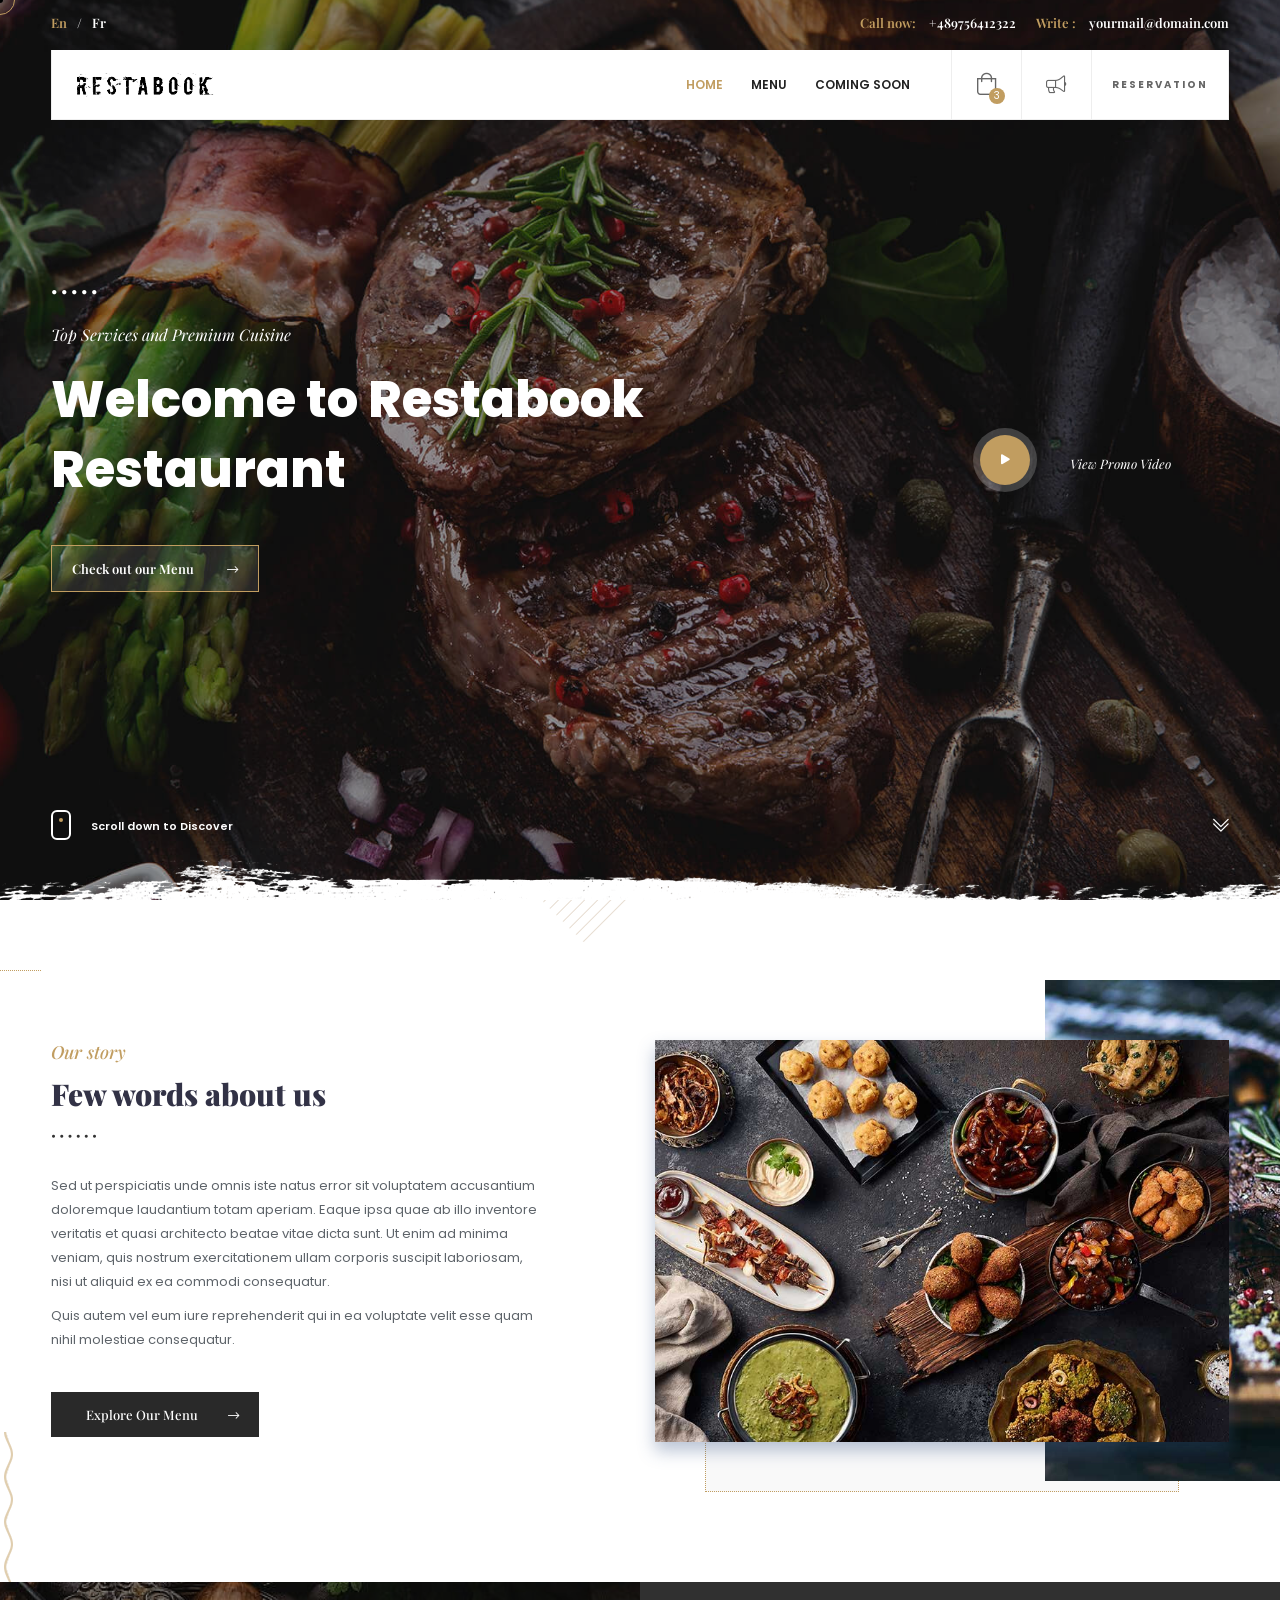
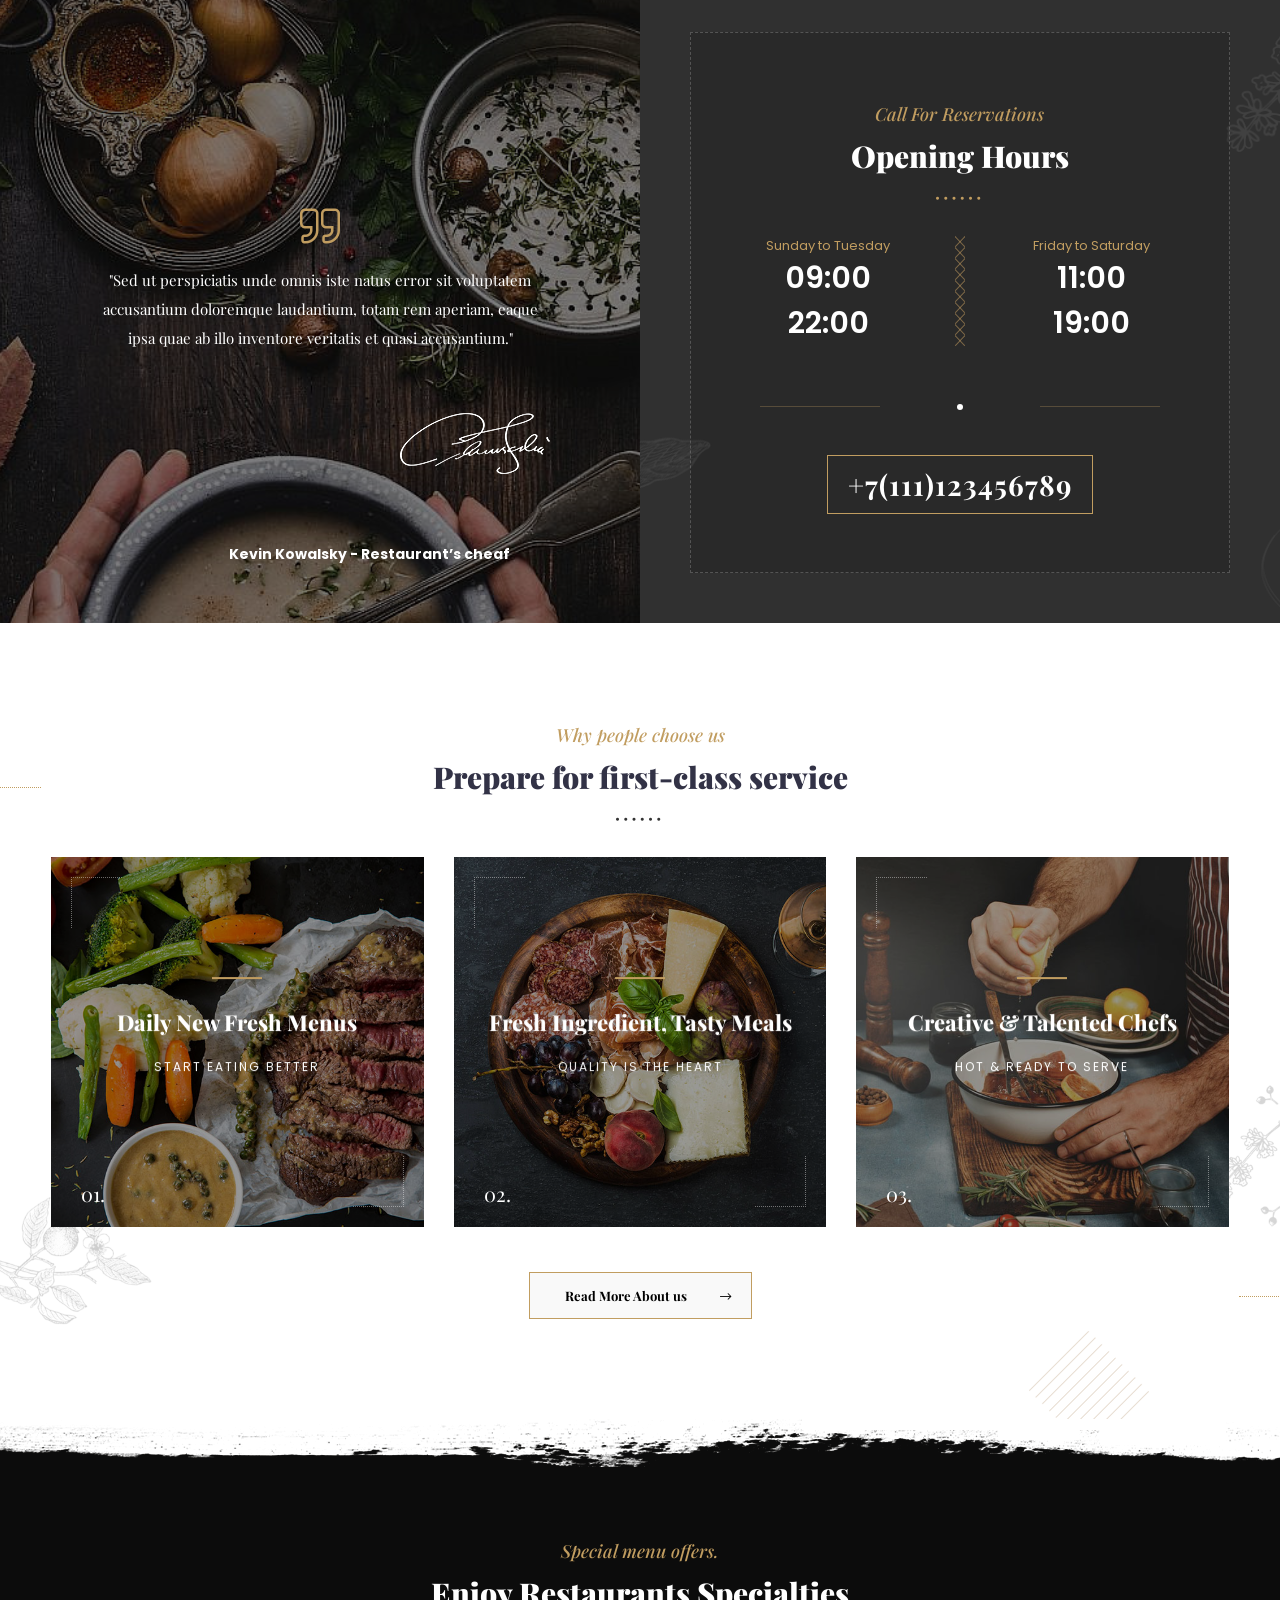
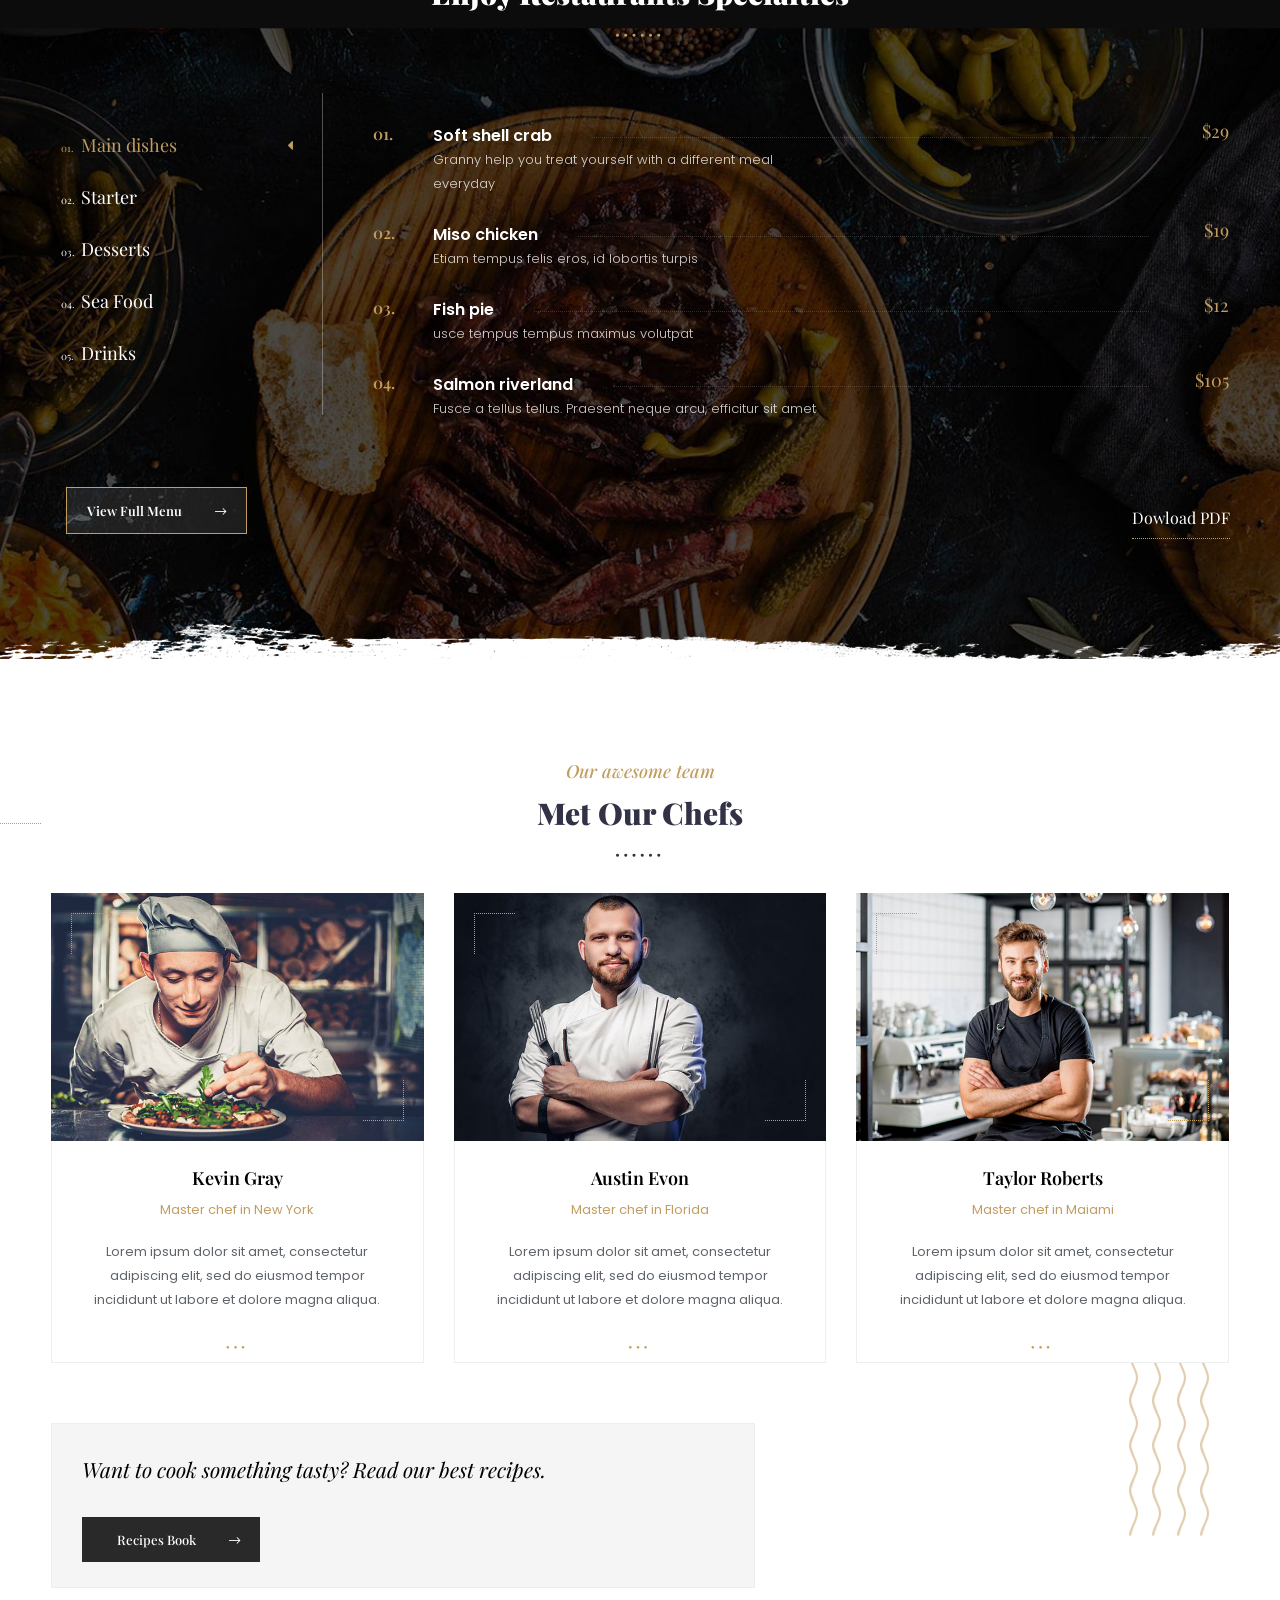
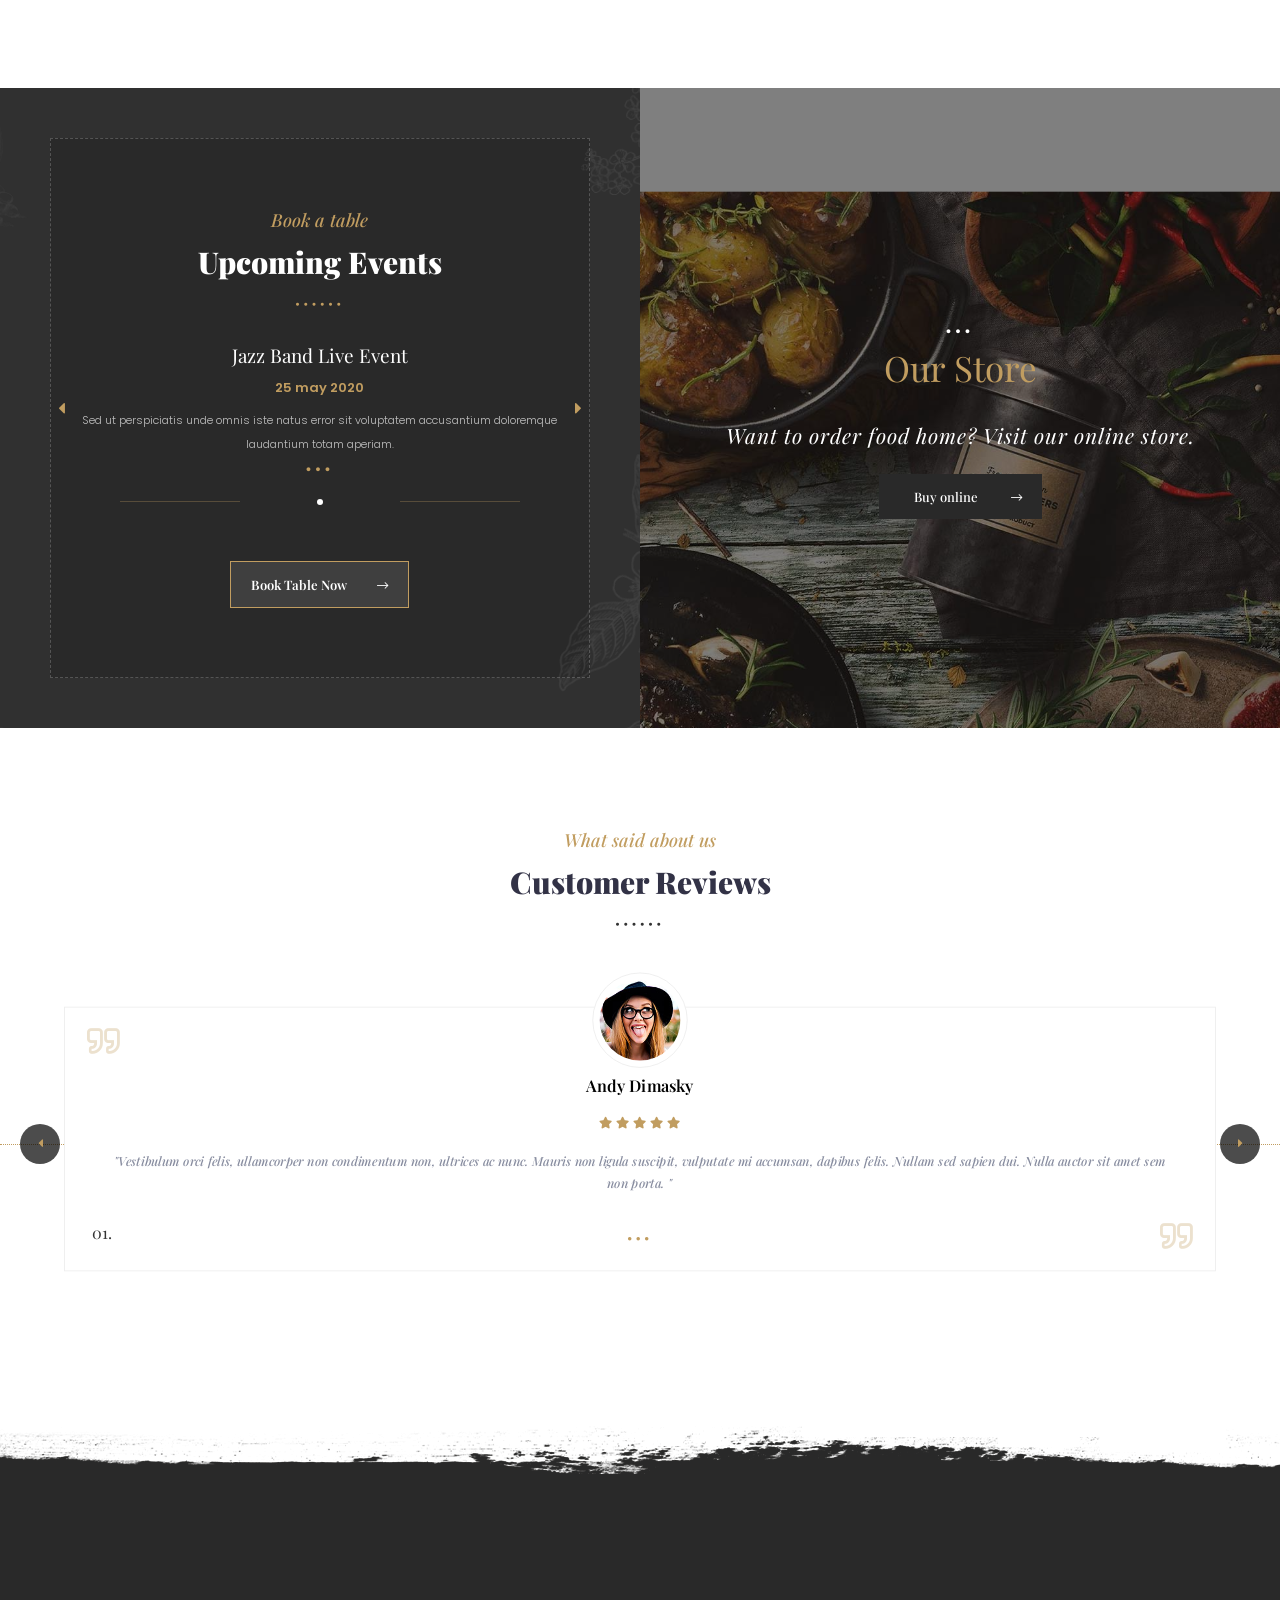
==== commit b4c55cb0: "попытка сделать табы и слайдоры провалилась попытка сделать табы и слайдоры провалилась" ====
--- a/index.html
+++ b/index.html
@@ -144,7 +144,7 @@
                     <!--hero_promo-wrap-->
                     <div class="hero_promo-wrap bot-element2">
                         <div class="hero_promo-button">
-                            <a href="https://vimeo.com/903385275" class="image-popup"><i class="fas fa-play"></i></a>
+                            <a href="https://vimeo.com/904725682" class="image-popup"><i class="fas fa-play"></i></a>
                         </div>
                         <div class="hero_promo-title">
                             <h4>View Promo Video</h4>
